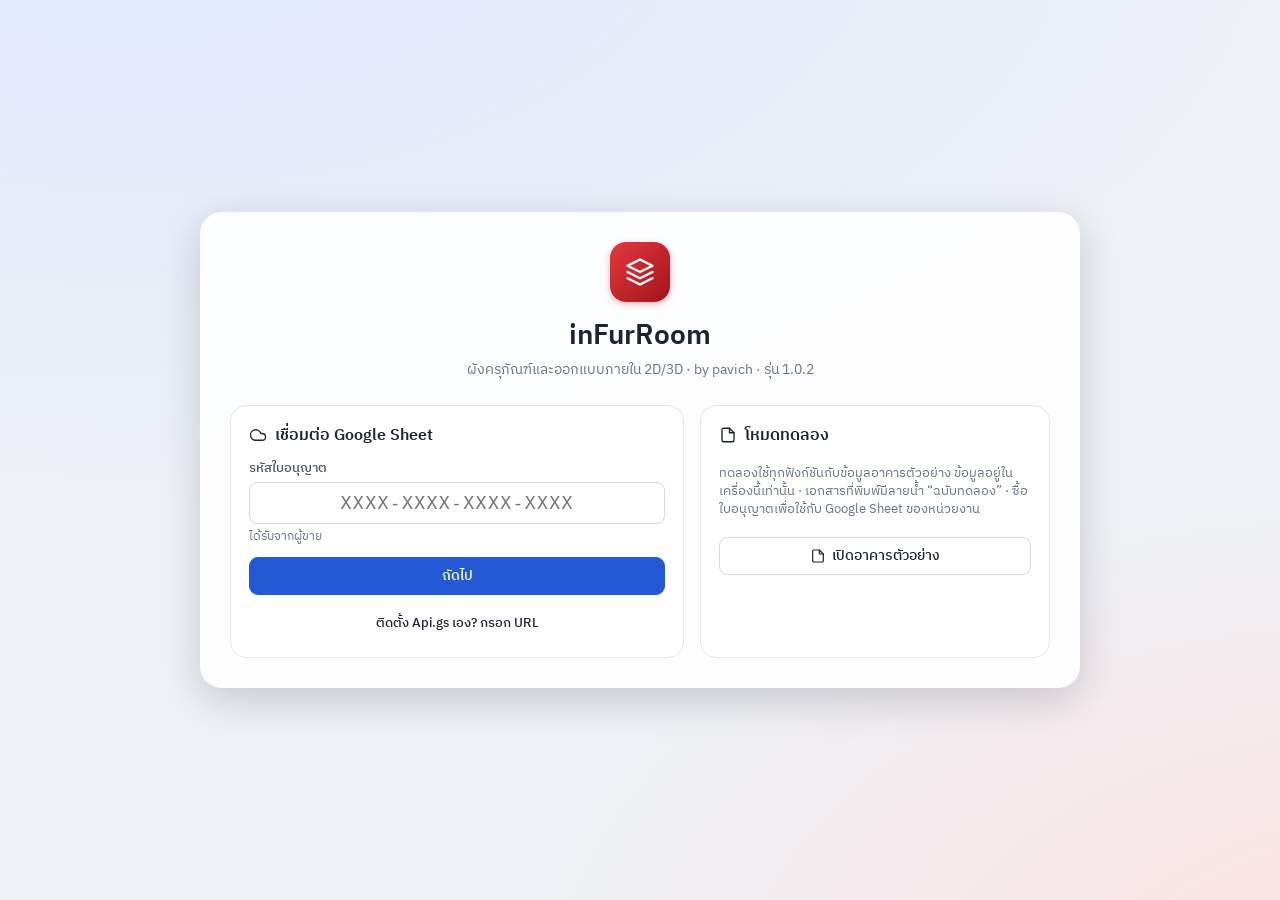
==== app/index.html @ 27d75302 "web app 1.0.2" ====
<!doctype html>
<html lang="th">
  <head>
    <meta charset="UTF-8" />
    <meta name="viewport" content="width=device-width, initial-scale=1, maximum-scale=1, user-scalable=no, viewport-fit=cover" />
    <meta name="theme-color" content="#1e293b" />
    <title>inFurRoom</title>
    <link rel="manifest" href="./manifest.webmanifest" />
    <link rel="icon" type="image/png" href="./icon-192.png" />
    <link rel="apple-touch-icon" href="./icon-192.png" />
    <script type="module" crossorigin src="./assets/index-ulEJzQfX.js"></script>
    <link rel="stylesheet" crossorigin href="./assets/index-CGYrnZ9N.css">
  </head>
  <body>
    <div id="root"></div>
  </body>
</html>
---- app/assets/index-CGYrnZ9N.css ----
@font-face{font-family:IBM Plex Sans Thai;font-style:normal;font-display:swap;font-weight:400;src:url([data-uri]) format("woff2"),url([data-uri]) format("woff");unicode-range:U+0460-052F,U+1C80-1C8A,U+20B4,U+2DE0-2DFF,U+A640-A69F,U+FE2E-FE2F}@font-face{font-family:IBM Plex Sans Thai;font-style:normal;font-display:swap;font-weight:400;src:url(./ibm-plex-sans-thai-thai-400-normal-Bt1rR4gi.woff2) format("woff2"),url(./ibm-plex-sans-thai-thai-400-normal-DKc8V4lk.woff) format("woff");unicode-range:U+02D7,U+0303,U+0331,U+0E01-0E5B,U+200C-200D,U+25CC}@font-face{font-family:IBM Plex Sans Thai;font-style:normal;font-display:swap;font-weight:400;src:url(./ibm-plex-sans-thai-latin-ext-400-normal-DBkYO1u-.woff2) format("woff2"),url(./ibm-plex-sans-thai-latin-ext-400-normal-n-X-g5Z4.woff) format("woff");unicode-range:U+0100-02BA,U+02BD-02C5,U+02C7-02CC,U+02CE-02D7,U+02DD-02FF,U+0304,U+0308,U+0329,U+1D00-1DBF,U+1E00-1E9F,U+1EF2-1EFF,U+2020,U+20A0-20AB,U+20AD-20C0,U+2113,U+2C60-2C7F,U+A720-A7FF}@font-face{font-family:IBM Plex Sans Thai;font-style:normal;font-display:swap;font-weight:400;src:url(./ibm-plex-sans-thai-latin-400-normal-CwmoKdEh.woff2) format("woff2"),url(./ibm-plex-sans-thai-latin-400-normal-YXrLwNa7.woff) format("woff");unicode-range:U+0000-00FF,U+0131,U+0152-0153,U+02BB-02BC,U+02C6,U+02DA,U+02DC,U+0304,U+0308,U+0329,U+2000-206F,U+20AC,U+2122,U+2191,U+2193,U+2212,U+2215,U+FEFF,U+FFFD}@font-face{font-family:IBM Plex Sans Thai;font-style:normal;font-display:swap;font-weight:500;src:url([data-uri]) format("woff2"),url([data-uri]) format("woff");unicode-range:U+0460-052F,U+1C80-1C8A,U+20B4,U+2DE0-2DFF,U+A640-A69F,U+FE2E-FE2F}@font-face{font-family:IBM Plex Sans Thai;font-style:normal;font-display:swap;font-weight:500;src:url(./ibm-plex-sans-thai-thai-500-normal-BrMc1XKn.woff2) format("woff2"),url(./ibm-plex-sans-thai-thai-500-normal-BoHUoq0p.woff) format("woff");unicode-range:U+02D7,U+0303,U+0331,U+0E01-0E5B,U+200C-200D,U+25CC}@font-face{font-family:IBM Plex Sans Thai;font-style:normal;font-display:swap;font-weight:500;src:url(./ibm-plex-sans-thai-latin-ext-500-normal-n470B0cW.woff2) format("woff2"),url(./ibm-plex-sans-thai-latin-ext-500-normal-DcylQI4B.woff) format("woff");unicode-range:U+0100-02BA,U+02BD-02C5,U+02C7-02CC,U+02CE-02D7,U+02DD-02FF,U+0304,U+0308,U+0329,U+1D00-1DBF,U+1E00-1E9F,U+1EF2-1EFF,U+2020,U+20A0-20AB,U+20AD-20C0,U+2113,U+2C60-2C7F,U+A720-A7FF}@font-face{font-family:IBM Plex Sans Thai;font-style:normal;font-display:swap;font-weight:500;src:url(./ibm-plex-sans-thai-latin-500-normal-DQcnnbdd.woff2) format("woff2"),url(./ibm-plex-sans-thai-latin-500-normal-h5t7erDE.woff) format("woff");unicode-range:U+0000-00FF,U+0131,U+0152-0153,U+02BB-02BC,U+02C6,U+02DA,U+02DC,U+0304,U+0308,U+0329,U+2000-206F,U+20AC,U+2122,U+2191,U+2193,U+2212,U+2215,U+FEFF,U+FFFD}@font-face{font-family:IBM Plex Sans Thai;font-style:normal;font-display:swap;font-weight:600;src:url([data-uri]) format("woff2"),url([data-uri]) format("woff");unicode-range:U+0460-052F,U+1C80-1C8A,U+20B4,U+2DE0-2DFF,U+A640-A69F,U+FE2E-FE2F}@font-face{font-family:IBM Plex Sans Thai;font-style:normal;font-display:swap;font-weight:600;src:url(./ibm-plex-sans-thai-thai-600-normal-DvfsyWAn.woff2) format("woff2"),url(./ibm-plex-sans-thai-thai-600-normal-BOwfviun.woff) format("woff");unicode-range:U+02D7,U+0303,U+0331,U+0E01-0E5B,U+200C-200D,U+25CC}@font-face{font-family:IBM Plex Sans Thai;font-style:normal;font-display:swap;font-weight:600;src:url(./ibm-plex-sans-thai-latin-ext-600-normal-BXI6PlF4.woff2) format("woff2"),url(./ibm-plex-sans-thai-latin-ext-600-normal-iH120vlL.woff) format("woff");unicode-range:U+0100-02BA,U+02BD-02C5,U+02C7-02CC,U+02CE-02D7,U+02DD-02FF,U+0304,U+0308,U+0329,U+1D00-1DBF,U+1E00-1E9F,U+1EF2-1EFF,U+2020,U+20A0-20AB,U+20AD-20C0,U+2113,U+2C60-2C7F,U+A720-A7FF}@font-face{font-family:IBM Plex Sans Thai;font-style:normal;font-display:swap;font-weight:600;src:url(./ibm-plex-sans-thai-latin-600-normal-BR-dhaTH.woff2) format("woff2"),url(./ibm-plex-sans-thai-latin-600-normal-P_JjY83V.woff) format("woff");unicode-range:U+0000-00FF,U+0131,U+0152-0153,U+02BB-02BC,U+02C6,U+02DA,U+02DC,U+0304,U+0308,U+0329,U+2000-206F,U+20AC,U+2122,U+2191,U+2193,U+2212,U+2215,U+FEFF,U+FFFD}:root{--bg: #eef1f5;--panel: #ffffff;--panel-2: #f7f8fa;--line: #e3e7ee;--line-2: #d3d9e2;--text: #1c2433;--muted: #677488;--accent: #2459d6;--accent-soft: #e8efff;--brand: #d3202a;--ok: #138a52;--ok-soft: #e3f6ec;--warn: #c26a00;--warn-soft: #fff2df;--err: #c62f2f;--err-soft: #fdeaea;--canvas: #e9ecf1;--grid: rgba(60, 80, 110, .07);--grid-2: rgba(60, 80, 110, .15);--shadow: 0 1px 2px rgba(16, 24, 40, .06), 0 4px 14px rgba(16, 24, 40, .07);--shadow-lg: 0 12px 40px rgba(16, 24, 40, .18);--r: 10px;--top: 56px;font-family:IBM Plex Sans Thai,system-ui,sans-serif;color:var(--text);background:var(--bg);-webkit-tap-highlight-color:transparent}*{box-sizing:border-box}html,body,#root{height:100%;margin:0;overflow:hidden}body{background:var(--bg);font-size:14px;line-height:1.45}button,input,select,textarea{font:inherit;color:inherit}input,select,textarea{border:1px solid var(--line-2);border-radius:8px;background:#fff;padding:7px 10px;min-height:36px;width:100%;outline:none;transition:border-color .15s,box-shadow .15s}textarea{resize:vertical}input:focus,select:focus,textarea:focus{border-color:var(--accent);box-shadow:0 0 0 3px var(--accent-soft)}input:disabled,select:disabled,textarea:disabled{background:var(--panel-2);color:var(--muted)}.mono{font-family:ui-monospace,Cascadia Mono,Consolas,monospace;letter-spacing:.01em}.small{font-size:12px}.hint{color:var(--muted);font-size:12.5px;margin:6px 0}.hint.lock{display:flex;gap:6px;align-items:center;background:var(--panel-2);border-radius:8px;padding:7px 10px}.err-text{color:var(--err);font-size:13px}.center{text-align:center}.ic{flex:none;display:block}.btn{display:inline-flex;align-items:center;justify-content:center;gap:6px;border:1px solid var(--line-2);background:#fff;border-radius:9px;padding:7px 14px;min-height:38px;cursor:pointer;font-weight:500;white-space:nowrap;transition:background .15s,border-color .15s,transform .05s}.btn:hover:not(:disabled){background:var(--panel-2)}.btn:active:not(:disabled){transform:translateY(1px)}.btn:disabled{opacity:.45;cursor:default}.btn.sm{min-height:32px;padding:4px 10px;font-size:13px}.btn.block{width:100%}.btn.primary{background:var(--accent);border-color:var(--accent);color:#fff}.btn.primary:hover:not(:disabled){background:#1b4bbd}.btn.ghost{border-color:transparent;background:transparent}.btn.danger{color:var(--err);border-color:#f1c4c4}.btn.danger:hover:not(:disabled){background:var(--err-soft)}.btn-group{display:flex;gap:6px;flex-wrap:wrap}.icon-btn{display:inline-grid;place-items:center;width:38px;height:38px;border-radius:9px;border:1px solid transparent;background:transparent;cursor:pointer;color:var(--text)}.icon-btn:hover:not(:disabled){background:var(--panel-2)}.icon-btn:disabled{opacity:.35;cursor:default}.icon-btn.on{background:var(--accent-soft);color:var(--accent)}.icon-btn.sm{width:28px;height:28px}.seg{display:inline-flex;background:var(--panel-2);border:1px solid var(--line);border-radius:10px;padding:3px;gap:2px;flex:none}.seg button{border:0;background:transparent;padding:5px 12px;border-radius:7px;cursor:pointer;font-weight:500;color:var(--muted);white-space:nowrap;min-height:30px}.seg button.on{background:#fff;color:var(--text);box-shadow:0 1px 3px #0000001a}.seg button:disabled{opacity:.45;cursor:not-allowed}.chip{display:inline-flex;align-items:center;font-size:12px;padding:1px 8px;border-radius:99px;background:var(--panel-2);border:1px solid var(--line);color:var(--muted)}.chip.ok{background:var(--ok-soft);color:var(--ok);border-color:transparent}.chip.warn{background:var(--warn-soft);color:var(--warn);border-color:transparent}.app{display:flex;flex-direction:column;height:100%}.app{--sa-t: max(var(--safe-area-inset-top, 0px), env(safe-area-inset-top, 0px));--sa-b: max(var(--safe-area-inset-bottom, 0px), env(safe-area-inset-bottom, 0px));padding:var(--sa-t) max(var(--safe-area-inset-right, 0px),env(safe-area-inset-right,0px)) var(--sa-b) max(var(--safe-area-inset-left, 0px),env(safe-area-inset-left,0px))}.topbar{height:var(--top);flex:none;display:flex;align-items:center;gap:10px;padding:0 10px;background:var(--panel);border-bottom:1px solid var(--line);overflow-x:auto;overflow-y:hidden;scrollbar-width:none;position:relative;z-index:20}.topbar::-webkit-scrollbar{display:none}.brand{display:flex;align-items:center;gap:9px;flex:none;margin-right:4px}.brand b{display:block;font-size:15px;line-height:1.1}.brand small{color:var(--muted);font-size:11px}.logo{width:32px;height:32px;border-radius:9px;display:grid;place-items:center;color:#fff;background:linear-gradient(135deg,#e5393f,#a3131b);box-shadow:0 2px 6px #d3202a59}.logo.big{width:60px;height:60px;border-radius:16px}.tools{display:flex;align-items:center;gap:4px;flex:none}.tools .sep{width:1px;height:26px;background:var(--line);margin:0 4px}.tbtn{display:inline-flex;align-items:center;gap:5px;height:38px;padding:0 10px;border:1px solid transparent;border-radius:9px;background:transparent;cursor:pointer;font-weight:500;color:var(--text);white-space:nowrap}.tbtn:hover{background:var(--panel-2)}.tbtn.on{background:var(--accent-soft);color:var(--accent)}.tbtn.warn{background:var(--warn-soft);color:var(--warn)}.spacer{flex:1;min-width:6px}.pill{display:inline-flex;align-items:center;gap:6px;height:32px;padding:0 12px;border-radius:99px;border:1px solid var(--line);background:var(--panel-2);font-size:12.5px;font-weight:500;white-space:nowrap;cursor:pointer;flex:none}.pill.ok{color:var(--ok);background:var(--ok-soft);border-color:transparent}.pill.busy{color:var(--accent);background:var(--accent-soft);border-color:transparent}.pill.off{color:var(--muted)}.pill.err{color:var(--err);background:var(--err-soft);border-color:transparent}.pill.demo{color:var(--warn);background:var(--warn-soft);border-color:transparent;cursor:default}.pill.busy .ic{animation:spin 1.2s linear infinite}.menu-wrap{position:relative;flex:none}.avatar{width:36px;height:36px;border-radius:50%;border:0;background:#334155;color:#fff;font-weight:600;cursor:pointer}.menu{position:fixed;right:10px;top:calc(var(--top) - 4px);width:270px;background:#fff;border:1px solid var(--line);border-radius:12px;box-shadow:var(--shadow-lg);padding:6px;z-index:50}.menu .me{padding:10px;border-bottom:1px solid var(--line);margin-bottom:4px;display:grid;gap:2px}.menu .me small{color:var(--muted);word-break:break-all}.menu .me .chip{justify-self:start;margin-top:4px}.menu>button{display:flex;width:100%;gap:10px;align-items:center;border:0;background:transparent;text-align:left;padding:9px 10px;border-radius:8px;cursor:pointer}.menu>button:hover{background:var(--panel-2)}.menu>button.danger{color:var(--err)}.main{flex:1;display:grid;grid-template-columns:0 1fr 340px;min-height:0;position:relative}.main.with-sb{grid-template-columns:300px 1fr 340px}.main:not(.with-sb)>.plan-wrap{grid-column:2}.sidebar{background:var(--panel);border-right:1px solid var(--line);display:flex;flex-direction:column;min-height:0;overflow:hidden}.sb-head{padding:10px;border-bottom:1px solid var(--line);display:grid;gap:8px}.search{display:flex;align-items:center;gap:6px;border:1px solid var(--line-2);border-radius:9px;padding:0 6px 0 10px;background:#fff}.search:focus-within{border-color:var(--accent);box-shadow:0 0 0 3px var(--accent-soft)}.search input{border:0;box-shadow:none!important;padding:7px 0}.sb-row{display:flex;gap:6px;align-items:center}.chip-btn{display:inline-flex;gap:4px;align-items:center;border:1px solid var(--line);background:#fff;border-radius:99px;padding:3px 10px;font-size:12.5px;cursor:pointer}.chip-btn.on{background:var(--accent-soft);color:var(--accent);border-color:transparent}.sb-count{margin-left:auto;color:var(--muted);font-size:12px}.sb-filters{display:grid;gap:6px}.sb-list{overflow-y:auto;flex:1;padding:6px 0 20px;overscroll-behavior:contain}.sb-room-row{display:flex;align-items:center;padding:2px 10px 2px 4px;gap:2px}.sb-room-row.sel{background:var(--accent-soft)}.tw{width:26px;height:30px;display:grid;place-items:center;border:0;background:transparent;cursor:pointer;color:var(--muted);flex:none}.sb-room-name{flex:1;display:flex;align-items:center;gap:8px;border:0;background:transparent;text-align:left;padding:6px 4px;cursor:pointer;min-width:0}.sb-room-name b{font-weight:600;overflow:hidden;text-overflow:ellipsis;white-space:nowrap}.sb-room-name small{color:var(--muted);font-size:11px;white-space:nowrap}.swatch{width:12px;height:12px;border-radius:3px;border:2px solid #64748b;flex:none}.cnt{font-size:11.5px;color:var(--muted);background:var(--panel-2);border-radius:99px;padding:0 8px}.sb-item{display:flex;align-items:center;padding-right:8px}.sb-item.sel{background:var(--accent-soft)}.sb-item:hover:not(.sel){background:var(--panel-2)}.sb-item-btn{flex:1;min-width:0;display:flex;align-items:center;gap:8px;border:0;background:transparent;padding:4px 2px;cursor:pointer;text-align:left}.ico{width:28px;height:28px;border-radius:7px;display:grid;place-items:center;font-size:15px;flex:none;box-shadow:inset 0 0 0 1px #00000014}.ico img{width:22px;height:22px;object-fit:contain}.txt{min-width:0;display:grid}.txt b{font-weight:500;font-size:13px;overflow:hidden;text-overflow:ellipsis;white-space:nowrap}.txt small{color:var(--muted);font-size:11.5px;overflow:hidden;text-overflow:ellipsis;white-space:nowrap}.box-tag{margin-left:auto;display:inline-flex;gap:2px;align-items:center;font-size:11px;color:var(--muted)}.sb-empty{color:var(--muted);text-align:center;padding:30px 16px}.sb-removed{margin:6px 0 12px;justify-content:center;color:var(--accent)}.sb-warn{color:#b45309;white-space:normal;text-align:center}.assign-bar{display:flex;flex-wrap:wrap;gap:8px;align-items:center;justify-content:flex-end;margin-top:10px;padding-top:10px;border-top:1px solid var(--line)}.assign-bar .hint{margin:0 auto 0 0}.assign-bar select{width:auto;max-width:260px}.tbl.sum tbody tr.on td{background:#eef3ff}.tbl input[type=checkbox]{width:18px;height:18px;min-height:0;padding:0;margin:0;cursor:pointer}.plan-wrap{position:relative;min-width:0;min-height:0;background:var(--canvas);overflow:hidden}.plan{width:100%;height:100%;display:block;touch-action:none;user-select:none;-webkit-user-select:none;cursor:grab}.plan:active{cursor:grabbing}.drawing .plan{cursor:crosshair}.grid-minor{stroke:var(--grid);fill:none}.grid-major{stroke:var(--grid-2);fill:none}.room-floor{cursor:pointer}.room.editable .room-floor{cursor:move}.room-wall{fill:none;stroke-linejoin:miter;pointer-events:none}.room.ph .room-wall{opacity:.55}.room-sel{fill:none;stroke:var(--accent);pointer-events:none}.room .win line{stroke:#3b82f6}.room .win line:first-child{stroke-width:17}.room .door line:nth-child(2){stroke:#334155}.room .door path{fill:none;stroke:#64748b}.room-label{pointer-events:none;fill:#334155;paint-order:stroke;stroke:#ffffffd9;stroke-width:3px;stroke-linejoin:round}.room-label .rn{font-weight:600}.room-label .rc,.room-label .ra{fill:var(--muted)}.dims text{fill:#3b4b63;text-anchor:middle;dominant-baseline:central;pointer-events:none;paint-order:stroke;stroke:var(--canvas);stroke-width:3px;font-weight:500}.item{cursor:pointer}.unlocked .item{cursor:move}.item rect{stroke:#0f172a73}.item.auto rect{stroke-dasharray:none}.item.bare rect{stroke:transparent}.item.bare:hover rect{stroke:#0f172a40;stroke-dasharray:3 2}.item.dim{opacity:.18}.item .front{stroke:#0f172a59}.item .emo{text-anchor:middle;dominant-baseline:central;pointer-events:none}.item image{pointer-events:none}.item .badge circle{fill:var(--accent);stroke:#fff}.item .badge text{fill:#fff;text-anchor:middle;font-weight:600}.labels text{text-anchor:middle;fill:#334155;pointer-events:none;paint-order:stroke;stroke:#ffffffe6;stroke-width:2.5px;stroke-linejoin:round}.labels .lk{font-weight:600;fill:#1e293b}.sel-item rect{fill:none;stroke:var(--accent);pointer-events:none}.sel-item line{stroke:var(--accent)}.rot-h{fill:#fff;stroke:var(--accent);cursor:grab}.orig{fill:none;stroke:#f97316;pointer-events:none}.ghost-tip{text-anchor:middle;fill:var(--accent);font-weight:600;paint-order:stroke;stroke:#fff;stroke-width:3px;pointer-events:none}.vert-h{fill:#fff;stroke:var(--accent);cursor:move}.mid-h circle{fill:var(--accent);stroke:#fff;cursor:copy}.mid-h path{stroke:#fff;pointer-events:none}.draw polyline{fill:#2459d612;stroke:#475569bf;stroke-linejoin:miter}.draw circle{fill:#fff;stroke:var(--accent)}.draw circle.first{fill:var(--accent-soft)}.draw circle.cur{fill:var(--accent);stroke:none}.draw text{text-anchor:middle;fill:var(--accent);font-weight:600;paint-order:stroke;stroke:#fff;stroke-width:3px}.plan-empty{position:absolute;top:0;right:0;bottom:0;left:0;display:grid;place-content:center;justify-items:center;gap:4px;color:var(--muted);pointer-events:none;text-align:center}.plan-empty p{margin:6px 0 0;font-weight:600;font-size:16px}.zoom-ctl{position:absolute;right:14px;bottom:14px;display:grid;background:#fff;border-radius:12px;box-shadow:var(--shadow);overflow:hidden}.zoom-ctl button{width:42px;height:42px;display:grid;place-items:center;border:0;background:transparent;cursor:pointer}.zoom-ctl button+button{border-top:1px solid var(--line)}.zoom-ctl button:hover{background:var(--panel-2)}.scale-bar{position:absolute;left:14px;bottom:14px;display:flex;align-items:center;gap:8px;font-size:12px;color:#334155;background:#ffffffd9;padding:4px 10px;border-radius:8px;pointer-events:none}.scale-bar i{display:block;height:6px;border:2px solid #334155;border-top:0}.draw-bar,.confirm-bar{position:absolute;left:50%;top:12px;transform:translate(-50%);display:flex;align-items:center;gap:8px;background:#fff;border-radius:12px;box-shadow:var(--shadow-lg);padding:8px 10px 8px 14px;max-width:calc(100% - 24px);flex-wrap:wrap;z-index:5}.confirm-bar{border:2px solid #f97316}.kind-grid{display:grid;grid-template-columns:repeat(auto-fill,minmax(200px,1fr));gap:6px}.kind-card{display:flex;align-items:center;gap:8px;border:1px solid var(--line);border-radius:10px;padding:6px 6px 6px 8px}.kind-card .txt{flex:1}.nowrap{white-space:nowrap}.swatches{display:flex;flex-wrap:wrap;gap:6px;align-items:center}.sw{width:26px;height:26px;border-radius:7px;border:2px solid #fff;box-shadow:0 0 0 1px var(--line-2);cursor:pointer;padding:0}.sw.on{box-shadow:0 0 0 2px var(--accent)}.sw-pick{width:34px;height:28px;padding:0 2px;min-height:0;border-radius:7px;cursor:pointer}.view3d{position:relative;min-width:0;min-height:0;background:#e7ebf0;overflow:hidden;touch-action:none}.view3d.loading{display:grid;place-content:center;justify-items:center;gap:10px;color:var(--muted)}.v3-tools{position:absolute;left:12px;top:12px;display:flex;gap:6px;flex-wrap:wrap;align-items:center;background:#ffffffeb;padding:5px;border-radius:12px;box-shadow:var(--shadow);max-width:calc(100% - 24px)}.v3-tools .sep{width:1px;height:24px;background:var(--line)}.v3-tools .tbtn:disabled{opacity:.5}.v3-hint{position:absolute;left:12px;bottom:12px;font-size:12px;color:#475569;background:#fffc;padding:4px 10px;border-radius:8px;pointer-events:none}.v3-label-wrap{pointer-events:none}.v3-label{background:#ffffffe6;border:1px solid var(--line-2);padding:2px 9px;border-radius:99px;font-size:12px;font-weight:600;white-space:nowrap;color:#1e293b;box-shadow:0 1px 4px #0000001a}.v3-live{background:#1e293b;color:#fff;padding:3px 10px;border-radius:8px;font-size:13px;font-weight:600;white-space:nowrap;box-shadow:0 2px 8px #00000040}.v3-live.bad{background:#e5484d}.v3-label.sel{background:var(--accent);color:#fff;border-color:var(--accent)}.main:not(.with-sb)>.view3d{grid-column:2}@media (max-width: 980px){.main>.view3d{grid-column:1;grid-row:1}.v3-tools .tbtn span,.v3-hint{display:none}}.inspector{background:var(--panel);border-left:1px solid var(--line);overflow-y:auto;min-height:0;overscroll-behavior:contain}.insp{padding:0 0 30px}.insp-empty{padding:30px;color:var(--muted);text-align:center}.insp-head{display:flex;gap:12px;padding:14px;border-bottom:1px solid var(--line);align-items:flex-start;position:sticky;top:0;background:var(--panel);z-index:2}.glyph{width:52px;height:52px;border-radius:12px;display:grid;place-items:center;font-size:26px;flex:none;box-shadow:inset 0 0 0 1px #00000014;color:#475569}.glyph img{width:40px;height:40px;object-fit:contain}.glyph.room{border:3px solid #64748b}.ttl{flex:1;min-width:0}.ttl .mono{color:var(--muted);font-size:12px}.ttl h3{margin:1px 0 6px;font-size:16px;line-height:1.3}.chips{display:flex;gap:4px;flex-wrap:wrap}.insp section{padding:12px 14px;border-bottom:1px solid var(--line);display:grid;gap:8px}.insp h4,h4.sub{margin:0;font-size:12px;text-transform:uppercase;letter-spacing:.04em;color:var(--muted);font-weight:600}h4.sub{margin:14px 0 6px}.row-field{display:grid;grid-template-columns:110px 1fr;align-items:center;gap:8px;font-size:13px}.row-field>span{color:#475569}.row-field>span small{color:var(--muted);display:block;font-size:11px}.grid2{display:grid;grid-template-columns:1fr 1fr;gap:8px}.grid2 .row-field{grid-template-columns:1fr;gap:3px}.grid3{display:grid;grid-template-columns:repeat(3,1fr);gap:6px}.len{display:flex;align-items:center;border:1px solid var(--line-2);border-radius:8px;background:#fff;overflow:hidden}.len:focus-within{border-color:var(--accent);box-shadow:0 0 0 3px var(--accent-soft)}.len input{border:0;box-shadow:none!important;min-width:0;text-align:right;padding-right:4px}.len em{font-style:normal;color:var(--muted);padding:0 8px 0 2px;font-size:12px;white-space:nowrap}.len.dis{background:var(--panel-2)}.inbox{display:flex;align-items:center;gap:8px;background:var(--accent-soft);color:#1e3a8a;border-radius:9px;padding:8px 10px;font-size:13px;flex-wrap:wrap}.inbox span{flex:1}.kid-list{display:grid;gap:4px}.kid{display:flex;align-items:center;gap:8px;text-align:left;border:1px solid var(--line);background:#fff;border-radius:8px;padding:6px 8px;cursor:pointer}.kid b{font-weight:500;flex:1;overflow:hidden;text-overflow:ellipsis;white-space:nowrap}.kid small{color:var(--muted)}.save-row{display:flex;gap:6px;position:sticky;bottom:0;background:var(--panel);padding-top:6px}.opening{border:1px solid var(--line);border-radius:10px;padding:8px;display:grid;gap:6px}.op-head{display:flex;align-items:center;gap:6px}.op-head select{flex:1;min-height:30px;padding:3px 8px}.inline{display:flex;gap:6px}.floor-panel{padding:16px}.floor-panel h3{margin:0 0 12px}.stats{display:grid;grid-template-columns:repeat(3,1fr);gap:8px}.stats div{background:var(--panel-2);border-radius:10px;padding:10px;display:grid;text-align:center}.stats b{font-size:22px}.stats span{color:var(--muted);font-size:12px}.tips{color:#475569;padding-left:18px;margin:16px 0 0;display:grid;gap:8px;font-size:13px}.tips .ic{display:inline;vertical-align:-2px}.toggle{display:flex;align-items:center;gap:10px;cursor:pointer;font-size:13px}.toggle input{display:none}.toggle i{width:38px;height:22px;border-radius:99px;background:var(--line-2);position:relative;flex:none;transition:background .15s}.toggle i:after{content:"";position:absolute;width:18px;height:18px;border-radius:50%;background:#fff;top:2px;left:2px;box-shadow:0 1px 2px #0003;transition:left .15s}.toggle input:checked+i{background:var(--accent)}.toggle input:checked+i:after{left:18px}.toggle.dis{opacity:.5;cursor:default}.modal-bg{position:fixed;top:0;right:0;bottom:0;left:0;background:#0f172a66;display:grid;place-items:center;z-index:100;padding:16px;animation:fade .15s}.modal{background:#fff;border-radius:16px;width:min(460px,100%);max-height:calc(100vh - 32px);display:flex;flex-direction:column;box-shadow:var(--shadow-lg);animation:pop .18s}.modal.wide{width:min(720px,100%)}.modal header{display:flex;align-items:center;justify-content:space-between;padding:14px 14px 6px 20px}.modal h2{margin:0;font-size:18px}.modal-body{padding:6px 20px 16px;overflow-y:auto;display:grid;gap:12px}.modal footer{display:flex;justify-content:flex-end;gap:8px;padding:12px 20px;border-top:1px solid var(--line)}.field{display:grid;gap:4px;font-size:13px}.field>span{font-weight:500;color:#475569}.field small{color:var(--muted);font-size:12px}.kv{display:grid;grid-template-columns:100px 1fr;gap:6px 10px;margin:0;font-size:13px}.kv dt{color:var(--muted)}.kv dd{margin:0;word-break:break-all}.tbl{width:100%;border-collapse:collapse;font-size:13px}.tbl th,.tbl td{text-align:left;padding:6px;border-bottom:1px solid var(--line)}.tbl th{color:var(--muted);font-weight:500}.tbl select{min-height:30px;padding:2px 6px}.add-user{display:grid;grid-template-columns:2fr 1.3fr 1fr auto;gap:6px}.seg.tabs{width:100%}.seg.tabs button{flex:1;display:inline-flex;align-items:center;justify-content:center;gap:6px;min-height:36px}.choice-row{display:grid;grid-template-columns:repeat(3,1fr);gap:8px}.opt{display:grid;gap:2px;text-align:left;border:1.5px solid var(--line-2);background:#fff;border-radius:10px;padding:10px 12px;cursor:pointer}.opt small{color:var(--muted);font-size:12px}.opt.on{border-color:var(--accent);background:var(--accent-soft)}.sign-grid{display:grid;grid-template-columns:70px 1.3fr 1fr;gap:6px;align-items:center;font-size:13px}.sign-grid span{color:#475569;font-weight:500}.modal-actions{display:flex;justify-content:flex-end;gap:8px}.conflict{display:flex;gap:10px;align-items:center;justify-content:space-between;border:1px solid var(--line);border-radius:10px;padding:10px 12px;flex-wrap:wrap}.conflict small{display:block;color:var(--muted)}.auth-banner{display:flex;align-items:center;gap:10px;padding:6px 14px;background:var(--warn-soft);color:#7a4300;font-size:13px;flex-wrap:wrap;border-bottom:1px solid #f4d8ad}.toast{position:fixed;left:50%;bottom:22px;transform:translate(-50%);display:flex;align-items:center;gap:10px;background:#1f2937;color:#fff;border-radius:12px;padding:10px 10px 10px 14px;box-shadow:var(--shadow-lg);z-index:120;max-width:calc(100vw - 24px);animation:up .2s}.toast.err{background:#8f1d1d}.toast button{border:0;background:#ffffff24;color:#fff;border-radius:8px;padding:4px 10px;cursor:pointer;font-weight:500}.toast button.x{background:transparent;padding:4px}.welcome{height:100%;overflow-y:auto;display:grid;place-items:center;padding:20px;background:radial-gradient(1200px 600px at 10% -10%,#dfe8ff,transparent),radial-gradient(900px 500px at 110% 110%,#ffe1e1,transparent),var(--bg)}.welcome-card{width:min(880px,100%);background:#ffffffd9;-webkit-backdrop-filter:blur(8px);backdrop-filter:blur(8px);border-radius:22px;box-shadow:var(--shadow-lg);padding:30px}.hero{text-align:center;display:grid;justify-items:center;gap:4px;margin-bottom:24px}.hero h1{margin:10px 0 0;font-size:28px}.hero p{margin:0;color:var(--muted)}.choices{display:grid;grid-template-columns:1.3fr 1fr;gap:16px}.choice{background:#fff;border:1px solid var(--line);border-radius:16px;padding:18px;display:grid;gap:12px;align-content:start}.choice h2{margin:0;font-size:16px;display:flex;gap:8px;align-items:center}.signin{display:grid;gap:10px;justify-items:center;text-align:center;padding:8px 0}.signin p{margin:0}.gbtn{min-height:44px}.splash{height:100%;display:grid;place-items:center}.crash{background:#fff;border-radius:16px;box-shadow:var(--shadow-lg);padding:24px;max-width:480px;display:grid;gap:8px}.crash h2,.crash p{margin:0}.crash pre{background:var(--panel-2);padding:8px;border-radius:8px;white-space:pre-wrap;font-size:12px;color:var(--err)}.spinner{width:34px;height:34px;border:3px solid var(--line-2);border-top-color:var(--accent);border-radius:50%;animation:spin .8s linear infinite}@keyframes spin{to{transform:rotate(360deg)}}@keyframes fade{0%{opacity:0}}@keyframes pop{0%{transform:scale(.97);opacity:0}}@keyframes up{0%{transform:translate(-50%,10px);opacity:0}}.modal.xl{width:min(1040px,100%);height:min(860px,calc(100vh - 32px))}.modal.xl .modal-body{align-content:start}.muted{color:var(--muted)}.num{text-align:right!important;font-variant-numeric:tabular-nums;white-space:nowrap}.sum-ctl{display:flex;gap:8px;flex-wrap:wrap;align-items:center}.sum-ctl select,.sum-ctl input{min-height:36px;width:auto}.sum-ctl .grow{flex:1;min-width:180px}.sum-ctl .toggle{flex:none}.sum-name{display:inline-flex;align-items:center;gap:6px}.sum-wrap{overflow:auto;border:1px solid var(--line);border-radius:10px}.tbl.sum th{position:sticky;top:0;background:var(--panel-2);z-index:1}.tbl.sum th.sortable{cursor:pointer;-webkit-user-select:none;user-select:none}.tbl.sum td,.tbl.sum th{padding:7px 8px}.sum-row{cursor:pointer}.sum-row:hover,.sum-row.open{background:var(--accent-soft)}.sum-row .ic{vertical-align:-2px;color:var(--muted)}.sum-detail td{background:#f8fafc}.sum-other{font-size:12.5px;margin-bottom:6px}.sum-names{display:flex;flex-wrap:wrap;gap:4px}.sum-names .chip{color:var(--text);background:#fff}.tbl.sum tfoot td{font-weight:600;background:var(--panel-2);border-top:2px solid var(--line)}.foot-note{margin-right:auto;color:var(--muted);font-size:13px;align-self:center}.modal footer{flex-wrap:wrap;align-items:center}.add-row{display:flex;gap:6px}.add-row input{flex:1}.name-in{width:100%;border-color:transparent;background:transparent}.name-in:hover,.name-in:focus{border-color:var(--line);background:#fff}.hist{display:grid}.hist-day{position:sticky;top:-6px;background:#fff;font-weight:600;font-size:13px;padding:10px 2px 4px;border-bottom:1px solid var(--line);z-index:1}.hist-row{display:grid;grid-template-columns:58px auto 1fr auto;gap:10px;align-items:start;padding:7px 2px;border-bottom:1px solid #f0f2f6;font-size:13px}.hist-row.undone{opacity:.55}.hist-time{color:var(--muted);font-variant-numeric:tabular-nums}.hist-d{overflow-wrap:anywhere}.hist-d .link{margin-left:6px}.hist-u{color:var(--muted);font-size:12px;max-width:140px;overflow:hidden;text-overflow:ellipsis;white-space:nowrap}.chip.k{white-space:nowrap}.chip.err{background:var(--err-soft);color:var(--err);border-color:transparent}.chip.move{background:var(--accent-soft);color:var(--accent);border-color:transparent}.link{border:0;background:none;color:var(--accent);cursor:pointer;padding:0;font-size:12px;text-decoration:underline}.hist-target{display:flex;align-items:center;justify-content:space-between;gap:8px;background:var(--accent-soft);border-radius:10px;padding:8px 12px;font-size:13px}.room-items{display:grid;gap:3px}.room-item{display:flex;align-items:center;gap:8px;text-align:left;border:1px solid var(--line);background:#fff;border-radius:8px;padding:5px 8px;cursor:pointer;font-size:13px}.room-item b{font-weight:500;flex:1;min-width:0;overflow:hidden;text-overflow:ellipsis;white-space:nowrap}.room-item{min-width:0}.room-item em{font-style:normal;font-weight:600;background:var(--panel-2);border-radius:99px;padding:0 8px}.insp-actions{display:grid;gap:6px}.floor-actions{display:grid;gap:6px;margin-top:18px}.floor-actions .btn{justify-content:flex-start}@media (max-width: 700px){.hist-row{grid-template-columns:46px 1fr}.hist-row .chip.k{grid-column:2;justify-self:start}.hist-d,.hist-u{grid-column:2}}.seg.scope{width:100%}.seg.scope button{flex:1;padding:5px 6px;font-size:12.5px;overflow:hidden;text-overflow:ellipsis}.icon2d{display:flex;gap:12px;align-items:center}.icon2d-btns{display:grid;gap:6px;flex:1;min-width:0}.icon2d-prev{flex:none;width:72px;height:72px;border-radius:12px;display:grid;place-items:center;background:repeating-conic-gradient(#e9edf3 0,#e9edf3 25%,#fff 0,#fff 50%) 0 0 / 14px 14px;border:1px solid var(--line)}.icon2d-prev .tile{width:56px;height:56px;border-radius:6px;border:1px solid rgba(15,23,42,.35);display:grid;place-items:center;overflow:hidden}.icon2d-prev .tile span{font-size:32px;line-height:1}.icon2d-prev .tile img{width:88%;height:88%;object-fit:contain}.icon2d-prev .tile img.fill{width:100%;height:100%;object-fit:fill}.icon-grid{display:grid;grid-template-columns:repeat(auto-fill,minmax(46px,1fr));gap:6px}.icon-cell{height:46px;border:1px solid var(--line);background:#fff;border-radius:10px;font-size:24px;cursor:pointer;position:relative;display:grid;place-items:center;padding:0}.icon-cell:hover{border-color:var(--accent);background:var(--accent-soft)}.icon-cell.used{box-shadow:inset 0 0 0 2px var(--accent-soft)}.icon-grid.img{grid-template-columns:repeat(auto-fill,minmax(76px,1fr))}.icon-cell.img{height:76px;background:repeating-conic-gradient(#eef1f5 0,#eef1f5 25%,#fff 0,#fff 50%) 0 0 / 12px 12px}.icon-cell.img img{max-width:80%;max-height:80%}.icon-cell em{position:absolute;right:4px;bottom:3px;font-style:normal;font-size:11px;background:var(--accent);color:#fff;border-radius:99px;padding:0 6px}.upload-box{border:2px dashed var(--line);border-radius:14px;min-height:200px;display:grid;place-items:center;cursor:pointer;text-align:center;color:var(--muted);padding:12px}.upload-box:hover{border-color:var(--accent)}.upload-box span{display:grid;gap:4px}.upload-box small{font-size:12px}.checker{background:repeating-conic-gradient(#e9edf3 0,#e9edf3 25%,#fff 0,#fff 50%) 0 0 / 16px 16px;border-radius:10px;padding:10px}.checker img{display:block;max-width:220px;max-height:220px}.lic-card{max-width:560px}.lic-form{display:grid;gap:12px}.key-in{font-size:18px;letter-spacing:.08em;text-align:center}.eula{border:1px solid var(--line);border-radius:10px;background:var(--panel-2)}.eula summary{cursor:pointer;padding:8px 12px;font-weight:500;font-size:13px}.eula pre{margin:0;padding:0 12px 12px;max-height:220px;overflow:auto;white-space:pre-wrap;font:inherit;font-size:12.5px;color:#475569;line-height:1.6}.lic-banner{background:var(--err-soft);color:var(--err)}.brand small.trial{color:var(--brand);font-weight:600}.brand small{max-width:180px;overflow:hidden;text-overflow:ellipsis;white-space:nowrap;display:block}.about-head{display:flex;gap:8px;align-items:center;font-size:16px}@media (max-width: 1280px){.tbtn span,.brand div,.add span{display:none}.tbtn{padding:0 9px}.main{grid-template-columns:0 1fr 320px}.main.with-sb{grid-template-columns:280px 1fr 320px}}@media (max-width: 980px){.main,.main.with-sb{grid-template-columns:1fr}.main>.plan-wrap{grid-column:1;grid-row:1}.sidebar{position:absolute;left:0;top:0;bottom:0;width:min(320px,85vw);z-index:10;box-shadow:var(--shadow-lg)}.inspector{position:absolute;right:0;left:0;bottom:0;max-height:55%;z-index:9;border-left:0;border-top:1px solid var(--line);border-radius:16px 16px 0 0;box-shadow:0 -8px 30px #00000026;display:none}.main.has-sel .inspector{display:block}.choices{grid-template-columns:1fr}}.upd-banner{background:var(--accent-soft);color:var(--accent);border-bottom-color:#c9d8ff}.gsign{min-height:42px}.lic-refresh{margin:8px 0 4px;display:grid;gap:4px}.lic-refresh .row{display:flex;gap:8px}.lic-refresh .row input{flex:1}
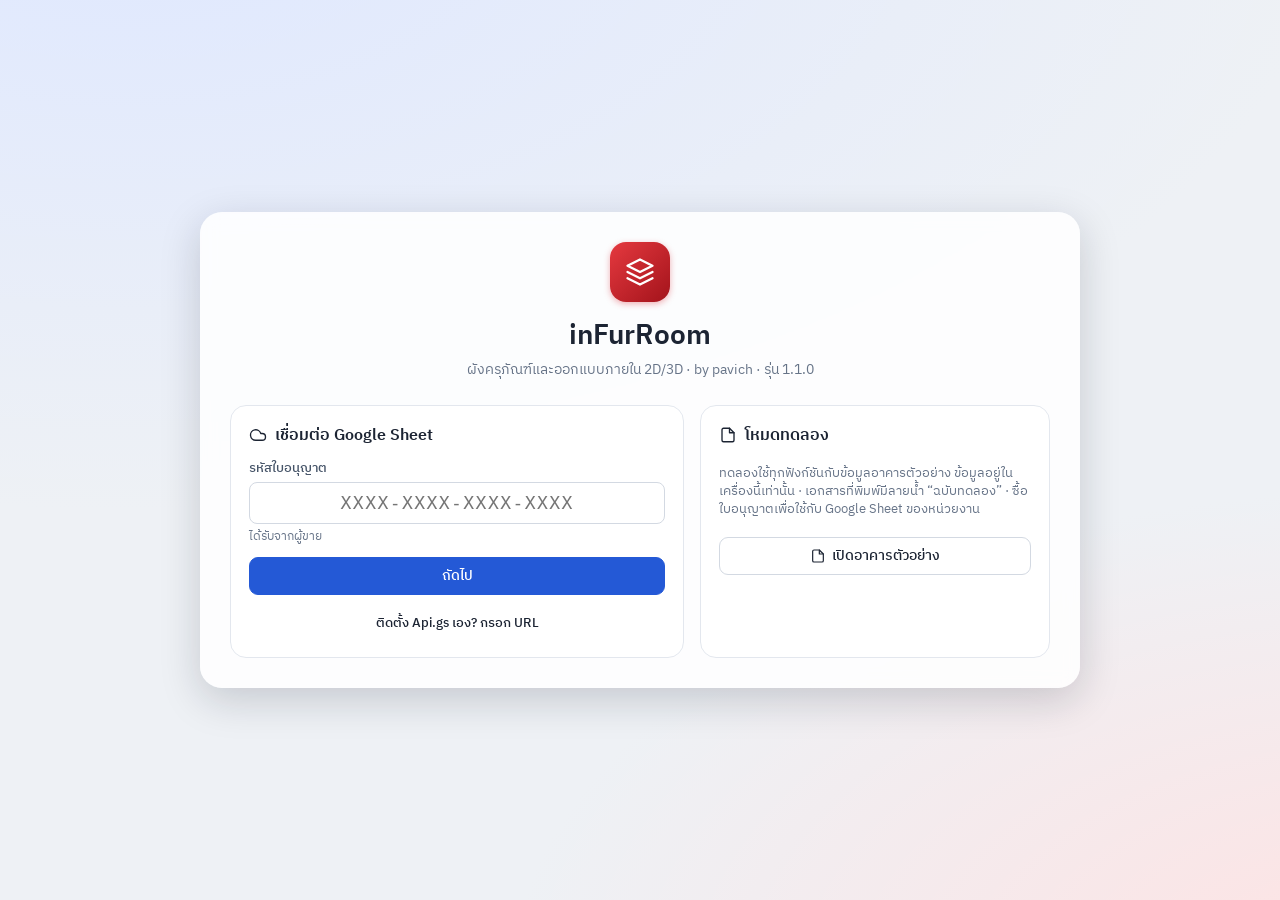
==== commit caf182b9: "web app 1.1.0" ====
--- a/app/index.html
+++ b/app/index.html
@@ -8,8 +8,8 @@
     <link rel="manifest" href="./manifest.webmanifest" />
     <link rel="icon" type="image/png" href="./icon-192.png" />
     <link rel="apple-touch-icon" href="./icon-192.png" />
-    <script type="module" crossorigin src="./assets/index-ulEJzQfX.js"></script>
-    <link rel="stylesheet" crossorigin href="./assets/index-CGYrnZ9N.css">
+    <script type="module" crossorigin src="./assets/index-8RMIO9Xo.js"></script>
+    <link rel="stylesheet" crossorigin href="./assets/index-Cwb_HqGA.css">
   </head>
   <body>
     <div id="root"></div>
--- a/app/assets/index-Cwb_HqGA.css
+++ b/app/assets/index-Cwb_HqGA.css
@@ -0,0 +1 @@
+@font-face{font-family:IBM Plex Sans Thai;font-style:normal;font-display:swap;font-weight:400;src:url([data-uri]) format("woff2"),url([data-uri]) format("woff");unicode-range:U+0460-052F,U+1C80-1C8A,U+20B4,U+2DE0-2DFF,U+A640-A69F,U+FE2E-FE2F}@font-face{font-family:IBM Plex Sans Thai;font-style:normal;font-display:swap;font-weight:400;src:url(./ibm-plex-sans-thai-thai-400-normal-Bt1rR4gi.woff2) format("woff2"),url(./ibm-plex-sans-thai-thai-400-normal-DKc8V4lk.woff) format("woff");unicode-range:U+02D7,U+0303,U+0331,U+0E01-0E5B,U+200C-200D,U+25CC}@font-face{font-family:IBM Plex Sans Thai;font-style:normal;font-display:swap;font-weight:400;src:url(./ibm-plex-sans-thai-latin-ext-400-normal-DBkYO1u-.woff2) format("woff2"),url(./ibm-plex-sans-thai-latin-ext-400-normal-n-X-g5Z4.woff) format("woff");unicode-range:U+0100-02BA,U+02BD-02C5,U+02C7-02CC,U+02CE-02D7,U+02DD-02FF,U+0304,U+0308,U+0329,U+1D00-1DBF,U+1E00-1E9F,U+1EF2-1EFF,U+2020,U+20A0-20AB,U+20AD-20C0,U+2113,U+2C60-2C7F,U+A720-A7FF}@font-face{font-family:IBM Plex Sans Thai;font-style:normal;font-display:swap;font-weight:400;src:url(./ibm-plex-sans-thai-latin-400-normal-CwmoKdEh.woff2) format("woff2"),url(./ibm-plex-sans-thai-latin-400-normal-YXrLwNa7.woff) format("woff");unicode-range:U+0000-00FF,U+0131,U+0152-0153,U+02BB-02BC,U+02C6,U+02DA,U+02DC,U+0304,U+0308,U+0329,U+2000-206F,U+20AC,U+2122,U+2191,U+2193,U+2212,U+2215,U+FEFF,U+FFFD}@font-face{font-family:IBM Plex Sans Thai;font-style:normal;font-display:swap;font-weight:500;src:url([data-uri]) format("woff2"),url([data-uri]) format("woff");unicode-range:U+0460-052F,U+1C80-1C8A,U+20B4,U+2DE0-2DFF,U+A640-A69F,U+FE2E-FE2F}@font-face{font-family:IBM Plex Sans Thai;font-style:normal;font-display:swap;font-weight:500;src:url(./ibm-plex-sans-thai-thai-500-normal-BrMc1XKn.woff2) format("woff2"),url(./ibm-plex-sans-thai-thai-500-normal-BoHUoq0p.woff) format("woff");unicode-range:U+02D7,U+0303,U+0331,U+0E01-0E5B,U+200C-200D,U+25CC}@font-face{font-family:IBM Plex Sans Thai;font-style:normal;font-display:swap;font-weight:500;src:url(./ibm-plex-sans-thai-latin-ext-500-normal-n470B0cW.woff2) format("woff2"),url(./ibm-plex-sans-thai-latin-ext-500-normal-DcylQI4B.woff) format("woff");unicode-range:U+0100-02BA,U+02BD-02C5,U+02C7-02CC,U+02CE-02D7,U+02DD-02FF,U+0304,U+0308,U+0329,U+1D00-1DBF,U+1E00-1E9F,U+1EF2-1EFF,U+2020,U+20A0-20AB,U+20AD-20C0,U+2113,U+2C60-2C7F,U+A720-A7FF}@font-face{font-family:IBM Plex Sans Thai;font-style:normal;font-display:swap;font-weight:500;src:url(./ibm-plex-sans-thai-latin-500-normal-DQcnnbdd.woff2) format("woff2"),url(./ibm-plex-sans-thai-latin-500-normal-h5t7erDE.woff) format("woff");unicode-range:U+0000-00FF,U+0131,U+0152-0153,U+02BB-02BC,U+02C6,U+02DA,U+02DC,U+0304,U+0308,U+0329,U+2000-206F,U+20AC,U+2122,U+2191,U+2193,U+2212,U+2215,U+FEFF,U+FFFD}@font-face{font-family:IBM Plex Sans Thai;font-style:normal;font-display:swap;font-weight:600;src:url([data-uri]) format("woff2"),url([data-uri]) format("woff");unicode-range:U+0460-052F,U+1C80-1C8A,U+20B4,U+2DE0-2DFF,U+A640-A69F,U+FE2E-FE2F}@font-face{font-family:IBM Plex Sans Thai;font-style:normal;font-display:swap;font-weight:600;src:url(./ibm-plex-sans-thai-thai-600-normal-DvfsyWAn.woff2) format("woff2"),url(./ibm-plex-sans-thai-thai-600-normal-BOwfviun.woff) format("woff");unicode-range:U+02D7,U+0303,U+0331,U+0E01-0E5B,U+200C-200D,U+25CC}@font-face{font-family:IBM Plex Sans Thai;font-style:normal;font-display:swap;font-weight:600;src:url(./ibm-plex-sans-thai-latin-ext-600-normal-BXI6PlF4.woff2) format("woff2"),url(./ibm-plex-sans-thai-latin-ext-600-normal-iH120vlL.woff) format("woff");unicode-range:U+0100-02BA,U+02BD-02C5,U+02C7-02CC,U+02CE-02D7,U+02DD-02FF,U+0304,U+0308,U+0329,U+1D00-1DBF,U+1E00-1E9F,U+1EF2-1EFF,U+2020,U+20A0-20AB,U+20AD-20C0,U+2113,U+2C60-2C7F,U+A720-A7FF}@font-face{font-family:IBM Plex Sans Thai;font-style:normal;font-display:swap;font-weight:600;src:url(./ibm-plex-sans-thai-latin-600-normal-BR-dhaTH.woff2) format("woff2"),url(./ibm-plex-sans-thai-latin-600-normal-P_JjY83V.woff) format("woff");unicode-range:U+0000-00FF,U+0131,U+0152-0153,U+02BB-02BC,U+02C6,U+02DA,U+02DC,U+0304,U+0308,U+0329,U+2000-206F,U+20AC,U+2122,U+2191,U+2193,U+2212,U+2215,U+FEFF,U+FFFD}:root{--bg: #eef1f5;--panel: #ffffff;--panel-2: #f7f8fa;--line: #e3e7ee;--line-2: #d3d9e2;--text: #1c2433;--muted: #677488;--accent: #2459d6;--accent-soft: #e8efff;--brand: #d3202a;--ok: #138a52;--ok-soft: #e3f6ec;--warn: #c26a00;--warn-soft: #fff2df;--err: #c62f2f;--err-soft: #fdeaea;--canvas: #e9ecf1;--grid: rgba(60, 80, 110, .07);--grid-2: rgba(60, 80, 110, .15);--shadow: 0 1px 2px rgba(16, 24, 40, .06), 0 4px 14px rgba(16, 24, 40, .07);--shadow-lg: 0 12px 40px rgba(16, 24, 40, .18);--r: 10px;--top: 56px;font-family:IBM Plex Sans Thai,system-ui,sans-serif;color:var(--text);background:var(--bg);-webkit-tap-highlight-color:transparent}*{box-sizing:border-box}html,body,#root{height:100%;margin:0;overflow:hidden}body{background:var(--bg);font-size:14px;line-height:1.45}button,input,select,textarea{font:inherit;color:inherit}input,select,textarea{border:1px solid var(--line-2);border-radius:8px;background:#fff;padding:7px 10px;min-height:36px;width:100%;outline:none;transition:border-color .15s,box-shadow .15s}textarea{resize:vertical}input:focus,select:focus,textarea:focus{border-color:var(--accent);box-shadow:0 0 0 3px var(--accent-soft)}input:disabled,select:disabled,textarea:disabled{background:var(--panel-2);color:var(--muted)}.mono{font-family:ui-monospace,Cascadia Mono,Consolas,monospace;letter-spacing:.01em}.small{font-size:12px}.hint{color:var(--muted);font-size:12.5px;margin:6px 0}.hint.lock{display:flex;gap:6px;align-items:center;background:var(--panel-2);border-radius:8px;padding:7px 10px}.err-text{color:var(--err);font-size:13px}.center{text-align:center}.ic{flex:none;display:block}.btn{display:inline-flex;align-items:center;justify-content:center;gap:6px;border:1px solid var(--line-2);background:#fff;border-radius:9px;padding:7px 14px;min-height:38px;cursor:pointer;font-weight:500;white-space:nowrap;transition:background .15s,border-color .15s,transform .05s}.btn:hover:not(:disabled){background:var(--panel-2)}.btn:active:not(:disabled){transform:translateY(1px)}.btn:disabled{opacity:.45;cursor:default}.btn.sm{min-height:32px;padding:4px 10px;font-size:13px}.btn.block{width:100%}.btn.primary{background:var(--accent);border-color:var(--accent);color:#fff}.btn.primary:hover:not(:disabled){background:#1b4bbd}.btn.ghost{border-color:transparent;background:transparent}.btn.danger{color:var(--err);border-color:#f1c4c4}.btn.danger:hover:not(:disabled){background:var(--err-soft)}.btn-group{display:flex;gap:6px;flex-wrap:wrap}.icon-btn{display:inline-grid;place-items:center;width:38px;height:38px;border-radius:9px;border:1px solid transparent;background:transparent;cursor:pointer;color:var(--text)}.icon-btn:hover:not(:disabled){background:var(--panel-2)}.icon-btn:disabled{opacity:.35;cursor:default}.icon-btn.on{background:var(--accent-soft);color:var(--accent)}.icon-btn.sm{width:28px;height:28px}.seg{display:inline-flex;background:var(--panel-2);border:1px solid var(--line);border-radius:10px;padding:3px;gap:2px;flex:none}.seg button{border:0;background:transparent;padding:5px 12px;border-radius:7px;cursor:pointer;font-weight:500;color:var(--muted);white-space:nowrap;min-height:30px}.seg button.on{background:#fff;color:var(--text);box-shadow:0 1px 3px #0000001a}.seg button:disabled{opacity:.45;cursor:not-allowed}.chip{display:inline-flex;align-items:center;font-size:12px;padding:1px 8px;border-radius:99px;background:var(--panel-2);border:1px solid var(--line);color:var(--muted)}.chip.ok{background:var(--ok-soft);color:var(--ok);border-color:transparent}.chip.warn{background:var(--warn-soft);color:var(--warn);border-color:transparent}.app{display:flex;flex-direction:column;height:100%}.app{--sa-t: max(var(--safe-area-inset-top, 0px), env(safe-area-inset-top, 0px));--sa-b: max(var(--safe-area-inset-bottom, 0px), env(safe-area-inset-bottom, 0px));padding:var(--sa-t) max(var(--safe-area-inset-right, 0px),env(safe-area-inset-right,0px)) var(--sa-b) max(var(--safe-area-inset-left, 0px),env(safe-area-inset-left,0px))}.topbar{height:var(--top);flex:none;display:flex;align-items:center;gap:10px;padding:0 10px;background:var(--panel);border-bottom:1px solid var(--line);overflow-x:auto;overflow-y:hidden;scrollbar-width:none;position:relative;z-index:20}.topbar::-webkit-scrollbar{display:none}.brand{display:flex;align-items:center;gap:9px;flex:none;margin-right:4px}.brand b{display:block;font-size:15px;line-height:1.1}.brand small{color:var(--muted);font-size:11px}.logo{width:32px;height:32px;border-radius:9px;display:grid;place-items:center;color:#fff;background:linear-gradient(135deg,#e5393f,#a3131b);box-shadow:0 2px 6px #d3202a59}.logo.big{width:60px;height:60px;border-radius:16px}.tools{display:flex;align-items:center;gap:4px;flex:none}.tools .sep{width:1px;height:26px;background:var(--line);margin:0 4px}.tbtn{display:inline-flex;align-items:center;gap:5px;height:38px;padding:0 10px;border:1px solid transparent;border-radius:9px;background:transparent;cursor:pointer;font-weight:500;color:var(--text);white-space:nowrap}.tbtn:hover{background:var(--panel-2)}.tbtn.on{background:var(--accent-soft);color:var(--accent)}.tbtn.warn{background:var(--warn-soft);color:var(--warn)}.spacer{flex:1;min-width:6px}.pill{display:inline-flex;align-items:center;gap:6px;height:32px;padding:0 12px;border-radius:99px;border:1px solid var(--line);background:var(--panel-2);font-size:12.5px;font-weight:500;white-space:nowrap;cursor:pointer;flex:none}.pill.ok{color:var(--ok);background:var(--ok-soft);border-color:transparent}.pill.busy{color:var(--accent);background:var(--accent-soft);border-color:transparent}.pill.off{color:var(--muted)}.pill.err{color:var(--err);background:var(--err-soft);border-color:transparent}.pill.demo{color:var(--warn);background:var(--warn-soft);border-color:transparent;cursor:default}.pill.busy .ic{animation:spin 1.2s linear infinite}.menu-wrap{position:relative;flex:none}.avatar{width:36px;height:36px;border-radius:50%;border:0;background:#334155;color:#fff;font-weight:600;cursor:pointer}.menu{position:fixed;right:10px;top:calc(var(--top) - 4px);width:270px;background:#fff;border:1px solid var(--line);border-radius:12px;box-shadow:var(--shadow-lg);padding:6px;z-index:50}.menu .me{padding:10px;border-bottom:1px solid var(--line);margin-bottom:4px;display:grid;gap:2px}.menu .me small{color:var(--muted);word-break:break-all}.menu .me .chip{justify-self:start;margin-top:4px}.menu>button{display:flex;width:100%;gap:10px;align-items:center;border:0;background:transparent;text-align:left;padding:9px 10px;border-radius:8px;cursor:pointer}.menu>button:hover{background:var(--panel-2)}.menu>button.danger{color:var(--err)}.main{flex:1;display:grid;grid-template-columns:0 1fr 340px;min-height:0;position:relative}.main.with-sb{grid-template-columns:300px 1fr 340px}.main:not(.with-sb)>.plan-wrap{grid-column:2}.sidebar{background:var(--panel);border-right:1px solid var(--line);display:flex;flex-direction:column;min-height:0;overflow:hidden}.sb-head{padding:10px;border-bottom:1px solid var(--line);display:grid;gap:8px}.search{display:flex;align-items:center;gap:6px;border:1px solid var(--line-2);border-radius:9px;padding:0 6px 0 10px;background:#fff}.search:focus-within{border-color:var(--accent);box-shadow:0 0 0 3px var(--accent-soft)}.search input{border:0;box-shadow:none!important;padding:7px 0}.sb-row{display:flex;gap:6px;align-items:center}.chip-btn{display:inline-flex;gap:4px;align-items:center;border:1px solid var(--line);background:#fff;border-radius:99px;padding:3px 10px;font-size:12.5px;cursor:pointer}.chip-btn.on{background:var(--accent-soft);color:var(--accent);border-color:transparent}.sb-count{margin-left:auto;color:var(--muted);font-size:12px}.sb-filters{display:grid;gap:6px}.sb-list{overflow-y:auto;flex:1;padding:6px 0 20px;overscroll-behavior:contain}.sb-room-row{display:flex;align-items:center;padding:2px 10px 2px 4px;gap:2px}.sb-room-row.sel{background:var(--accent-soft)}.tw{width:26px;height:30px;display:grid;place-items:center;border:0;background:transparent;cursor:pointer;color:var(--muted);flex:none}.sb-room-name{flex:1;display:flex;align-items:center;gap:8px;border:0;background:transparent;text-align:left;padding:6px 4px;cursor:pointer;min-width:0}.sb-room-name b{font-weight:600;overflow:hidden;text-overflow:ellipsis;white-space:nowrap}.sb-room-name small{color:var(--muted);font-size:11px;white-space:nowrap}.swatch{width:12px;height:12px;border-radius:3px;border:2px solid #64748b;flex:none}.cnt{font-size:11.5px;color:var(--muted);background:var(--panel-2);border-radius:99px;padding:0 8px}.sb-item{display:flex;align-items:center;padding-right:8px}.sb-item.sel{background:var(--accent-soft)}.sb-item:hover:not(.sel){background:var(--panel-2)}.sb-item-btn{flex:1;min-width:0;display:flex;align-items:center;gap:8px;border:0;background:transparent;padding:4px 2px;cursor:pointer;text-align:left}.ico{width:28px;height:28px;border-radius:7px;display:grid;place-items:center;font-size:15px;flex:none;box-shadow:inset 0 0 0 1px #00000014}.ico img{width:22px;height:22px;object-fit:contain}.txt{min-width:0;display:grid}.txt b{font-weight:500;font-size:13px;overflow:hidden;text-overflow:ellipsis;white-space:nowrap}.txt small{color:var(--muted);font-size:11.5px;overflow:hidden;text-overflow:ellipsis;white-space:nowrap}.box-tag{margin-left:auto;display:inline-flex;gap:2px;align-items:center;font-size:11px;color:var(--muted)}.sb-empty{color:var(--muted);text-align:center;padding:30px 16px}.sb-removed{margin:6px 0 12px;justify-content:center;color:var(--accent)}.sb-warn{color:#b45309;white-space:normal;text-align:center}.assign-bar{display:flex;flex-wrap:wrap;gap:8px;align-items:center;justify-content:flex-end;margin-top:10px;padding-top:10px;border-top:1px solid var(--line)}.assign-bar .hint{margin:0 auto 0 0}.assign-bar select{width:auto;max-width:260px}.tbl.sum tbody tr.on td{background:#eef3ff}.tbl input[type=checkbox]{width:18px;height:18px;min-height:0;padding:0;margin:0;cursor:pointer}.plan-wrap{position:relative;min-width:0;min-height:0;background:var(--canvas);overflow:hidden}.plan{width:100%;height:100%;display:block;touch-action:none;user-select:none;-webkit-user-select:none;cursor:grab}.plan:active{cursor:grabbing}.drawing .plan{cursor:crosshair}.grid-minor{stroke:var(--grid);fill:none}.grid-major{stroke:var(--grid-2);fill:none}.room-floor{cursor:pointer}.room.editable .room-floor{cursor:move}.room-wall{fill:none;stroke-linejoin:miter;pointer-events:none}.room.ph .room-wall{opacity:.55}.room-sel{fill:none;stroke:var(--accent);pointer-events:none}.room .win line{stroke:#3b82f6}.room .win line:first-child{stroke-width:17}.room .door line:nth-child(2){stroke:#334155}.room .door path{fill:none;stroke:#64748b}.room-label{pointer-events:none;fill:#334155;paint-order:stroke;stroke:#ffffffd9;stroke-width:3px;stroke-linejoin:round}.room-label .rn{font-weight:600}.room-label .rc,.room-label .ra{fill:var(--muted)}.dims text{fill:#3b4b63;text-anchor:middle;dominant-baseline:central;pointer-events:none;paint-order:stroke;stroke:var(--canvas);stroke-width:3px;font-weight:500}.item{cursor:pointer}.unlocked .item{cursor:move}.item rect{stroke:#0f172a73}.item.auto rect{stroke-dasharray:none}.item.bare rect{stroke:transparent}.item.bare:hover rect{stroke:#0f172a40;stroke-dasharray:3 2}.item.dim{opacity:.18}.item .front{stroke:#0f172a59}.item .emo{text-anchor:middle;dominant-baseline:central;pointer-events:none}.item image{pointer-events:none}.item .badge circle{fill:var(--accent);stroke:#fff}.item .badge text{fill:#fff;text-anchor:middle;font-weight:600}.labels text{text-anchor:middle;fill:#334155;pointer-events:none;paint-order:stroke;stroke:#ffffffe6;stroke-width:2.5px;stroke-linejoin:round}.labels .lk{font-weight:600;fill:#1e293b}.sel-item rect{fill:none;stroke:var(--accent);pointer-events:none}.sel-item line{stroke:var(--accent)}.rot-h{fill:#fff;stroke:var(--accent);cursor:grab}.orig{fill:none;stroke:#f97316;pointer-events:none}.ghost-tip{text-anchor:middle;fill:var(--accent);font-weight:600;paint-order:stroke;stroke:#fff;stroke-width:3px;pointer-events:none}.vert-h{fill:#fff;stroke:var(--accent);cursor:move}.mid-h circle{fill:var(--accent);stroke:#fff;cursor:copy}.mid-h path{stroke:#fff;pointer-events:none}.draw polyline{fill:#2459d612;stroke:#475569bf;stroke-linejoin:miter}.draw circle{fill:#fff;stroke:var(--accent)}.draw circle.first{fill:var(--accent-soft)}.draw circle.cur{fill:var(--accent);stroke:none}.draw text{text-anchor:middle;fill:var(--accent);font-weight:600;paint-order:stroke;stroke:#fff;stroke-width:3px}.plan-empty{position:absolute;top:0;right:0;bottom:0;left:0;display:grid;place-content:center;justify-items:center;gap:4px;color:var(--muted);pointer-events:none;text-align:center}.plan-empty p{margin:6px 0 0;font-weight:600;font-size:16px}.zoom-ctl{position:absolute;right:14px;bottom:14px;display:grid;background:#fff;border-radius:12px;box-shadow:var(--shadow);overflow:hidden}.zoom-ctl button{width:42px;height:42px;display:grid;place-items:center;border:0;background:transparent;cursor:pointer}.zoom-ctl button+button{border-top:1px solid var(--line)}.zoom-ctl button:hover{background:var(--panel-2)}.scale-bar{position:absolute;left:14px;bottom:14px;display:flex;align-items:center;gap:8px;font-size:12px;color:#334155;background:#ffffffd9;padding:4px 10px;border-radius:8px;pointer-events:none}.scale-bar i{display:block;height:6px;border:2px solid #334155;border-top:0}.draw-bar,.confirm-bar{position:absolute;left:50%;top:12px;transform:translate(-50%);display:flex;align-items:center;gap:8px;background:#fff;border-radius:12px;box-shadow:var(--shadow-lg);padding:8px 10px 8px 14px;max-width:calc(100% - 24px);flex-wrap:wrap;z-index:5}.confirm-bar{border:2px solid #f97316}.kind-grid{display:grid;grid-template-columns:repeat(auto-fill,minmax(200px,1fr));gap:6px}.kind-card{display:flex;align-items:center;gap:8px;border:1px solid var(--line);border-radius:10px;padding:6px 6px 6px 8px}.kind-card .txt{flex:1}.nowrap{white-space:nowrap}.swatches{display:flex;flex-wrap:wrap;gap:6px;align-items:center}.sw{width:26px;height:26px;border-radius:7px;border:2px solid #fff;box-shadow:0 0 0 1px var(--line-2);cursor:pointer;padding:0}.sw.on{box-shadow:0 0 0 2px var(--accent)}.sw-pick{width:34px;height:28px;padding:0 2px;min-height:0;border-radius:7px;cursor:pointer}.view3d{position:relative;min-width:0;min-height:0;background:#e7ebf0;overflow:hidden;touch-action:none}.view3d.loading{display:grid;place-content:center;justify-items:center;gap:10px;color:var(--muted)}.v3-tools{position:absolute;left:12px;top:12px;display:flex;gap:6px;flex-wrap:wrap;align-items:center;background:#ffffffeb;padding:5px;border-radius:12px;box-shadow:var(--shadow);max-width:calc(100% - 24px)}.v3-tools .sep{width:1px;height:24px;background:var(--line)}.v3-tools .tbtn:disabled{opacity:.5}.v3-hint{position:absolute;left:12px;bottom:12px;font-size:12px;color:#475569;background:#fffc;padding:4px 10px;border-radius:8px;pointer-events:none}.v3-label-wrap{pointer-events:none}.v3-label{background:#ffffffe6;border:1px solid var(--line-2);padding:2px 9px;border-radius:99px;font-size:12px;font-weight:600;white-space:nowrap;color:#1e293b;box-shadow:0 1px 4px #0000001a}.v3-live{background:#1e293b;color:#fff;padding:3px 10px;border-radius:8px;font-size:13px;font-weight:600;white-space:nowrap;box-shadow:0 2px 8px #00000040}.v3-live.bad{background:#e5484d}.v3-label.sel{background:var(--accent);color:#fff;border-color:var(--accent)}.main:not(.with-sb)>.view3d{grid-column:2}@media (max-width: 980px){.main>.view3d{grid-column:1;grid-row:1}.v3-tools .tbtn span,.v3-hint{display:none}}.inspector{background:var(--panel);border-left:1px solid var(--line);overflow-y:auto;min-height:0;overscroll-behavior:contain}.insp{padding:0 0 30px}.insp-empty{padding:30px;color:var(--muted);text-align:center}.insp-head{display:flex;gap:12px;padding:14px;border-bottom:1px solid var(--line);align-items:flex-start;position:sticky;top:0;background:var(--panel);z-index:2}.glyph{width:52px;height:52px;border-radius:12px;display:grid;place-items:center;font-size:26px;flex:none;box-shadow:inset 0 0 0 1px #00000014;color:#475569}.glyph img{width:40px;height:40px;object-fit:contain}.glyph.room{border:3px solid #64748b}.ttl{flex:1;min-width:0}.ttl .mono{color:var(--muted);font-size:12px}.ttl h3{margin:1px 0 6px;font-size:16px;line-height:1.3}.chips{display:flex;gap:4px;flex-wrap:wrap}.insp section{padding:12px 14px;border-bottom:1px solid var(--line);display:grid;gap:8px}.insp h4,h4.sub{margin:0;font-size:12px;text-transform:uppercase;letter-spacing:.04em;color:var(--muted);font-weight:600}h4.sub{margin:14px 0 6px}.row-field{display:grid;grid-template-columns:110px 1fr;align-items:center;gap:8px;font-size:13px}.row-field>span{color:#475569}.row-field>span small{color:var(--muted);display:block;font-size:11px}.grid2{display:grid;grid-template-columns:1fr 1fr;gap:8px}.grid2 .row-field{grid-template-columns:1fr;gap:3px}.grid3{display:grid;grid-template-columns:repeat(3,1fr);gap:6px}.len{display:flex;align-items:center;border:1px solid var(--line-2);border-radius:8px;background:#fff;overflow:hidden}.len:focus-within{border-color:var(--accent);box-shadow:0 0 0 3px var(--accent-soft)}.len input{border:0;box-shadow:none!important;min-width:0;text-align:right;padding-right:4px}.len em{font-style:normal;color:var(--muted);padding:0 8px 0 2px;font-size:12px;white-space:nowrap}.len.dis{background:var(--panel-2)}.inbox{display:flex;align-items:center;gap:8px;background:var(--accent-soft);color:#1e3a8a;border-radius:9px;padding:8px 10px;font-size:13px;flex-wrap:wrap}.inbox span{flex:1}.kid-list{display:grid;gap:4px}.kid{display:flex;align-items:center;gap:8px;text-align:left;border:1px solid var(--line);background:#fff;border-radius:8px;padding:6px 8px;cursor:pointer}.kid b{font-weight:500;flex:1;overflow:hidden;text-overflow:ellipsis;white-space:nowrap}.kid small{color:var(--muted)}.save-row{display:flex;gap:6px;position:sticky;bottom:0;background:var(--panel);padding-top:6px}.opening{border:1px solid var(--line);border-radius:10px;padding:8px;display:grid;gap:6px}.op-head{display:flex;align-items:center;gap:6px}.op-head select{flex:1;min-height:30px;padding:3px 8px}.inline{display:flex;gap:6px}.floor-panel{padding:16px}.floor-panel h3{margin:0 0 12px}.stats{display:grid;grid-template-columns:repeat(3,1fr);gap:8px}.stats div{background:var(--panel-2);border-radius:10px;padding:10px;display:grid;text-align:center}.stats b{font-size:22px}.stats span{color:var(--muted);font-size:12px}.tips{color:#475569;padding-left:18px;margin:16px 0 0;display:grid;gap:8px;font-size:13px}.tips .ic{display:inline;vertical-align:-2px}.toggle{display:flex;align-items:center;gap:10px;cursor:pointer;font-size:13px}.toggle input{display:none}.toggle i{width:38px;height:22px;border-radius:99px;background:var(--line-2);position:relative;flex:none;transition:background .15s}.toggle i:after{content:"";position:absolute;width:18px;height:18px;border-radius:50%;background:#fff;top:2px;left:2px;box-shadow:0 1px 2px #0003;transition:left .15s}.toggle input:checked+i{background:var(--accent)}.toggle input:checked+i:after{left:18px}.toggle.dis{opacity:.5;cursor:default}.modal-bg{position:fixed;top:0;right:0;bottom:0;left:0;background:#0f172a66;display:grid;place-items:center;z-index:100;padding:16px;animation:fade .15s}.modal{background:#fff;border-radius:16px;width:min(460px,100%);max-height:calc(100vh - 32px);display:flex;flex-direction:column;box-shadow:var(--shadow-lg);animation:pop .18s}.modal.wide{width:min(720px,100%)}.modal header{display:flex;align-items:center;justify-content:space-between;padding:14px 14px 6px 20px}.modal h2{margin:0;font-size:18px}.modal-body{padding:6px 20px 16px;overflow-y:auto;display:grid;gap:12px}.modal footer{display:flex;justify-content:flex-end;gap:8px;padding:12px 20px;border-top:1px solid var(--line)}.field{display:grid;gap:4px;font-size:13px}.field>span{font-weight:500;color:#475569}.field small{color:var(--muted);font-size:12px}.kv{display:grid;grid-template-columns:100px 1fr;gap:6px 10px;margin:0;font-size:13px}.kv dt{color:var(--muted)}.kv dd{margin:0;word-break:break-all}.tbl{width:100%;border-collapse:collapse;font-size:13px}.tbl th,.tbl td{text-align:left;padding:6px;border-bottom:1px solid var(--line)}.tbl th{color:var(--muted);font-weight:500}.tbl select{min-height:30px;padding:2px 6px}.add-user{display:grid;grid-template-columns:2fr 1.3fr 1fr auto;gap:6px}.seg.tabs{width:100%}.seg.tabs button{flex:1;display:inline-flex;align-items:center;justify-content:center;gap:6px;min-height:36px}.choice-row{display:grid;grid-template-columns:repeat(3,1fr);gap:8px}.opt{display:grid;gap:2px;text-align:left;border:1.5px solid var(--line-2);background:#fff;border-radius:10px;padding:10px 12px;cursor:pointer}.opt small{color:var(--muted);font-size:12px}.opt.on{border-color:var(--accent);background:var(--accent-soft)}.sign-grid{display:grid;grid-template-columns:70px 1.3fr 1fr;gap:6px;align-items:center;font-size:13px}.sign-grid span{color:#475569;font-weight:500}.modal-actions{display:flex;justify-content:flex-end;gap:8px}.conflict{display:flex;gap:10px;align-items:center;justify-content:space-between;border:1px solid var(--line);border-radius:10px;padding:10px 12px;flex-wrap:wrap}.conflict small{display:block;color:var(--muted)}.auth-banner{display:flex;align-items:center;gap:10px;padding:6px 14px;background:var(--warn-soft);color:#7a4300;font-size:13px;flex-wrap:wrap;border-bottom:1px solid #f4d8ad}.toast{position:fixed;left:50%;bottom:22px;transform:translate(-50%);display:flex;align-items:center;gap:10px;background:#1f2937;color:#fff;border-radius:12px;padding:10px 10px 10px 14px;box-shadow:var(--shadow-lg);z-index:120;max-width:calc(100vw - 24px);animation:up .2s}.toast.err{background:#8f1d1d}.toast button{border:0;background:#ffffff24;color:#fff;border-radius:8px;padding:4px 10px;cursor:pointer;font-weight:500}.toast button.x{background:transparent;padding:4px}.welcome{height:100%;overflow-y:auto;display:grid;place-items:center;padding:20px;background:radial-gradient(1200px 600px at 10% -10%,#dfe8ff,transparent),radial-gradient(900px 500px at 110% 110%,#ffe1e1,transparent),var(--bg)}.welcome-card{width:min(880px,100%);background:#ffffffd9;-webkit-backdrop-filter:blur(8px);backdrop-filter:blur(8px);border-radius:22px;box-shadow:var(--shadow-lg);padding:30px}.hero{text-align:center;display:grid;justify-items:center;gap:4px;margin-bottom:24px}.hero h1{margin:10px 0 0;font-size:28px}.hero p{margin:0;color:var(--muted)}.choices{display:grid;grid-template-columns:1.3fr 1fr;gap:16px}.choice{background:#fff;border:1px solid var(--line);border-radius:16px;padding:18px;display:grid;gap:12px;align-content:start}.choice h2{margin:0;font-size:16px;display:flex;gap:8px;align-items:center}.signin{display:grid;gap:10px;justify-items:center;text-align:center;padding:8px 0}.signin p{margin:0}.gbtn{min-height:44px}.splash{height:100%;display:grid;place-items:center}.crash{background:#fff;border-radius:16px;box-shadow:var(--shadow-lg);padding:24px;max-width:480px;display:grid;gap:8px}.crash h2,.crash p{margin:0}.crash pre{background:var(--panel-2);padding:8px;border-radius:8px;white-space:pre-wrap;font-size:12px;color:var(--err)}.spinner{width:34px;height:34px;border:3px solid var(--line-2);border-top-color:var(--accent);border-radius:50%;animation:spin .8s linear infinite}@keyframes spin{to{transform:rotate(360deg)}}@keyframes fade{0%{opacity:0}}@keyframes pop{0%{transform:scale(.97);opacity:0}}@keyframes up{0%{transform:translate(-50%,10px);opacity:0}}.modal.xl{width:min(1040px,100%);height:min(860px,calc(100vh - 32px))}.modal.xl .modal-body{align-content:start}.muted{color:var(--muted)}.num{text-align:right!important;font-variant-numeric:tabular-nums;white-space:nowrap}.sum-ctl{display:flex;gap:8px;flex-wrap:wrap;align-items:center}.sum-ctl select,.sum-ctl input{min-height:36px;width:auto}.sum-ctl .grow{flex:1;min-width:180px}.sum-ctl .toggle{flex:none}.sum-name{display:inline-flex;align-items:center;gap:6px}.sum-wrap{overflow:auto;border:1px solid var(--line);border-radius:10px}.tbl.sum th{position:sticky;top:0;background:var(--panel-2);z-index:1}.tbl.sum th.sortable{cursor:pointer;-webkit-user-select:none;user-select:none}.tbl.sum td,.tbl.sum th{padding:7px 8px}.sum-row{cursor:pointer}.sum-row:hover,.sum-row.open{background:var(--accent-soft)}.sum-row .ic{vertical-align:-2px;color:var(--muted)}.sum-detail td{background:#f8fafc}.sum-other{font-size:12.5px;margin-bottom:6px}.sum-names{display:flex;flex-wrap:wrap;gap:4px}.sum-names .chip{color:var(--text);background:#fff}.tbl.sum tfoot td{font-weight:600;background:var(--panel-2);border-top:2px solid var(--line)}.foot-note{margin-right:auto;color:var(--muted);font-size:13px;align-self:center}.modal footer{flex-wrap:wrap;align-items:center}.add-row{display:flex;gap:6px}.add-row input{flex:1}.name-in{width:100%;border-color:transparent;background:transparent}.name-in:hover,.name-in:focus{border-color:var(--line);background:#fff}.hist{display:grid}.hist-day{position:sticky;top:-6px;background:#fff;font-weight:600;font-size:13px;padding:10px 2px 4px;border-bottom:1px solid var(--line);z-index:1}.hist-row{display:grid;grid-template-columns:58px auto 1fr auto;gap:10px;align-items:start;padding:7px 2px;border-bottom:1px solid #f0f2f6;font-size:13px}.hist-row.undone{opacity:.55}.hist-time{color:var(--muted);font-variant-numeric:tabular-nums}.hist-d{overflow-wrap:anywhere}.hist-d .link{margin-left:6px}.hist-u{color:var(--muted);font-size:12px;max-width:140px;overflow:hidden;text-overflow:ellipsis;white-space:nowrap}.chip.k{white-space:nowrap}.chip.err{background:var(--err-soft);color:var(--err);border-color:transparent}.chip.move{background:var(--accent-soft);color:var(--accent);border-color:transparent}.link{border:0;background:none;color:var(--accent);cursor:pointer;padding:0;font-size:12px;text-decoration:underline}.hist-target{display:flex;align-items:center;justify-content:space-between;gap:8px;background:var(--accent-soft);border-radius:10px;padding:8px 12px;font-size:13px}.room-items{display:grid;gap:3px}.room-item{display:flex;align-items:center;gap:8px;text-align:left;border:1px solid var(--line);background:#fff;border-radius:8px;padding:5px 8px;cursor:pointer;font-size:13px}.room-item b{font-weight:500;flex:1;min-width:0;overflow:hidden;text-overflow:ellipsis;white-space:nowrap}.room-item{min-width:0}.room-item em{font-style:normal;font-weight:600;background:var(--panel-2);border-radius:99px;padding:0 8px}.insp-actions{display:grid;gap:6px}.floor-actions{display:grid;gap:6px;margin-top:18px}.floor-actions .btn{justify-content:flex-start}@media (max-width: 700px){.hist-row{grid-template-columns:46px 1fr}.hist-row .chip.k{grid-column:2;justify-self:start}.hist-d,.hist-u{grid-column:2}}.seg.scope{width:100%}.seg.scope button{flex:1;padding:5px 6px;font-size:12.5px;overflow:hidden;text-overflow:ellipsis}.icon2d{display:flex;gap:12px;align-items:center}.icon2d-btns{display:grid;gap:6px;flex:1;min-width:0}.icon2d-prev{flex:none;width:72px;height:72px;border-radius:12px;display:grid;place-items:center;background:repeating-conic-gradient(#e9edf3 0,#e9edf3 25%,#fff 0,#fff 50%) 0 0 / 14px 14px;border:1px solid var(--line)}.icon2d-prev .tile{width:56px;height:56px;border-radius:6px;border:1px solid rgba(15,23,42,.35);display:grid;place-items:center;overflow:hidden}.icon2d-prev .tile span{font-size:32px;line-height:1}.icon2d-prev .tile img{width:88%;height:88%;object-fit:contain}.icon2d-prev .tile img.fill{width:100%;height:100%;object-fit:fill}.icon-grid{display:grid;grid-template-columns:repeat(auto-fill,minmax(46px,1fr));gap:6px}.icon-cell{height:46px;border:1px solid var(--line);background:#fff;border-radius:10px;font-size:24px;cursor:pointer;position:relative;display:grid;place-items:center;padding:0}.icon-cell:hover{border-color:var(--accent);background:var(--accent-soft)}.icon-cell.used{box-shadow:inset 0 0 0 2px var(--accent-soft)}.icon-grid.img{grid-template-columns:repeat(auto-fill,minmax(76px,1fr))}.icon-cell.img{height:76px;background:repeating-conic-gradient(#eef1f5 0,#eef1f5 25%,#fff 0,#fff 50%) 0 0 / 12px 12px}.icon-cell.img img{max-width:80%;max-height:80%}.icon-cell em{position:absolute;right:4px;bottom:3px;font-style:normal;font-size:11px;background:var(--accent);color:#fff;border-radius:99px;padding:0 6px}.upload-box{border:2px dashed var(--line);border-radius:14px;min-height:200px;display:grid;place-items:center;cursor:pointer;text-align:center;color:var(--muted);padding:12px}.upload-box:hover{border-color:var(--accent)}.upload-box span{display:grid;gap:4px}.upload-box small{font-size:12px}.checker{background:repeating-conic-gradient(#e9edf3 0,#e9edf3 25%,#fff 0,#fff 50%) 0 0 / 16px 16px;border-radius:10px;padding:10px}.checker img{display:block;max-width:220px;max-height:220px}.lic-card{max-width:560px}.lic-form{display:grid;gap:12px}.key-in{font-size:18px;letter-spacing:.08em;text-align:center}.eula{border:1px solid var(--line);border-radius:10px;background:var(--panel-2)}.eula summary{cursor:pointer;padding:8px 12px;font-weight:500;font-size:13px}.eula pre{margin:0;padding:0 12px 12px;max-height:220px;overflow:auto;white-space:pre-wrap;font:inherit;font-size:12.5px;color:#475569;line-height:1.6}.lic-banner{background:var(--err-soft);color:var(--err)}.brand small.trial{color:var(--brand);font-weight:600}.brand small{max-width:180px;overflow:hidden;text-overflow:ellipsis;white-space:nowrap;display:block}.about-head{display:flex;gap:8px;align-items:center;font-size:16px}@media (max-width: 1280px){.tbtn span,.brand div,.add span{display:none}.tbtn{padding:0 9px}.main{grid-template-columns:0 1fr 320px}.main.with-sb{grid-template-columns:280px 1fr 320px}}@media (max-width: 980px){.main,.main.with-sb{grid-template-columns:1fr}.main>.plan-wrap{grid-column:1;grid-row:1}.sidebar{position:absolute;left:0;top:0;bottom:0;width:min(320px,85vw);z-index:10;box-shadow:var(--shadow-lg)}.inspector{position:absolute;right:0;left:0;bottom:0;max-height:55%;z-index:9;border-left:0;border-top:1px solid var(--line);border-radius:16px 16px 0 0;box-shadow:0 -8px 30px #00000026;display:none}.main.has-sel .inspector{display:block}.choices{grid-template-columns:1fr}}.upd-banner{background:var(--accent-soft);color:var(--accent);border-bottom-color:#c9d8ff}.gsign{min-height:42px}.lic-refresh{margin:8px 0 4px;display:grid;gap:4px}.lic-refresh .row{display:flex;gap:8px}.lic-refresh .row input{flex:1}.dept-ask{position:fixed;left:50%;bottom:calc(24px + var(--sa-b, 0px));transform:translate(-50%);z-index:60;display:flex;align-items:center;gap:10px;flex-wrap:wrap;justify-content:center;background:#fff;border:2px solid var(--accent);border-radius:14px;box-shadow:var(--shadow-lg);padding:10px 14px;max-width:calc(100vw - 32px)}.multi-btn{position:absolute;left:12px;bottom:44px;display:flex;align-items:center;gap:6px;border:1px solid var(--line-2);background:#fff;border-radius:10px;padding:8px 12px;box-shadow:var(--shadow);cursor:pointer;font-weight:500;min-height:40px}.multi-btn.on{background:var(--accent);color:#fff;border-color:var(--accent)}.plan .sel-box{fill:#2459d614;stroke:var(--accent)}.joy{position:absolute;left:24px;bottom:calc(52px + var(--sa-b, 0px));width:120px;height:120px;border-radius:50%;background:#ffffff8c;border:2px solid rgba(30,41,59,.25);display:grid;place-items:center;touch-action:none;z-index:4}.joy-knob{width:52px;height:52px;border-radius:50%;background:var(--accent);box-shadow:0 2px 8px #00000040;pointer-events:none}.walk-exit{position:absolute;right:12px;top:12px;z-index:4;box-shadow:var(--shadow)}.v3-tools .seg button.on{background:var(--accent);color:#fff}
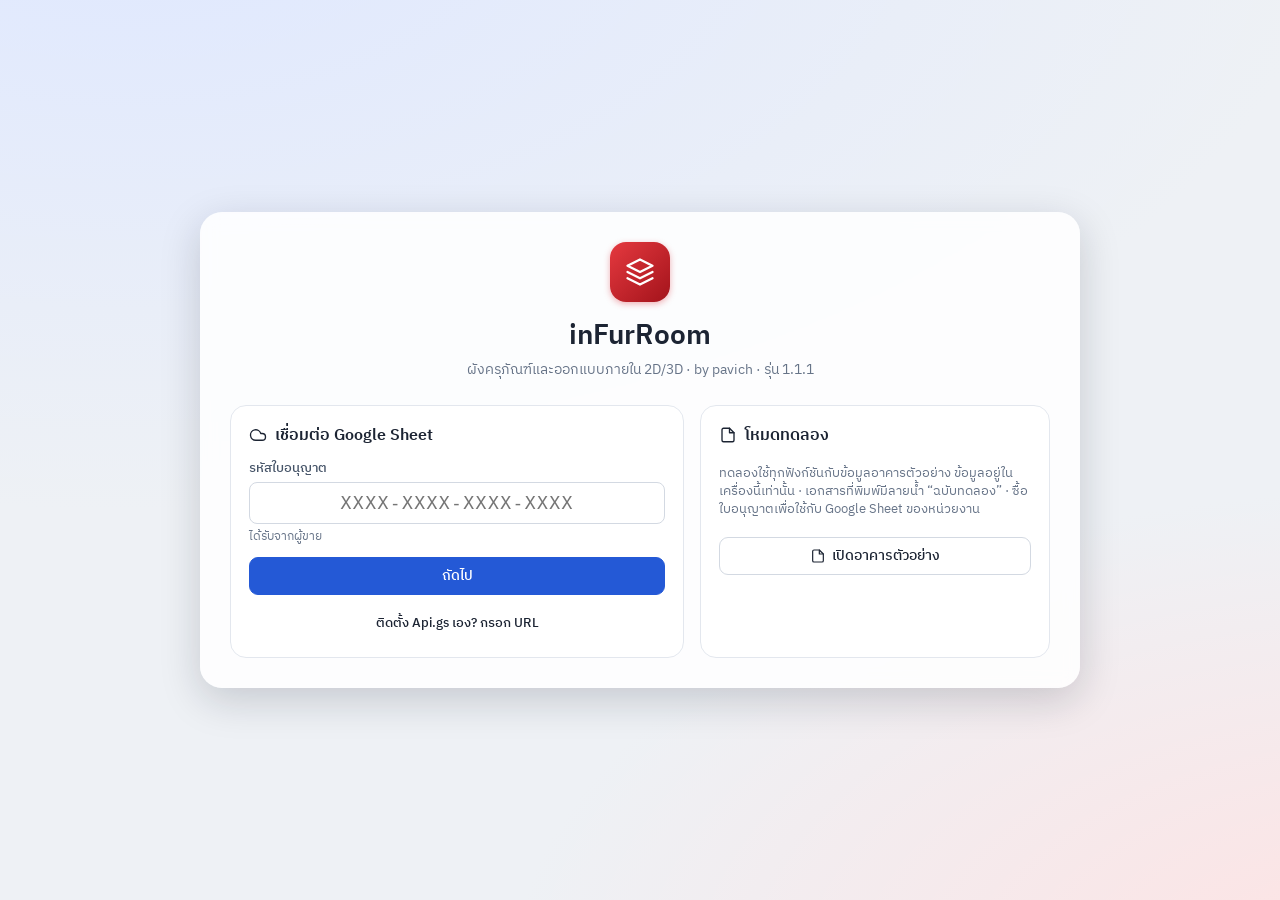
==== commit de647c0a: "web app 1.1.1" ====
--- a/app/index.html
+++ b/app/index.html
@@ -8,7 +8,7 @@
     <link rel="manifest" href="./manifest.webmanifest" />
     <link rel="icon" type="image/png" href="./icon-192.png" />
     <link rel="apple-touch-icon" href="./icon-192.png" />
-    <script type="module" crossorigin src="./assets/index-8RMIO9Xo.js"></script>
+    <script type="module" crossorigin src="./assets/index-DNEWcLcl.js"></script>
     <link rel="stylesheet" crossorigin href="./assets/index-Cwb_HqGA.css">
   </head>
   <body>
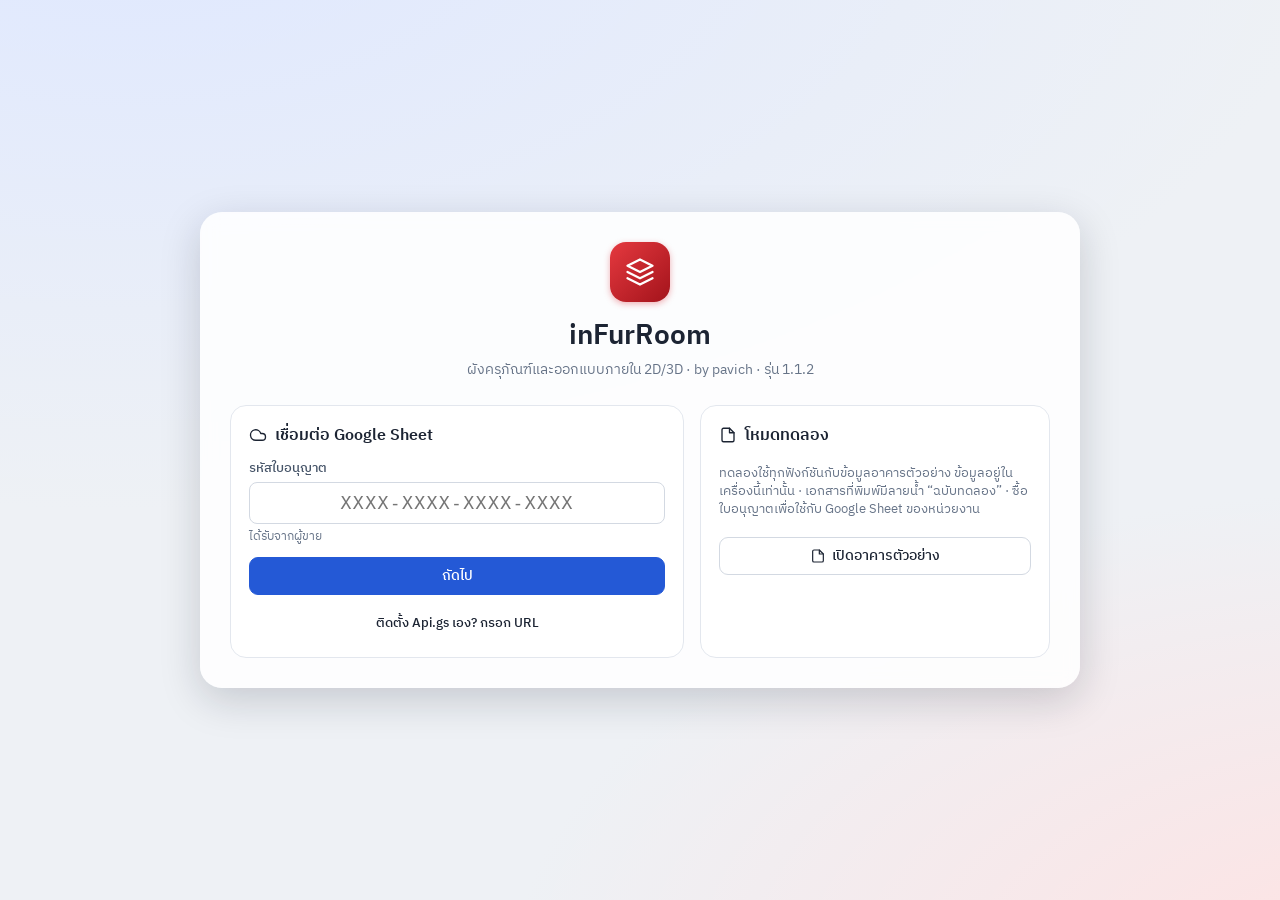
==== commit 8df4531c: "web app 1.1.2" ====
--- a/app/index.html
+++ b/app/index.html
@@ -8,7 +8,7 @@
     <link rel="manifest" href="./manifest.webmanifest" />
     <link rel="icon" type="image/png" href="./icon-192.png" />
     <link rel="apple-touch-icon" href="./icon-192.png" />
-    <script type="module" crossorigin src="./assets/index-DNEWcLcl.js"></script>
+    <script type="module" crossorigin src="./assets/index-BzLTF6Fw.js"></script>
     <link rel="stylesheet" crossorigin href="./assets/index-Cwb_HqGA.css">
   </head>
   <body>
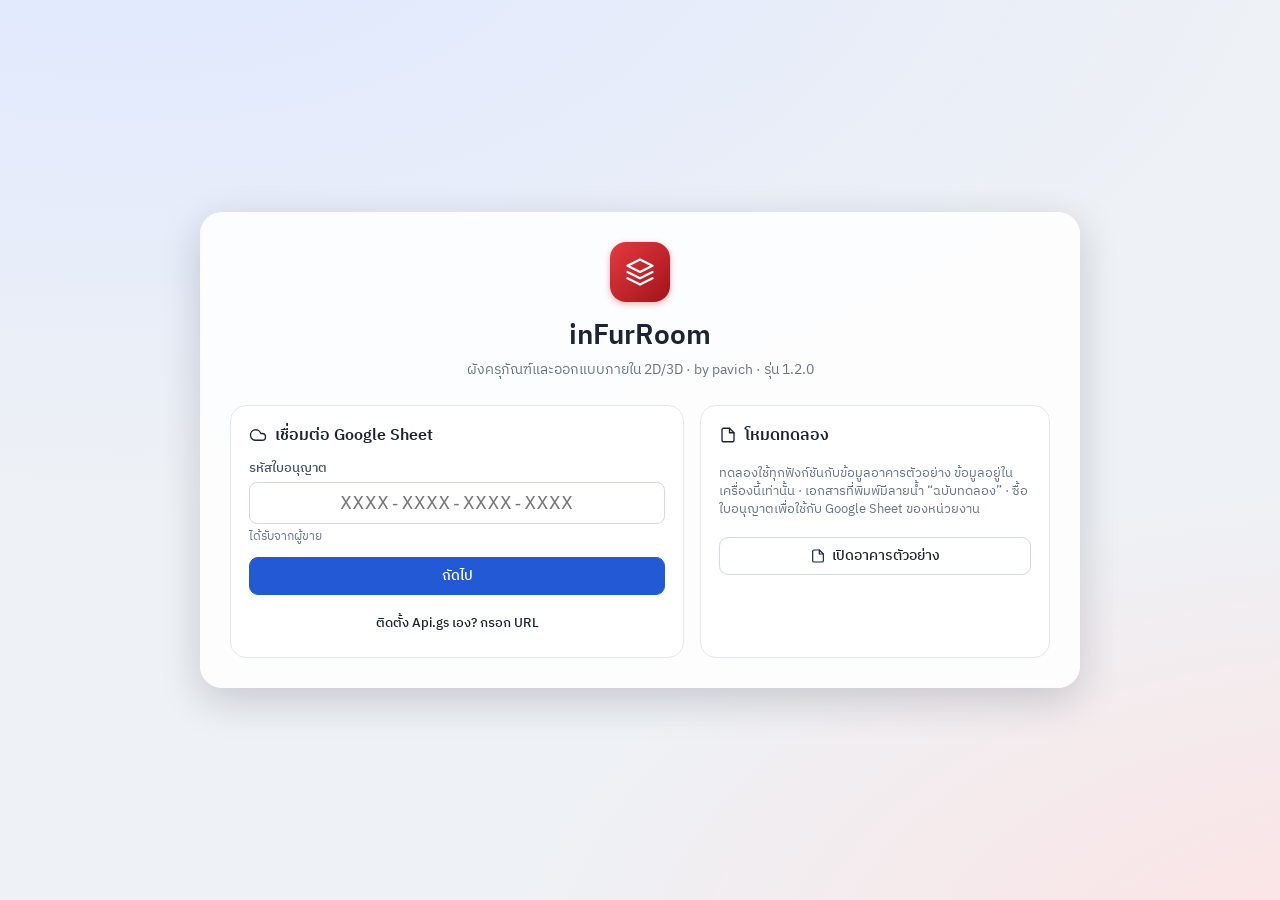
==== commit efc41721: "web app 1.2.0" ====
--- a/app/index.html
+++ b/app/index.html
@@ -8,8 +8,8 @@
     <link rel="manifest" href="./manifest.webmanifest" />
     <link rel="icon" type="image/png" href="./icon-192.png" />
     <link rel="apple-touch-icon" href="./icon-192.png" />
-    <script type="module" crossorigin src="./assets/index-BzLTF6Fw.js"></script>
-    <link rel="stylesheet" crossorigin href="./assets/index-Cwb_HqGA.css">
+    <script type="module" crossorigin src="./assets/index-On2wp8IB.js"></script>
+    <link rel="stylesheet" crossorigin href="./assets/index-BOkq2ER-.css">
   </head>
   <body>
     <div id="root"></div>
--- a/app/assets/index-BOkq2ER-.css
+++ b/app/assets/index-BOkq2ER-.css
@@ -0,0 +1 @@
+@font-face{font-family:IBM Plex Sans Thai;font-style:normal;font-display:swap;font-weight:400;src:url([data-uri]) format("woff2"),url([data-uri]) format("woff");unicode-range:U+0460-052F,U+1C80-1C8A,U+20B4,U+2DE0-2DFF,U+A640-A69F,U+FE2E-FE2F}@font-face{font-family:IBM Plex Sans Thai;font-style:normal;font-display:swap;font-weight:400;src:url(./ibm-plex-sans-thai-thai-400-normal-Bt1rR4gi.woff2) format("woff2"),url(./ibm-plex-sans-thai-thai-400-normal-DKc8V4lk.woff) format("woff");unicode-range:U+02D7,U+0303,U+0331,U+0E01-0E5B,U+200C-200D,U+25CC}@font-face{font-family:IBM Plex Sans Thai;font-style:normal;font-display:swap;font-weight:400;src:url(./ibm-plex-sans-thai-latin-ext-400-normal-DBkYO1u-.woff2) format("woff2"),url(./ibm-plex-sans-thai-latin-ext-400-normal-n-X-g5Z4.woff) format("woff");unicode-range:U+0100-02BA,U+02BD-02C5,U+02C7-02CC,U+02CE-02D7,U+02DD-02FF,U+0304,U+0308,U+0329,U+1D00-1DBF,U+1E00-1E9F,U+1EF2-1EFF,U+2020,U+20A0-20AB,U+20AD-20C0,U+2113,U+2C60-2C7F,U+A720-A7FF}@font-face{font-family:IBM Plex Sans Thai;font-style:normal;font-display:swap;font-weight:400;src:url(./ibm-plex-sans-thai-latin-400-normal-CwmoKdEh.woff2) format("woff2"),url(./ibm-plex-sans-thai-latin-400-normal-YXrLwNa7.woff) format("woff");unicode-range:U+0000-00FF,U+0131,U+0152-0153,U+02BB-02BC,U+02C6,U+02DA,U+02DC,U+0304,U+0308,U+0329,U+2000-206F,U+20AC,U+2122,U+2191,U+2193,U+2212,U+2215,U+FEFF,U+FFFD}@font-face{font-family:IBM Plex Sans Thai;font-style:normal;font-display:swap;font-weight:500;src:url([data-uri]) format("woff2"),url([data-uri]) format("woff");unicode-range:U+0460-052F,U+1C80-1C8A,U+20B4,U+2DE0-2DFF,U+A640-A69F,U+FE2E-FE2F}@font-face{font-family:IBM Plex Sans Thai;font-style:normal;font-display:swap;font-weight:500;src:url(./ibm-plex-sans-thai-thai-500-normal-BrMc1XKn.woff2) format("woff2"),url(./ibm-plex-sans-thai-thai-500-normal-BoHUoq0p.woff) format("woff");unicode-range:U+02D7,U+0303,U+0331,U+0E01-0E5B,U+200C-200D,U+25CC}@font-face{font-family:IBM Plex Sans Thai;font-style:normal;font-display:swap;font-weight:500;src:url(./ibm-plex-sans-thai-latin-ext-500-normal-n470B0cW.woff2) format("woff2"),url(./ibm-plex-sans-thai-latin-ext-500-normal-DcylQI4B.woff) format("woff");unicode-range:U+0100-02BA,U+02BD-02C5,U+02C7-02CC,U+02CE-02D7,U+02DD-02FF,U+0304,U+0308,U+0329,U+1D00-1DBF,U+1E00-1E9F,U+1EF2-1EFF,U+2020,U+20A0-20AB,U+20AD-20C0,U+2113,U+2C60-2C7F,U+A720-A7FF}@font-face{font-family:IBM Plex Sans Thai;font-style:normal;font-display:swap;font-weight:500;src:url(./ibm-plex-sans-thai-latin-500-normal-DQcnnbdd.woff2) format("woff2"),url(./ibm-plex-sans-thai-latin-500-normal-h5t7erDE.woff) format("woff");unicode-range:U+0000-00FF,U+0131,U+0152-0153,U+02BB-02BC,U+02C6,U+02DA,U+02DC,U+0304,U+0308,U+0329,U+2000-206F,U+20AC,U+2122,U+2191,U+2193,U+2212,U+2215,U+FEFF,U+FFFD}@font-face{font-family:IBM Plex Sans Thai;font-style:normal;font-display:swap;font-weight:600;src:url([data-uri]) format("woff2"),url([data-uri]) format("woff");unicode-range:U+0460-052F,U+1C80-1C8A,U+20B4,U+2DE0-2DFF,U+A640-A69F,U+FE2E-FE2F}@font-face{font-family:IBM Plex Sans Thai;font-style:normal;font-display:swap;font-weight:600;src:url(./ibm-plex-sans-thai-thai-600-normal-DvfsyWAn.woff2) format("woff2"),url(./ibm-plex-sans-thai-thai-600-normal-BOwfviun.woff) format("woff");unicode-range:U+02D7,U+0303,U+0331,U+0E01-0E5B,U+200C-200D,U+25CC}@font-face{font-family:IBM Plex Sans Thai;font-style:normal;font-display:swap;font-weight:600;src:url(./ibm-plex-sans-thai-latin-ext-600-normal-BXI6PlF4.woff2) format("woff2"),url(./ibm-plex-sans-thai-latin-ext-600-normal-iH120vlL.woff) format("woff");unicode-range:U+0100-02BA,U+02BD-02C5,U+02C7-02CC,U+02CE-02D7,U+02DD-02FF,U+0304,U+0308,U+0329,U+1D00-1DBF,U+1E00-1E9F,U+1EF2-1EFF,U+2020,U+20A0-20AB,U+20AD-20C0,U+2113,U+2C60-2C7F,U+A720-A7FF}@font-face{font-family:IBM Plex Sans Thai;font-style:normal;font-display:swap;font-weight:600;src:url(./ibm-plex-sans-thai-latin-600-normal-BR-dhaTH.woff2) format("woff2"),url(./ibm-plex-sans-thai-latin-600-normal-P_JjY83V.woff) format("woff");unicode-range:U+0000-00FF,U+0131,U+0152-0153,U+02BB-02BC,U+02C6,U+02DA,U+02DC,U+0304,U+0308,U+0329,U+2000-206F,U+20AC,U+2122,U+2191,U+2193,U+2212,U+2215,U+FEFF,U+FFFD}:root{--bg: #eef1f5;--panel: #ffffff;--panel-2: #f7f8fa;--line: #e3e7ee;--line-2: #d3d9e2;--text: #1c2433;--muted: #677488;--accent: #2459d6;--accent-soft: #e8efff;--brand: #d3202a;--ok: #138a52;--ok-soft: #e3f6ec;--warn: #c26a00;--warn-soft: #fff2df;--err: #c62f2f;--err-soft: #fdeaea;--canvas: #e9ecf1;--grid: rgba(60, 80, 110, .07);--grid-2: rgba(60, 80, 110, .15);--shadow: 0 1px 2px rgba(16, 24, 40, .06), 0 4px 14px rgba(16, 24, 40, .07);--shadow-lg: 0 12px 40px rgba(16, 24, 40, .18);--r: 10px;--top: 56px;font-family:IBM Plex Sans Thai,system-ui,sans-serif;color:var(--text);background:var(--bg);-webkit-tap-highlight-color:transparent}*{box-sizing:border-box}html,body,#root{height:100%;margin:0;overflow:hidden}body{background:var(--bg);font-size:14px;line-height:1.45}button,input,select,textarea{font:inherit;color:inherit}input,select,textarea{border:1px solid var(--line-2);border-radius:8px;background:#fff;padding:7px 10px;min-height:36px;width:100%;outline:none;transition:border-color .15s,box-shadow .15s}textarea{resize:vertical}input:focus,select:focus,textarea:focus{border-color:var(--accent);box-shadow:0 0 0 3px var(--accent-soft)}input:disabled,select:disabled,textarea:disabled{background:var(--panel-2);color:var(--muted)}.mono{font-family:ui-monospace,Cascadia Mono,Consolas,monospace;letter-spacing:.01em}.small{font-size:12px}.hint{color:var(--muted);font-size:12.5px;margin:6px 0}.hint.lock{display:flex;gap:6px;align-items:center;background:var(--panel-2);border-radius:8px;padding:7px 10px}.err-text{color:var(--err);font-size:13px}.center{text-align:center}.ic{flex:none;display:block}.btn{display:inline-flex;align-items:center;justify-content:center;gap:6px;border:1px solid var(--line-2);background:#fff;border-radius:9px;padding:7px 14px;min-height:38px;cursor:pointer;font-weight:500;white-space:nowrap;transition:background .15s,border-color .15s,transform .05s}.btn:hover:not(:disabled){background:var(--panel-2)}.btn:active:not(:disabled){transform:translateY(1px)}.btn:disabled{opacity:.45;cursor:default}.btn.sm{min-height:32px;padding:4px 10px;font-size:13px}.btn.block{width:100%}.btn.primary{background:var(--accent);border-color:var(--accent);color:#fff}.btn.primary:hover:not(:disabled){background:#1b4bbd}.btn.ghost{border-color:transparent;background:transparent}.btn.danger{color:var(--err);border-color:#f1c4c4}.btn.danger:hover:not(:disabled){background:var(--err-soft)}.btn-group{display:flex;gap:6px;flex-wrap:wrap}.icon-btn{display:inline-grid;place-items:center;width:38px;height:38px;border-radius:9px;border:1px solid transparent;background:transparent;cursor:pointer;color:var(--text)}.icon-btn:hover:not(:disabled){background:var(--panel-2)}.icon-btn:disabled{opacity:.35;cursor:default}.icon-btn.on{background:var(--accent-soft);color:var(--accent)}.icon-btn.sm{width:28px;height:28px}.seg{display:inline-flex;background:var(--panel-2);border:1px solid var(--line);border-radius:10px;padding:3px;gap:2px;flex:none}.seg button{border:0;background:transparent;padding:5px 12px;border-radius:7px;cursor:pointer;font-weight:500;color:var(--muted);white-space:nowrap;min-height:30px}.seg button.on{background:#fff;color:var(--text);box-shadow:0 1px 3px #0000001a}.seg button:disabled{opacity:.45;cursor:not-allowed}.chip{display:inline-flex;align-items:center;font-size:12px;padding:1px 8px;border-radius:99px;background:var(--panel-2);border:1px solid var(--line);color:var(--muted)}.chip.ok{background:var(--ok-soft);color:var(--ok);border-color:transparent}.chip.warn{background:var(--warn-soft);color:var(--warn);border-color:transparent}.app{display:flex;flex-direction:column;height:100%}.app{--sa-t: max(var(--safe-area-inset-top, 0px), env(safe-area-inset-top, 0px));--sa-b: max(var(--safe-area-inset-bottom, 0px), env(safe-area-inset-bottom, 0px));padding:var(--sa-t) max(var(--safe-area-inset-right, 0px),env(safe-area-inset-right,0px)) var(--sa-b) max(var(--safe-area-inset-left, 0px),env(safe-area-inset-left,0px))}.topbar{height:var(--top);flex:none;display:flex;align-items:center;gap:10px;padding:0 10px;background:var(--panel);border-bottom:1px solid var(--line);overflow-x:auto;overflow-y:hidden;scrollbar-width:none;position:relative;z-index:20}.topbar::-webkit-scrollbar{display:none}.brand{display:flex;align-items:center;gap:9px;flex:none;margin-right:4px}.brand b{display:block;font-size:15px;line-height:1.1}.brand small{color:var(--muted);font-size:11px}.logo{width:32px;height:32px;border-radius:9px;display:grid;place-items:center;color:#fff;background:linear-gradient(135deg,#e5393f,#a3131b);box-shadow:0 2px 6px #d3202a59}.logo.big{width:60px;height:60px;border-radius:16px}.tools{display:flex;align-items:center;gap:4px;flex:none}.tools .sep{width:1px;height:26px;background:var(--line);margin:0 4px}.tbtn{display:inline-flex;align-items:center;gap:5px;height:38px;padding:0 10px;border:1px solid transparent;border-radius:9px;background:transparent;cursor:pointer;font-weight:500;color:var(--text);white-space:nowrap}.tbtn:hover{background:var(--panel-2)}.tbtn.on{background:var(--accent-soft);color:var(--accent)}.tbtn.warn{background:var(--warn-soft);color:var(--warn)}.spacer{flex:1;min-width:6px}.pill{display:inline-flex;align-items:center;gap:6px;height:32px;padding:0 12px;border-radius:99px;border:1px solid var(--line);background:var(--panel-2);font-size:12.5px;font-weight:500;white-space:nowrap;cursor:pointer;flex:none}.pill.ok{color:var(--ok);background:var(--ok-soft);border-color:transparent}.pill.busy{color:var(--accent);background:var(--accent-soft);border-color:transparent}.pill.off{color:var(--muted)}.pill.err{color:var(--err);background:var(--err-soft);border-color:transparent}.pill.demo{color:var(--warn);background:var(--warn-soft);border-color:transparent;cursor:default}.pill.busy .ic{animation:spin 1.2s linear infinite}.menu-wrap{position:relative;flex:none}.avatar{width:36px;height:36px;border-radius:50%;border:0;background:#334155;color:#fff;font-weight:600;cursor:pointer}.menu{position:fixed;right:10px;top:calc(var(--top) - 4px);width:270px;background:#fff;border:1px solid var(--line);border-radius:12px;box-shadow:var(--shadow-lg);padding:6px;z-index:50}.menu .me{padding:10px;border-bottom:1px solid var(--line);margin-bottom:4px;display:grid;gap:2px}.menu .me small{color:var(--muted);word-break:break-all}.menu .me .chip{justify-self:start;margin-top:4px}.menu>button{display:flex;width:100%;gap:10px;align-items:center;border:0;background:transparent;text-align:left;padding:9px 10px;border-radius:8px;cursor:pointer}.menu>button:hover{background:var(--panel-2)}.menu>button.danger{color:var(--err)}.main{flex:1;display:grid;grid-template-columns:0 1fr 340px;min-height:0;position:relative}.main.with-sb{grid-template-columns:300px 1fr 340px}.main:not(.with-sb)>.plan-wrap{grid-column:2}.sidebar{background:var(--panel);border-right:1px solid var(--line);display:flex;flex-direction:column;min-height:0;overflow:hidden}.sb-head{padding:10px;border-bottom:1px solid var(--line);display:grid;gap:8px}.search{display:flex;align-items:center;gap:6px;border:1px solid var(--line-2);border-radius:9px;padding:0 6px 0 10px;background:#fff}.search:focus-within{border-color:var(--accent);box-shadow:0 0 0 3px var(--accent-soft)}.search input{border:0;box-shadow:none!important;padding:7px 0}.sb-row{display:flex;gap:6px;align-items:center}.chip-btn{display:inline-flex;gap:4px;align-items:center;border:1px solid var(--line);background:#fff;border-radius:99px;padding:3px 10px;font-size:12.5px;cursor:pointer}.chip-btn.on{background:var(--accent-soft);color:var(--accent);border-color:transparent}.sb-count{margin-left:auto;color:var(--muted);font-size:12px}.sb-filters{display:grid;gap:6px}.sb-list{overflow-y:auto;flex:1;padding:6px 0 20px;overscroll-behavior:contain}.sb-room-row{display:flex;align-items:center;padding:2px 10px 2px 4px;gap:2px}.sb-room-row.sel{background:var(--accent-soft)}.tw{width:26px;height:30px;display:grid;place-items:center;border:0;background:transparent;cursor:pointer;color:var(--muted);flex:none}.sb-room-name{flex:1;display:flex;align-items:center;gap:8px;border:0;background:transparent;text-align:left;padding:6px 4px;cursor:pointer;min-width:0}.sb-room-name b{font-weight:600;overflow:hidden;text-overflow:ellipsis;white-space:nowrap}.sb-room-name small{color:var(--muted);font-size:11px;white-space:nowrap}.swatch{width:12px;height:12px;border-radius:3px;border:2px solid #64748b;flex:none}.cnt{font-size:11.5px;color:var(--muted);background:var(--panel-2);border-radius:99px;padding:0 8px}.sb-item{display:flex;align-items:center;padding-right:8px}.sb-item.sel{background:var(--accent-soft)}.sb-item:hover:not(.sel){background:var(--panel-2)}.sb-item-btn{flex:1;min-width:0;display:flex;align-items:center;gap:8px;border:0;background:transparent;padding:4px 2px;cursor:pointer;text-align:left}.ico{width:28px;height:28px;border-radius:7px;display:grid;place-items:center;font-size:15px;flex:none;box-shadow:inset 0 0 0 1px #00000014}.ico img{width:22px;height:22px;object-fit:contain}.txt{min-width:0;display:grid}.txt b{font-weight:500;font-size:13px;overflow:hidden;text-overflow:ellipsis;white-space:nowrap}.txt small{color:var(--muted);font-size:11.5px;overflow:hidden;text-overflow:ellipsis;white-space:nowrap}.box-tag{margin-left:auto;display:inline-flex;gap:2px;align-items:center;font-size:11px;color:var(--muted)}.sb-empty{color:var(--muted);text-align:center;padding:30px 16px}.sb-removed{margin:6px 0 12px;justify-content:center;color:var(--accent)}.sb-warn{color:#b45309;white-space:normal;text-align:center}.assign-bar{display:flex;flex-wrap:wrap;gap:8px;align-items:center;justify-content:flex-end;margin-top:10px;padding-top:10px;border-top:1px solid var(--line)}.assign-bar .hint{margin:0 auto 0 0}.assign-bar select{width:auto;max-width:260px}.tbl.sum tbody tr.on td{background:#eef3ff}.tbl input[type=checkbox]{width:18px;height:18px;min-height:0;padding:0;margin:0;cursor:pointer}.plan-wrap{position:relative;min-width:0;min-height:0;background:var(--canvas);overflow:hidden}.plan{width:100%;height:100%;display:block;touch-action:none;user-select:none;-webkit-user-select:none;cursor:grab}.plan:active{cursor:grabbing}.drawing .plan{cursor:crosshair}.grid-minor{stroke:var(--grid);fill:none}.grid-major{stroke:var(--grid-2);fill:none}.room-floor{cursor:pointer}.room.editable .room-floor{cursor:move}.room-wall{fill:none;stroke-linejoin:miter;pointer-events:none}.room.ph .room-wall{opacity:.55}.room-sel{fill:none;stroke:var(--accent);pointer-events:none}.room .win line{stroke:#3b82f6}.room .win line:first-child{stroke-width:17}.room .door line:nth-child(2){stroke:#334155}.room .door path{fill:none;stroke:#64748b}.room-label{pointer-events:none;fill:#334155;paint-order:stroke;stroke:#ffffffd9;stroke-width:3px;stroke-linejoin:round}.room-label .rn{font-weight:600}.room-label .rc,.room-label .ra{fill:var(--muted)}.dims text{fill:#3b4b63;text-anchor:middle;dominant-baseline:central;pointer-events:none;paint-order:stroke;stroke:var(--canvas);stroke-width:3px;font-weight:500}.item{cursor:pointer}.unlocked .item{cursor:move}.item rect{stroke:#0f172a73}.item.auto rect{stroke-dasharray:none}.item.bare rect{stroke:transparent}.item.bare:hover rect{stroke:#0f172a40;stroke-dasharray:3 2}.item.dim{opacity:.18}.item .front{stroke:#0f172a59}.item .emo{text-anchor:middle;dominant-baseline:central;pointer-events:none}.item image{pointer-events:none}.item .badge circle{fill:var(--accent);stroke:#fff}.item .badge text{fill:#fff;text-anchor:middle;font-weight:600}.labels text{text-anchor:middle;fill:#334155;pointer-events:none;paint-order:stroke;stroke:#ffffffe6;stroke-width:2.5px;stroke-linejoin:round}.labels .lk{font-weight:600;fill:#1e293b}.sel-item rect{fill:none;stroke:var(--accent);pointer-events:none}.sel-item line{stroke:var(--accent)}.rot-h{fill:#fff;stroke:var(--accent);cursor:grab}.orig{fill:none;stroke:#f97316;pointer-events:none}.ghost-tip{text-anchor:middle;fill:var(--accent);font-weight:600;paint-order:stroke;stroke:#fff;stroke-width:3px;pointer-events:none}.vert-h{fill:#fff;stroke:var(--accent);cursor:move}.mid-h circle{fill:var(--accent);stroke:#fff;cursor:copy}.mid-h path{stroke:#fff;pointer-events:none}.draw polyline{fill:#2459d612;stroke:#475569bf;stroke-linejoin:miter}.draw circle{fill:#fff;stroke:var(--accent)}.draw circle.first{fill:var(--accent-soft)}.draw circle.cur{fill:var(--accent);stroke:none}.draw text{text-anchor:middle;fill:var(--accent);font-weight:600;paint-order:stroke;stroke:#fff;stroke-width:3px}.plan-empty{position:absolute;top:0;right:0;bottom:0;left:0;display:grid;place-content:center;justify-items:center;gap:4px;color:var(--muted);pointer-events:none;text-align:center}.plan-empty p{margin:6px 0 0;font-weight:600;font-size:16px}.zoom-ctl{position:absolute;right:14px;bottom:14px;display:grid;background:#fff;border-radius:12px;box-shadow:var(--shadow);overflow:hidden}.zoom-ctl button{width:42px;height:42px;display:grid;place-items:center;border:0;background:transparent;cursor:pointer}.zoom-ctl button+button{border-top:1px solid var(--line)}.zoom-ctl button:hover{background:var(--panel-2)}.scale-bar{position:absolute;left:14px;bottom:14px;display:flex;align-items:center;gap:8px;font-size:12px;color:#334155;background:#ffffffd9;padding:4px 10px;border-radius:8px;pointer-events:none}.scale-bar i{display:block;height:6px;border:2px solid #334155;border-top:0}.draw-bar,.confirm-bar{position:absolute;left:50%;top:12px;transform:translate(-50%);display:flex;align-items:center;gap:8px;background:#fff;border-radius:12px;box-shadow:var(--shadow-lg);padding:8px 10px 8px 14px;max-width:calc(100% - 24px);flex-wrap:wrap;z-index:5}.confirm-bar{border:2px solid #f97316}.kind-grid{display:grid;grid-template-columns:repeat(auto-fill,minmax(200px,1fr));gap:6px}.kind-card{display:flex;align-items:center;gap:8px;border:1px solid var(--line);border-radius:10px;padding:6px 6px 6px 8px}.kind-card .txt{flex:1}.nowrap{white-space:nowrap}.swatches{display:flex;flex-wrap:wrap;gap:6px;align-items:center}.sw{width:26px;height:26px;border-radius:7px;border:2px solid #fff;box-shadow:0 0 0 1px var(--line-2);cursor:pointer;padding:0}.sw.on{box-shadow:0 0 0 2px var(--accent)}.sw-pick{width:34px;height:28px;padding:0 2px;min-height:0;border-radius:7px;cursor:pointer}.view3d{position:relative;min-width:0;min-height:0;background:#e7ebf0;overflow:hidden;touch-action:none}.view3d.loading{display:grid;place-content:center;justify-items:center;gap:10px;color:var(--muted)}.v3-tools{position:absolute;left:12px;top:12px;display:flex;gap:6px;flex-wrap:wrap;align-items:center;background:#ffffffeb;padding:5px;border-radius:12px;box-shadow:var(--shadow);max-width:calc(100% - 24px)}.v3-tools .sep{width:1px;height:24px;background:var(--line)}.v3-tools .tbtn:disabled{opacity:.5}.v3-hint{position:absolute;left:12px;bottom:12px;font-size:12px;color:#475569;background:#fffc;padding:4px 10px;border-radius:8px;pointer-events:none}.v3-label-wrap{pointer-events:none}.v3-label{background:#ffffffe6;border:1px solid var(--line-2);padding:2px 9px;border-radius:99px;font-size:12px;font-weight:600;white-space:nowrap;color:#1e293b;box-shadow:0 1px 4px #0000001a}.v3-live{background:#1e293b;color:#fff;padding:3px 10px;border-radius:8px;font-size:13px;font-weight:600;white-space:nowrap;box-shadow:0 2px 8px #00000040}.v3-live.bad{background:#e5484d}.v3-label.sel{background:var(--accent);color:#fff;border-color:var(--accent)}.main:not(.with-sb)>.view3d{grid-column:2}@media (max-width: 980px){.main>.view3d{grid-column:1;grid-row:1}.v3-tools .tbtn span,.v3-hint{display:none}}.inspector{background:var(--panel);border-left:1px solid var(--line);overflow-y:auto;min-height:0;overscroll-behavior:contain}.insp{padding:0 0 30px}.insp-empty{padding:30px;color:var(--muted);text-align:center}.insp-head{display:flex;gap:12px;padding:14px;border-bottom:1px solid var(--line);align-items:flex-start;position:sticky;top:0;background:var(--panel);z-index:2}.glyph{width:52px;height:52px;border-radius:12px;display:grid;place-items:center;font-size:26px;flex:none;box-shadow:inset 0 0 0 1px #00000014;color:#475569}.glyph img{width:40px;height:40px;object-fit:contain}.glyph.room{border:3px solid #64748b}.ttl{flex:1;min-width:0}.ttl .mono{color:var(--muted);font-size:12px}.ttl h3{margin:1px 0 6px;font-size:16px;line-height:1.3}.chips{display:flex;gap:4px;flex-wrap:wrap}.insp section{padding:12px 14px;border-bottom:1px solid var(--line);display:grid;gap:8px}.insp h4,h4.sub{margin:0;font-size:12px;text-transform:uppercase;letter-spacing:.04em;color:var(--muted);font-weight:600}h4.sub{margin:14px 0 6px}.row-field{display:grid;grid-template-columns:110px 1fr;align-items:center;gap:8px;font-size:13px}.row-field>span{color:#475569}.row-field>span small{color:var(--muted);display:block;font-size:11px}.grid2{display:grid;grid-template-columns:1fr 1fr;gap:8px}.grid2 .row-field{grid-template-columns:1fr;gap:3px}.grid3{display:grid;grid-template-columns:repeat(3,1fr);gap:6px}.len{display:flex;align-items:center;border:1px solid var(--line-2);border-radius:8px;background:#fff;overflow:hidden}.len:focus-within{border-color:var(--accent);box-shadow:0 0 0 3px var(--accent-soft)}.len input{border:0;box-shadow:none!important;min-width:0;text-align:right;padding-right:4px}.len em{font-style:normal;color:var(--muted);padding:0 8px 0 2px;font-size:12px;white-space:nowrap}.len.dis{background:var(--panel-2)}.inbox{display:flex;align-items:center;gap:8px;background:var(--accent-soft);color:#1e3a8a;border-radius:9px;padding:8px 10px;font-size:13px;flex-wrap:wrap}.inbox span{flex:1}.kid-list{display:grid;gap:4px}.kid{display:flex;align-items:center;gap:8px;text-align:left;border:1px solid var(--line);background:#fff;border-radius:8px;padding:6px 8px;cursor:pointer}.kid b{font-weight:500;flex:1;overflow:hidden;text-overflow:ellipsis;white-space:nowrap}.kid small{color:var(--muted)}.save-row{display:flex;gap:6px;position:sticky;bottom:0;background:var(--panel);padding-top:6px}.opening{border:1px solid var(--line);border-radius:10px;padding:8px;display:grid;gap:6px}.op-head{display:flex;align-items:center;gap:6px}.op-head select{flex:1;min-height:30px;padding:3px 8px}.inline{display:flex;gap:6px}.floor-panel{padding:16px}.floor-panel h3{margin:0 0 12px}.stats{display:grid;grid-template-columns:repeat(3,1fr);gap:8px}.stats div{background:var(--panel-2);border-radius:10px;padding:10px;display:grid;text-align:center}.stats b{font-size:22px}.stats span{color:var(--muted);font-size:12px}.tips{color:#475569;padding-left:18px;margin:16px 0 0;display:grid;gap:8px;font-size:13px}.tips .ic{display:inline;vertical-align:-2px}.toggle{display:flex;align-items:center;gap:10px;cursor:pointer;font-size:13px}.toggle input{display:none}.toggle i{width:38px;height:22px;border-radius:99px;background:var(--line-2);position:relative;flex:none;transition:background .15s}.toggle i:after{content:"";position:absolute;width:18px;height:18px;border-radius:50%;background:#fff;top:2px;left:2px;box-shadow:0 1px 2px #0003;transition:left .15s}.toggle input:checked+i{background:var(--accent)}.toggle input:checked+i:after{left:18px}.toggle.dis{opacity:.5;cursor:default}.modal-bg{position:fixed;top:0;right:0;bottom:0;left:0;background:#0f172a66;display:grid;place-items:center;z-index:100;padding:16px;animation:fade .15s}.modal{background:#fff;border-radius:16px;width:min(460px,100%);max-height:calc(100vh - 32px);display:flex;flex-direction:column;box-shadow:var(--shadow-lg);animation:pop .18s}.modal.wide{width:min(720px,100%)}.modal header{display:flex;align-items:center;justify-content:space-between;padding:14px 14px 6px 20px}.modal h2{margin:0;font-size:18px}.modal-body{padding:6px 20px 16px;overflow-y:auto;display:grid;gap:12px}.modal footer{display:flex;justify-content:flex-end;gap:8px;padding:12px 20px;border-top:1px solid var(--line)}.field{display:grid;gap:4px;font-size:13px}.field>span{font-weight:500;color:#475569}.field small{color:var(--muted);font-size:12px}.kv{display:grid;grid-template-columns:100px 1fr;gap:6px 10px;margin:0;font-size:13px}.kv dt{color:var(--muted)}.kv dd{margin:0;word-break:break-all}.tbl{width:100%;border-collapse:collapse;font-size:13px}.tbl th,.tbl td{text-align:left;padding:6px;border-bottom:1px solid var(--line)}.tbl th{color:var(--muted);font-weight:500}.tbl select{min-height:30px;padding:2px 6px}.add-user{display:grid;grid-template-columns:2fr 1.3fr 1fr auto;gap:6px}.seg.tabs{width:100%}.seg.tabs button{flex:1;display:inline-flex;align-items:center;justify-content:center;gap:6px;min-height:36px}.choice-row{display:grid;grid-template-columns:repeat(3,1fr);gap:8px}.opt{display:grid;gap:2px;text-align:left;border:1.5px solid var(--line-2);background:#fff;border-radius:10px;padding:10px 12px;cursor:pointer}.opt small{color:var(--muted);font-size:12px}.opt.on{border-color:var(--accent);background:var(--accent-soft)}.sign-grid{display:grid;grid-template-columns:70px 1.3fr 1fr;gap:6px;align-items:center;font-size:13px}.sign-grid span{color:#475569;font-weight:500}.modal-actions{display:flex;justify-content:flex-end;gap:8px}.conflict{display:flex;gap:10px;align-items:center;justify-content:space-between;border:1px solid var(--line);border-radius:10px;padding:10px 12px;flex-wrap:wrap}.conflict small{display:block;color:var(--muted)}.auth-banner{display:flex;align-items:center;gap:10px;padding:6px 14px;background:var(--warn-soft);color:#7a4300;font-size:13px;flex-wrap:wrap;border-bottom:1px solid #f4d8ad}.toast{position:fixed;left:50%;bottom:22px;transform:translate(-50%);display:flex;align-items:center;gap:10px;background:#1f2937;color:#fff;border-radius:12px;padding:10px 10px 10px 14px;box-shadow:var(--shadow-lg);z-index:120;max-width:calc(100vw - 24px);animation:up .2s}.toast.err{background:#8f1d1d}.toast button{border:0;background:#ffffff24;color:#fff;border-radius:8px;padding:4px 10px;cursor:pointer;font-weight:500}.toast button.x{background:transparent;padding:4px}.welcome{height:100%;overflow-y:auto;display:grid;place-items:center;padding:20px;background:radial-gradient(1200px 600px at 10% -10%,#dfe8ff,transparent),radial-gradient(900px 500px at 110% 110%,#ffe1e1,transparent),var(--bg)}.welcome-card{width:min(880px,100%);background:#ffffffd9;-webkit-backdrop-filter:blur(8px);backdrop-filter:blur(8px);border-radius:22px;box-shadow:var(--shadow-lg);padding:30px}.hero{text-align:center;display:grid;justify-items:center;gap:4px;margin-bottom:24px}.hero h1{margin:10px 0 0;font-size:28px}.hero p{margin:0;color:var(--muted)}.choices{display:grid;grid-template-columns:1.3fr 1fr;gap:16px}.choice{background:#fff;border:1px solid var(--line);border-radius:16px;padding:18px;display:grid;gap:12px;align-content:start}.choice h2{margin:0;font-size:16px;display:flex;gap:8px;align-items:center}.signin{display:grid;gap:10px;justify-items:center;text-align:center;padding:8px 0}.signin p{margin:0}.gbtn{min-height:44px}.splash{height:100%;display:grid;place-items:center}.crash{background:#fff;border-radius:16px;box-shadow:var(--shadow-lg);padding:24px;max-width:480px;display:grid;gap:8px}.crash h2,.crash p{margin:0}.crash pre{background:var(--panel-2);padding:8px;border-radius:8px;white-space:pre-wrap;font-size:12px;color:var(--err)}.spinner{width:34px;height:34px;border:3px solid var(--line-2);border-top-color:var(--accent);border-radius:50%;animation:spin .8s linear infinite}@keyframes spin{to{transform:rotate(360deg)}}@keyframes fade{0%{opacity:0}}@keyframes pop{0%{transform:scale(.97);opacity:0}}@keyframes up{0%{transform:translate(-50%,10px);opacity:0}}.modal.xl{width:min(1040px,100%);height:min(860px,calc(100vh - 32px))}.modal.xl .modal-body{align-content:start}.muted{color:var(--muted)}.num{text-align:right!important;font-variant-numeric:tabular-nums;white-space:nowrap}.sum-ctl{display:flex;gap:8px;flex-wrap:wrap;align-items:center}.sum-ctl select,.sum-ctl input{min-height:36px;width:auto}.sum-ctl .grow{flex:1;min-width:180px}.sum-ctl .toggle{flex:none}.sum-name{display:inline-flex;align-items:center;gap:6px}.sum-wrap{overflow:auto;border:1px solid var(--line);border-radius:10px}.tbl.sum th{position:sticky;top:0;background:var(--panel-2);z-index:1}.tbl.sum th.sortable{cursor:pointer;-webkit-user-select:none;user-select:none}.tbl.sum td,.tbl.sum th{padding:7px 8px}.sum-row{cursor:pointer}.sum-row:hover,.sum-row.open{background:var(--accent-soft)}.sum-row .ic{vertical-align:-2px;color:var(--muted)}.sum-detail td{background:#f8fafc}.sum-other{font-size:12.5px;margin-bottom:6px}.sum-names{display:flex;flex-wrap:wrap;gap:4px}.sum-names .chip{color:var(--text);background:#fff}.tbl.sum tfoot td{font-weight:600;background:var(--panel-2);border-top:2px solid var(--line)}.foot-note{margin-right:auto;color:var(--muted);font-size:13px;align-self:center}.modal footer{flex-wrap:wrap;align-items:center}.add-row{display:flex;gap:6px}.add-row input{flex:1}.name-in{width:100%;border-color:transparent;background:transparent}.name-in:hover,.name-in:focus{border-color:var(--line);background:#fff}.hist{display:grid}.hist-day{position:sticky;top:-6px;background:#fff;font-weight:600;font-size:13px;padding:10px 2px 4px;border-bottom:1px solid var(--line);z-index:1}.hist-row{display:grid;grid-template-columns:58px auto 1fr auto;gap:10px;align-items:start;padding:7px 2px;border-bottom:1px solid #f0f2f6;font-size:13px}.hist-row.undone{opacity:.55}.hist-time{color:var(--muted);font-variant-numeric:tabular-nums}.hist-d{overflow-wrap:anywhere}.hist-d .link{margin-left:6px}.hist-u{color:var(--muted);font-size:12px;max-width:140px;overflow:hidden;text-overflow:ellipsis;white-space:nowrap}.chip.k{white-space:nowrap}.chip.err{background:var(--err-soft);color:var(--err);border-color:transparent}.chip.move{background:var(--accent-soft);color:var(--accent);border-color:transparent}.link{border:0;background:none;color:var(--accent);cursor:pointer;padding:0;font-size:12px;text-decoration:underline}.hist-target{display:flex;align-items:center;justify-content:space-between;gap:8px;background:var(--accent-soft);border-radius:10px;padding:8px 12px;font-size:13px}.room-items{display:grid;gap:3px}.room-item{display:flex;align-items:center;gap:8px;text-align:left;border:1px solid var(--line);background:#fff;border-radius:8px;padding:5px 8px;cursor:pointer;font-size:13px}.room-item b{font-weight:500;flex:1;min-width:0;overflow:hidden;text-overflow:ellipsis;white-space:nowrap}.room-item{min-width:0}.room-item em{font-style:normal;font-weight:600;background:var(--panel-2);border-radius:99px;padding:0 8px}.insp-actions{display:grid;gap:6px}.floor-actions{display:grid;gap:6px;margin-top:18px}.floor-actions .btn{justify-content:flex-start}@media (max-width: 700px){.hist-row{grid-template-columns:46px 1fr}.hist-row .chip.k{grid-column:2;justify-self:start}.hist-d,.hist-u{grid-column:2}}.seg.scope{width:100%}.seg.scope button{flex:1;padding:5px 6px;font-size:12.5px;overflow:hidden;text-overflow:ellipsis}.icon2d{display:flex;gap:12px;align-items:center}.icon2d-btns{display:grid;gap:6px;flex:1;min-width:0}.icon2d-prev{flex:none;width:72px;height:72px;border-radius:12px;display:grid;place-items:center;background:repeating-conic-gradient(#e9edf3 0,#e9edf3 25%,#fff 0,#fff 50%) 0 0 / 14px 14px;border:1px solid var(--line)}.icon2d-prev .tile{width:56px;height:56px;border-radius:6px;border:1px solid rgba(15,23,42,.35);display:grid;place-items:center;overflow:hidden}.icon2d-prev .tile span{font-size:32px;line-height:1}.icon2d-prev .tile img{width:88%;height:88%;object-fit:contain}.icon2d-prev .tile img.fill{width:100%;height:100%;object-fit:fill}.icon-grid{display:grid;grid-template-columns:repeat(auto-fill,minmax(46px,1fr));gap:6px}.icon-cell{height:46px;border:1px solid var(--line);background:#fff;border-radius:10px;font-size:24px;cursor:pointer;position:relative;display:grid;place-items:center;padding:0}.icon-cell:hover{border-color:var(--accent);background:var(--accent-soft)}.icon-cell.used{box-shadow:inset 0 0 0 2px var(--accent-soft)}.icon-grid.img{grid-template-columns:repeat(auto-fill,minmax(76px,1fr))}.icon-cell.img{height:76px;background:repeating-conic-gradient(#eef1f5 0,#eef1f5 25%,#fff 0,#fff 50%) 0 0 / 12px 12px}.icon-cell.img img{max-width:80%;max-height:80%}.icon-cell em{position:absolute;right:4px;bottom:3px;font-style:normal;font-size:11px;background:var(--accent);color:#fff;border-radius:99px;padding:0 6px}.upload-box{border:2px dashed var(--line);border-radius:14px;min-height:200px;display:grid;place-items:center;cursor:pointer;text-align:center;color:var(--muted);padding:12px}.upload-box:hover{border-color:var(--accent)}.upload-box span{display:grid;gap:4px}.upload-box small{font-size:12px}.checker{background:repeating-conic-gradient(#e9edf3 0,#e9edf3 25%,#fff 0,#fff 50%) 0 0 / 16px 16px;border-radius:10px;padding:10px}.checker img{display:block;max-width:220px;max-height:220px}.lic-card{max-width:560px}.lic-form{display:grid;gap:12px}.key-in{font-size:18px;letter-spacing:.08em;text-align:center}.eula{border:1px solid var(--line);border-radius:10px;background:var(--panel-2)}.eula summary{cursor:pointer;padding:8px 12px;font-weight:500;font-size:13px}.eula pre{margin:0;padding:0 12px 12px;max-height:220px;overflow:auto;white-space:pre-wrap;font:inherit;font-size:12.5px;color:#475569;line-height:1.6}.lic-banner{background:var(--err-soft);color:var(--err)}.brand small.trial{color:var(--brand);font-weight:600}.brand small{max-width:180px;overflow:hidden;text-overflow:ellipsis;white-space:nowrap;display:block}.about-head{display:flex;gap:8px;align-items:center;font-size:16px}@media (max-width: 1280px){.tbtn span,.brand div,.add span{display:none}.tbtn{padding:0 9px}.main{grid-template-columns:0 1fr 320px}.main.with-sb{grid-template-columns:280px 1fr 320px}}@media (max-width: 980px){.main,.main.with-sb{grid-template-columns:1fr}.main>.plan-wrap{grid-column:1;grid-row:1}.sidebar{position:absolute;left:0;top:0;bottom:0;width:min(320px,85vw);z-index:10;box-shadow:var(--shadow-lg)}.inspector{position:absolute;right:0;left:0;bottom:0;max-height:55%;z-index:9;border-left:0;border-top:1px solid var(--line);border-radius:16px 16px 0 0;box-shadow:0 -8px 30px #00000026;display:none}.main.has-sel .inspector{display:block}.choices{grid-template-columns:1fr}}.upd-banner{background:var(--accent-soft);color:var(--accent);border-bottom-color:#c9d8ff}.gsign{min-height:42px}.lic-refresh{margin:8px 0 4px;display:grid;gap:4px}.lic-refresh .row{display:flex;gap:8px}.lic-refresh .row input{flex:1}.dept-ask{position:fixed;left:50%;bottom:calc(24px + var(--sa-b, 0px));transform:translate(-50%);z-index:60;display:flex;align-items:center;gap:10px;flex-wrap:wrap;justify-content:center;background:#fff;border:2px solid var(--accent);border-radius:14px;box-shadow:var(--shadow-lg);padding:10px 14px;max-width:calc(100vw - 32px)}.wall-ask.up{bottom:calc(92px + var(--sa-b, 0px))}.multi-btn{position:absolute;left:12px;bottom:44px;display:flex;align-items:center;gap:6px;border:1px solid var(--line-2);background:#fff;border-radius:10px;padding:8px 12px;box-shadow:var(--shadow);cursor:pointer;font-weight:500;min-height:40px}.multi-btn.on{background:var(--accent);color:#fff;border-color:var(--accent)}.plan .sel-box{fill:#2459d614;stroke:var(--accent)}.joy{position:absolute;left:24px;bottom:calc(52px + var(--sa-b, 0px));width:120px;height:120px;border-radius:50%;background:#ffffff8c;border:2px solid rgba(30,41,59,.25);display:grid;place-items:center;touch-action:none;z-index:4}.joy-knob{width:52px;height:52px;border-radius:50%;background:var(--accent);box-shadow:0 2px 8px #00000040;pointer-events:none}.walk-exit{position:absolute;right:12px;top:12px;z-index:4;box-shadow:var(--shadow)}.v3-tools .seg button.on{background:var(--accent);color:#fff}.mb{display:grid;grid-template-columns:320px 1fr;gap:16px;min-height:0}.mb-side{display:grid;gap:10px;align-content:start;overflow-y:auto;max-height:calc(min(860px,100vh - 32px) - 150px);padding-right:4px}.mb-side section{display:grid;gap:8px}.mb-side h4{margin:0}.mb-chips{display:flex;flex-wrap:wrap;gap:6px}.mb-list{display:grid;gap:4px;max-height:200px;overflow-y:auto}.mb-row{display:flex;align-items:center;gap:8px;text-align:left;border:1px solid var(--line);background:#fff;border-radius:8px;padding:6px 10px;cursor:pointer;font:inherit}.mb-row.on{border-color:var(--accent);background:var(--accent-soft, #eaf0ff)}.mb-row i{width:14px;height:14px;border-radius:4px;border:1px solid rgba(0,0,0,.15);flex:none}.mb-row small{margin-left:auto;color:var(--muted, #64748b)}.mb-colors{display:flex;flex-wrap:wrap;gap:6px;align-items:center}.mb-colors button{width:26px;height:26px;border-radius:7px;border:1px solid rgba(0,0,0,.15);cursor:pointer}.mb-colors button.on{outline:2px solid var(--accent);outline-offset:2px}.mb-colors input[type=color]{width:34px;height:28px;padding:0;border:none;background:none}.mb-main{display:grid;grid-template-rows:minmax(260px,1fr) auto;gap:12px;min-height:0}.mb-3d{position:relative;border-radius:12px;overflow:hidden;border:1px solid var(--line);min-height:260px}.mb-tag{position:absolute;left:8px;top:8px;font-size:12px;background:#ffffffd9;border-radius:6px;padding:2px 8px}.mb-bottom{display:grid;grid-template-columns:200px 1fr;gap:12px}.mb-top{position:relative;border:1px solid var(--line);border-radius:12px;display:grid;place-items:center;min-height:180px;padding:30px 10px 10px;background-image:linear-gradient(#e5e9ef 1px,transparent 1px),linear-gradient(90deg,#e5e9ef 1px,transparent 1px);background-size:16px 16px}.mb-top img{max-width:100%;max-height:150px}.mb-save{display:grid;gap:8px;align-content:start}@media (max-width: 760px){.mb{grid-template-columns:1fr}.mb-side{max-height:none}.mb-bottom{grid-template-columns:1fr}}
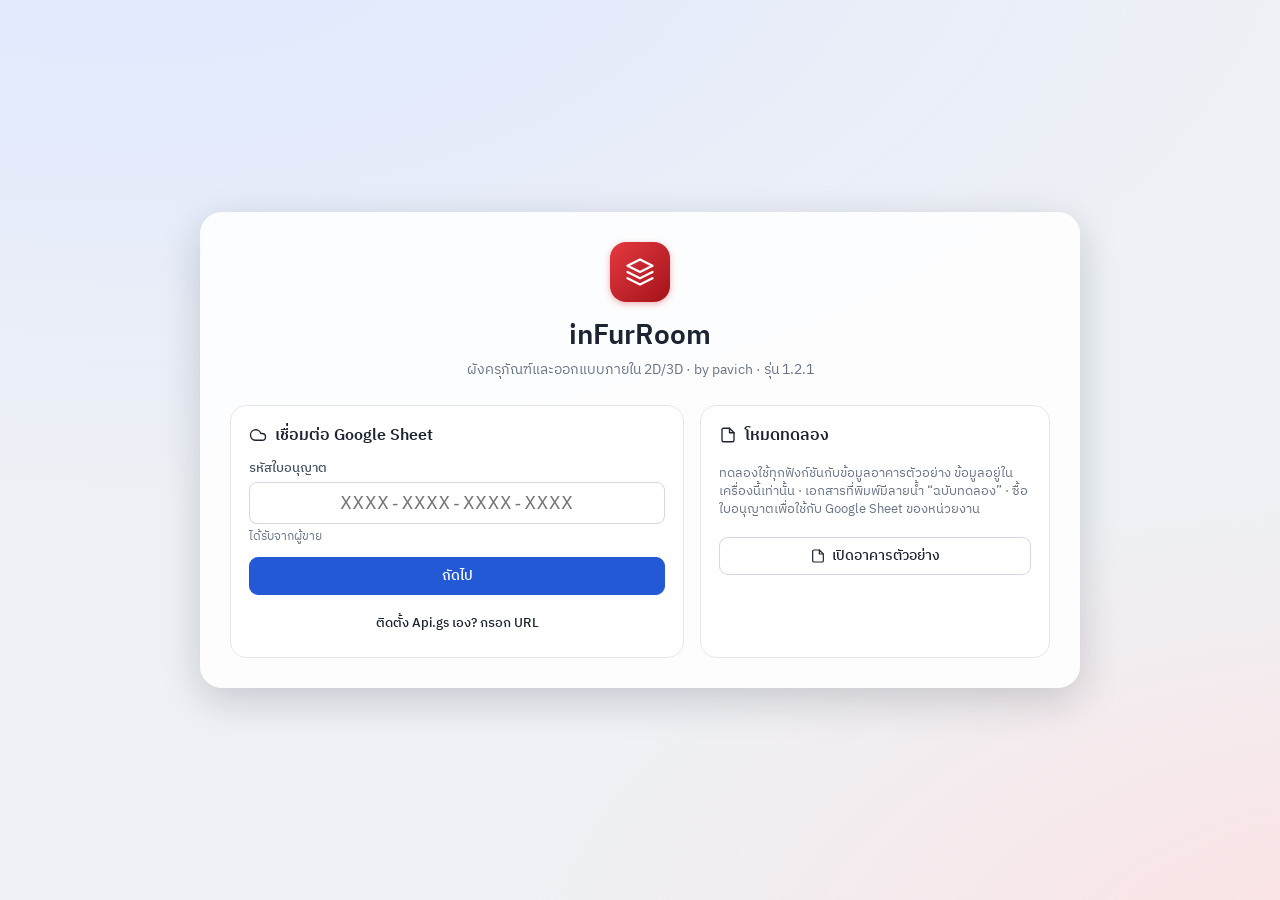
==== commit a239f197: "web app 1.2.1" ====
--- a/app/index.html
+++ b/app/index.html
@@ -8,8 +8,8 @@
     <link rel="manifest" href="./manifest.webmanifest" />
     <link rel="icon" type="image/png" href="./icon-192.png" />
     <link rel="apple-touch-icon" href="./icon-192.png" />
-    <script type="module" crossorigin src="./assets/index-On2wp8IB.js"></script>
-    <link rel="stylesheet" crossorigin href="./assets/index-BOkq2ER-.css">
+    <script type="module" crossorigin src="./assets/index-BpwggiuS.js"></script>
+    <link rel="stylesheet" crossorigin href="./assets/index-D6B2QlIE.css">
   </head>
   <body>
     <div id="root"></div>
--- a/app/assets/index-D6B2QlIE.css
+++ b/app/assets/index-D6B2QlIE.css
@@ -0,0 +1 @@
+@font-face{font-family:IBM Plex Sans Thai;font-style:normal;font-display:swap;font-weight:400;src:url([data-uri]) format("woff2"),url([data-uri]) format("woff");unicode-range:U+0460-052F,U+1C80-1C8A,U+20B4,U+2DE0-2DFF,U+A640-A69F,U+FE2E-FE2F}@font-face{font-family:IBM Plex Sans Thai;font-style:normal;font-display:swap;font-weight:400;src:url(./ibm-plex-sans-thai-thai-400-normal-Bt1rR4gi.woff2) format("woff2"),url(./ibm-plex-sans-thai-thai-400-normal-DKc8V4lk.woff) format("woff");unicode-range:U+02D7,U+0303,U+0331,U+0E01-0E5B,U+200C-200D,U+25CC}@font-face{font-family:IBM Plex Sans Thai;font-style:normal;font-display:swap;font-weight:400;src:url(./ibm-plex-sans-thai-latin-ext-400-normal-DBkYO1u-.woff2) format("woff2"),url(./ibm-plex-sans-thai-latin-ext-400-normal-n-X-g5Z4.woff) format("woff");unicode-range:U+0100-02BA,U+02BD-02C5,U+02C7-02CC,U+02CE-02D7,U+02DD-02FF,U+0304,U+0308,U+0329,U+1D00-1DBF,U+1E00-1E9F,U+1EF2-1EFF,U+2020,U+20A0-20AB,U+20AD-20C0,U+2113,U+2C60-2C7F,U+A720-A7FF}@font-face{font-family:IBM Plex Sans Thai;font-style:normal;font-display:swap;font-weight:400;src:url(./ibm-plex-sans-thai-latin-400-normal-CwmoKdEh.woff2) format("woff2"),url(./ibm-plex-sans-thai-latin-400-normal-YXrLwNa7.woff) format("woff");unicode-range:U+0000-00FF,U+0131,U+0152-0153,U+02BB-02BC,U+02C6,U+02DA,U+02DC,U+0304,U+0308,U+0329,U+2000-206F,U+20AC,U+2122,U+2191,U+2193,U+2212,U+2215,U+FEFF,U+FFFD}@font-face{font-family:IBM Plex Sans Thai;font-style:normal;font-display:swap;font-weight:500;src:url([data-uri]) format("woff2"),url([data-uri]) format("woff");unicode-range:U+0460-052F,U+1C80-1C8A,U+20B4,U+2DE0-2DFF,U+A640-A69F,U+FE2E-FE2F}@font-face{font-family:IBM Plex Sans Thai;font-style:normal;font-display:swap;font-weight:500;src:url(./ibm-plex-sans-thai-thai-500-normal-BrMc1XKn.woff2) format("woff2"),url(./ibm-plex-sans-thai-thai-500-normal-BoHUoq0p.woff) format("woff");unicode-range:U+02D7,U+0303,U+0331,U+0E01-0E5B,U+200C-200D,U+25CC}@font-face{font-family:IBM Plex Sans Thai;font-style:normal;font-display:swap;font-weight:500;src:url(./ibm-plex-sans-thai-latin-ext-500-normal-n470B0cW.woff2) format("woff2"),url(./ibm-plex-sans-thai-latin-ext-500-normal-DcylQI4B.woff) format("woff");unicode-range:U+0100-02BA,U+02BD-02C5,U+02C7-02CC,U+02CE-02D7,U+02DD-02FF,U+0304,U+0308,U+0329,U+1D00-1DBF,U+1E00-1E9F,U+1EF2-1EFF,U+2020,U+20A0-20AB,U+20AD-20C0,U+2113,U+2C60-2C7F,U+A720-A7FF}@font-face{font-family:IBM Plex Sans Thai;font-style:normal;font-display:swap;font-weight:500;src:url(./ibm-plex-sans-thai-latin-500-normal-DQcnnbdd.woff2) format("woff2"),url(./ibm-plex-sans-thai-latin-500-normal-h5t7erDE.woff) format("woff");unicode-range:U+0000-00FF,U+0131,U+0152-0153,U+02BB-02BC,U+02C6,U+02DA,U+02DC,U+0304,U+0308,U+0329,U+2000-206F,U+20AC,U+2122,U+2191,U+2193,U+2212,U+2215,U+FEFF,U+FFFD}@font-face{font-family:IBM Plex Sans Thai;font-style:normal;font-display:swap;font-weight:600;src:url([data-uri]) format("woff2"),url([data-uri]) format("woff");unicode-range:U+0460-052F,U+1C80-1C8A,U+20B4,U+2DE0-2DFF,U+A640-A69F,U+FE2E-FE2F}@font-face{font-family:IBM Plex Sans Thai;font-style:normal;font-display:swap;font-weight:600;src:url(./ibm-plex-sans-thai-thai-600-normal-DvfsyWAn.woff2) format("woff2"),url(./ibm-plex-sans-thai-thai-600-normal-BOwfviun.woff) format("woff");unicode-range:U+02D7,U+0303,U+0331,U+0E01-0E5B,U+200C-200D,U+25CC}@font-face{font-family:IBM Plex Sans Thai;font-style:normal;font-display:swap;font-weight:600;src:url(./ibm-plex-sans-thai-latin-ext-600-normal-BXI6PlF4.woff2) format("woff2"),url(./ibm-plex-sans-thai-latin-ext-600-normal-iH120vlL.woff) format("woff");unicode-range:U+0100-02BA,U+02BD-02C5,U+02C7-02CC,U+02CE-02D7,U+02DD-02FF,U+0304,U+0308,U+0329,U+1D00-1DBF,U+1E00-1E9F,U+1EF2-1EFF,U+2020,U+20A0-20AB,U+20AD-20C0,U+2113,U+2C60-2C7F,U+A720-A7FF}@font-face{font-family:IBM Plex Sans Thai;font-style:normal;font-display:swap;font-weight:600;src:url(./ibm-plex-sans-thai-latin-600-normal-BR-dhaTH.woff2) format("woff2"),url(./ibm-plex-sans-thai-latin-600-normal-P_JjY83V.woff) format("woff");unicode-range:U+0000-00FF,U+0131,U+0152-0153,U+02BB-02BC,U+02C6,U+02DA,U+02DC,U+0304,U+0308,U+0329,U+2000-206F,U+20AC,U+2122,U+2191,U+2193,U+2212,U+2215,U+FEFF,U+FFFD}:root{--bg: #eef1f5;--panel: #ffffff;--panel-2: #f7f8fa;--line: #e3e7ee;--line-2: #d3d9e2;--text: #1c2433;--muted: #677488;--accent: #2459d6;--accent-soft: #e8efff;--brand: #d3202a;--ok: #138a52;--ok-soft: #e3f6ec;--warn: #c26a00;--warn-soft: #fff2df;--err: #c62f2f;--err-soft: #fdeaea;--canvas: #e9ecf1;--grid: rgba(60, 80, 110, .07);--grid-2: rgba(60, 80, 110, .15);--shadow: 0 1px 2px rgba(16, 24, 40, .06), 0 4px 14px rgba(16, 24, 40, .07);--shadow-lg: 0 12px 40px rgba(16, 24, 40, .18);--r: 10px;--top: 56px;font-family:IBM Plex Sans Thai,system-ui,sans-serif;color:var(--text);background:var(--bg);-webkit-tap-highlight-color:transparent}*{box-sizing:border-box}html,body,#root{height:100%;margin:0;overflow:hidden}body{background:var(--bg);font-size:14px;line-height:1.45}button,input,select,textarea{font:inherit;color:inherit}input,select,textarea{border:1px solid var(--line-2);border-radius:8px;background:#fff;padding:7px 10px;min-height:36px;width:100%;outline:none;transition:border-color .15s,box-shadow .15s}textarea{resize:vertical}input:focus,select:focus,textarea:focus{border-color:var(--accent);box-shadow:0 0 0 3px var(--accent-soft)}input:disabled,select:disabled,textarea:disabled{background:var(--panel-2);color:var(--muted)}.mono{font-family:ui-monospace,Cascadia Mono,Consolas,monospace;letter-spacing:.01em}.small{font-size:12px}.hint{color:var(--muted);font-size:12.5px;margin:6px 0}.hint.lock{display:flex;gap:6px;align-items:center;background:var(--panel-2);border-radius:8px;padding:7px 10px}.err-text{color:var(--err);font-size:13px}.center{text-align:center}.ic{flex:none;display:block}.btn{display:inline-flex;align-items:center;justify-content:center;gap:6px;border:1px solid var(--line-2);background:#fff;border-radius:9px;padding:7px 14px;min-height:38px;cursor:pointer;font-weight:500;white-space:nowrap;transition:background .15s,border-color .15s,transform .05s}.btn:hover:not(:disabled){background:var(--panel-2)}.btn:active:not(:disabled){transform:translateY(1px)}.btn:disabled{opacity:.45;cursor:default}.btn.sm{min-height:32px;padding:4px 10px;font-size:13px}.btn.block{width:100%;white-space:normal;text-align:center}.btn.primary{background:var(--accent);border-color:var(--accent);color:#fff}.btn.primary:hover:not(:disabled){background:#1b4bbd}.btn.ghost{border-color:transparent;background:transparent}.btn.danger{color:var(--err);border-color:#f1c4c4}.btn.danger:hover:not(:disabled){background:var(--err-soft)}.btn-group{display:flex;gap:6px;flex-wrap:wrap}.icon-btn{display:inline-grid;place-items:center;width:38px;height:38px;border-radius:9px;border:1px solid transparent;background:transparent;cursor:pointer;color:var(--text)}.icon-btn:hover:not(:disabled){background:var(--panel-2)}.icon-btn:disabled{opacity:.35;cursor:default}.icon-btn.on{background:var(--accent-soft);color:var(--accent)}.icon-btn.sm{width:28px;height:28px}.seg{display:inline-flex;background:var(--panel-2);border:1px solid var(--line);border-radius:10px;padding:3px;gap:2px;flex:none}.seg button{border:0;background:transparent;padding:5px 12px;border-radius:7px;cursor:pointer;font-weight:500;color:var(--muted);white-space:nowrap;min-height:30px}.seg button.on{background:#fff;color:var(--text);box-shadow:0 1px 3px #0000001a}.seg button:disabled{opacity:.45;cursor:not-allowed}.chip{display:inline-flex;align-items:center;font-size:12px;padding:1px 8px;border-radius:99px;background:var(--panel-2);border:1px solid var(--line);color:var(--muted)}.chip.ok{background:var(--ok-soft);color:var(--ok);border-color:transparent}.chip.warn{background:var(--warn-soft);color:var(--warn);border-color:transparent}.app{display:flex;flex-direction:column;height:100%}.app{--sa-t: max(var(--safe-area-inset-top, 0px), env(safe-area-inset-top, 0px));--sa-b: max(var(--safe-area-inset-bottom, 0px), env(safe-area-inset-bottom, 0px));padding:var(--sa-t) max(var(--safe-area-inset-right, 0px),env(safe-area-inset-right,0px)) var(--sa-b) max(var(--safe-area-inset-left, 0px),env(safe-area-inset-left,0px))}.topbar{height:var(--top);flex:none;display:flex;align-items:center;gap:10px;padding:0 10px;background:var(--panel);border-bottom:1px solid var(--line);overflow-x:auto;overflow-y:hidden;scrollbar-width:none;position:relative;z-index:20}.topbar::-webkit-scrollbar{display:none}.brand{display:flex;align-items:center;gap:9px;flex:none;margin-right:4px}.brand b{display:block;font-size:15px;line-height:1.1}.brand small{color:var(--muted);font-size:11px}.logo{width:32px;height:32px;border-radius:9px;display:grid;place-items:center;color:#fff;background:linear-gradient(135deg,#e5393f,#a3131b);box-shadow:0 2px 6px #d3202a59}.logo.big{width:60px;height:60px;border-radius:16px}.tools{display:flex;align-items:center;gap:4px;flex:none}.tools .sep{width:1px;height:26px;background:var(--line);margin:0 4px}.tbtn{display:inline-flex;align-items:center;gap:5px;height:38px;padding:0 10px;border:1px solid transparent;border-radius:9px;background:transparent;cursor:pointer;font-weight:500;color:var(--text);white-space:nowrap}.tbtn:hover{background:var(--panel-2)}.tbtn.on{background:var(--accent-soft);color:var(--accent)}.tbtn.warn{background:var(--warn-soft);color:var(--warn)}.spacer{flex:1;min-width:6px}.pill{display:inline-flex;align-items:center;gap:6px;height:32px;padding:0 12px;border-radius:99px;border:1px solid var(--line);background:var(--panel-2);font-size:12.5px;font-weight:500;white-space:nowrap;cursor:pointer;flex:none}.pill.ok{color:var(--ok);background:var(--ok-soft);border-color:transparent}.pill.busy{color:var(--accent);background:var(--accent-soft);border-color:transparent}.pill.off{color:var(--muted)}.pill.err{color:var(--err);background:var(--err-soft);border-color:transparent}.pill.demo{color:var(--warn);background:var(--warn-soft);border-color:transparent;cursor:default}.pill.busy .ic{animation:spin 1.2s linear infinite}.menu-wrap{position:relative;flex:none}.avatar{width:36px;height:36px;border-radius:50%;border:0;background:#334155;color:#fff;font-weight:600;cursor:pointer}.menu{position:fixed;right:10px;top:calc(var(--top) - 4px);width:270px;background:#fff;border:1px solid var(--line);border-radius:12px;box-shadow:var(--shadow-lg);padding:6px;z-index:50}.menu .me{padding:10px;border-bottom:1px solid var(--line);margin-bottom:4px;display:grid;gap:2px}.menu .me small{color:var(--muted);word-break:break-all}.menu .me .chip{justify-self:start;margin-top:4px}.menu>button{display:flex;width:100%;gap:10px;align-items:center;border:0;background:transparent;text-align:left;padding:9px 10px;border-radius:8px;cursor:pointer}.menu>button:hover{background:var(--panel-2)}.menu>button.danger{color:var(--err)}.main{flex:1;display:grid;grid-template-columns:0 1fr 340px;min-height:0;position:relative}.main.with-sb{grid-template-columns:300px 1fr 340px}.main:not(.with-sb)>.plan-wrap{grid-column:2}.sidebar{background:var(--panel);border-right:1px solid var(--line);display:flex;flex-direction:column;min-height:0;overflow:hidden}.sb-head{padding:10px;border-bottom:1px solid var(--line);display:grid;gap:8px}.search{display:flex;align-items:center;gap:6px;border:1px solid var(--line-2);border-radius:9px;padding:0 6px 0 10px;background:#fff}.search:focus-within{border-color:var(--accent);box-shadow:0 0 0 3px var(--accent-soft)}.search input{border:0;box-shadow:none!important;padding:7px 0}.sb-row{display:flex;gap:6px;align-items:center}.chip-btn{display:inline-flex;gap:4px;align-items:center;border:1px solid var(--line);background:#fff;border-radius:99px;padding:3px 10px;font-size:12.5px;cursor:pointer}.chip-btn.on{background:var(--accent-soft);color:var(--accent);border-color:transparent}.sb-count{margin-left:auto;color:var(--muted);font-size:12px}.sb-filters{display:grid;gap:6px}.sb-list{overflow-y:auto;flex:1;padding:6px 0 20px;overscroll-behavior:contain}.sb-room-row{display:flex;align-items:center;padding:2px 10px 2px 4px;gap:2px}.sb-room-row.sel{background:var(--accent-soft)}.tw{width:26px;height:30px;display:grid;place-items:center;border:0;background:transparent;cursor:pointer;color:var(--muted);flex:none}.sb-room-name{flex:1;display:flex;align-items:center;gap:8px;border:0;background:transparent;text-align:left;padding:6px 4px;cursor:pointer;min-width:0}.sb-room-name b{font-weight:600;overflow:hidden;text-overflow:ellipsis;white-space:nowrap}.sb-room-name small{color:var(--muted);font-size:11px;white-space:nowrap}.swatch{width:12px;height:12px;border-radius:3px;border:2px solid #64748b;flex:none}.cnt{font-size:11.5px;color:var(--muted);background:var(--panel-2);border-radius:99px;padding:0 8px}.sb-item{display:flex;align-items:center;padding-right:8px}.sb-item.sel{background:var(--accent-soft)}.sb-item:hover:not(.sel){background:var(--panel-2)}.sb-item-btn{flex:1;min-width:0;display:flex;align-items:center;gap:8px;border:0;background:transparent;padding:4px 2px;cursor:pointer;text-align:left}.ico{width:28px;height:28px;border-radius:7px;display:grid;place-items:center;font-size:15px;flex:none;box-shadow:inset 0 0 0 1px #00000014}.ico img{width:22px;height:22px;object-fit:contain}.txt{min-width:0;display:grid}.txt b{font-weight:500;font-size:13px;overflow:hidden;text-overflow:ellipsis;white-space:nowrap}.txt small{color:var(--muted);font-size:11.5px;overflow:hidden;text-overflow:ellipsis;white-space:nowrap}.box-tag{margin-left:auto;display:inline-flex;gap:2px;align-items:center;font-size:11px;color:var(--muted)}.sb-empty{color:var(--muted);text-align:center;padding:30px 16px}.sb-removed{margin:6px 0 12px;justify-content:center;color:var(--accent)}.sb-warn{color:#b45309;white-space:normal;text-align:center}.assign-bar{display:flex;flex-wrap:wrap;gap:8px;align-items:center;justify-content:flex-end;margin-top:10px;padding-top:10px;border-top:1px solid var(--line)}.assign-bar .hint{margin:0 auto 0 0}.assign-bar select{width:auto;max-width:260px}.tbl.sum tbody tr.on td{background:#eef3ff}.tbl input[type=checkbox]{width:18px;height:18px;min-height:0;padding:0;margin:0;cursor:pointer}.plan-wrap{position:relative;min-width:0;min-height:0;background:var(--canvas);overflow:hidden}.plan{width:100%;height:100%;display:block;touch-action:none;user-select:none;-webkit-user-select:none;cursor:grab}.plan:active{cursor:grabbing}.drawing .plan{cursor:crosshair}.grid-minor{stroke:var(--grid);fill:none}.grid-major{stroke:var(--grid-2);fill:none}.room-floor{cursor:pointer}.room.editable .room-floor{cursor:move}.room-wall{fill:none;stroke-linejoin:miter;pointer-events:none}.room.ph .room-wall{opacity:.55}.room-sel{fill:none;stroke:var(--accent);pointer-events:none}.room .win line{stroke:#3b82f6}.room .win line:first-child{stroke-width:17}.room .door line:nth-child(2){stroke:#334155}.room .door path{fill:none;stroke:#64748b}.room-label{pointer-events:none;fill:#334155;paint-order:stroke;stroke:#ffffffd9;stroke-width:3px;stroke-linejoin:round}.room-label .rn{font-weight:600}.room-label .rc,.room-label .ra{fill:var(--muted)}.dims text{fill:#3b4b63;text-anchor:middle;dominant-baseline:central;pointer-events:none;paint-order:stroke;stroke:var(--canvas);stroke-width:3px;font-weight:500}.item{cursor:pointer}.unlocked .item{cursor:move}.item rect{stroke:#0f172a73}.item.auto rect{stroke-dasharray:none}.item.bare rect{stroke:transparent}.item.bare:hover rect{stroke:#0f172a40;stroke-dasharray:3 2}.item.dim{opacity:.18}.item .front{stroke:#0f172a59}.item .emo{text-anchor:middle;dominant-baseline:central;pointer-events:none}.item image{pointer-events:none}.item .badge circle{fill:var(--accent);stroke:#fff}.item .badge text{fill:#fff;text-anchor:middle;font-weight:600}.labels text{text-anchor:middle;fill:#334155;pointer-events:none;paint-order:stroke;stroke:#ffffffe6;stroke-width:2.5px;stroke-linejoin:round}.labels .lk{font-weight:600;fill:#1e293b}.sel-item rect{fill:none;stroke:var(--accent);pointer-events:none}.sel-item line{stroke:var(--accent)}.rot-h{fill:#fff;stroke:var(--accent);cursor:grab}.orig{fill:none;stroke:#f97316;pointer-events:none}.ghost-tip{text-anchor:middle;fill:var(--accent);font-weight:600;paint-order:stroke;stroke:#fff;stroke-width:3px;pointer-events:none}.vert-h{fill:#fff;stroke:var(--accent);cursor:move}.mid-h circle{fill:var(--accent);stroke:#fff;cursor:copy}.mid-h path{stroke:#fff;pointer-events:none}.draw polyline{fill:#2459d612;stroke:#475569bf;stroke-linejoin:miter}.draw circle{fill:#fff;stroke:var(--accent)}.draw circle.first{fill:var(--accent-soft)}.draw circle.cur{fill:var(--accent);stroke:none}.draw text{text-anchor:middle;fill:var(--accent);font-weight:600;paint-order:stroke;stroke:#fff;stroke-width:3px}.plan-empty{position:absolute;top:0;right:0;bottom:0;left:0;display:grid;place-content:center;justify-items:center;gap:4px;color:var(--muted);pointer-events:none;text-align:center}.plan-empty p{margin:6px 0 0;font-weight:600;font-size:16px}.zoom-ctl{position:absolute;right:14px;bottom:14px;display:grid;background:#fff;border-radius:12px;box-shadow:var(--shadow);overflow:hidden}.zoom-ctl button{width:42px;height:42px;display:grid;place-items:center;border:0;background:transparent;cursor:pointer}.zoom-ctl button+button{border-top:1px solid var(--line)}.zoom-ctl button:hover{background:var(--panel-2)}.scale-bar{position:absolute;left:14px;bottom:14px;display:flex;align-items:center;gap:8px;font-size:12px;color:#334155;background:#ffffffd9;padding:4px 10px;border-radius:8px;pointer-events:none}.scale-bar i{display:block;height:6px;border:2px solid #334155;border-top:0}.draw-bar,.confirm-bar{position:absolute;left:50%;top:12px;transform:translate(-50%);display:flex;align-items:center;gap:8px;background:#fff;border-radius:12px;box-shadow:var(--shadow-lg);padding:8px 10px 8px 14px;max-width:calc(100% - 24px);flex-wrap:wrap;z-index:5}.confirm-bar{border:2px solid #f97316}.kind-grid{display:grid;grid-template-columns:repeat(auto-fill,minmax(200px,1fr));gap:6px}.kind-card{display:flex;align-items:center;gap:8px;border:1px solid var(--line);border-radius:10px;padding:6px 6px 6px 8px}.kind-card .txt{flex:1}.nowrap{white-space:nowrap}.swatches{display:flex;flex-wrap:wrap;gap:6px;align-items:center}.sw{width:26px;height:26px;border-radius:7px;border:2px solid #fff;box-shadow:0 0 0 1px var(--line-2);cursor:pointer;padding:0}.sw.on{box-shadow:0 0 0 2px var(--accent)}.sw-pick{width:34px;height:28px;padding:0 2px;min-height:0;border-radius:7px;cursor:pointer}.view3d{position:relative;min-width:0;min-height:0;background:#e7ebf0;overflow:hidden;touch-action:none}.view3d.loading{display:grid;place-content:center;justify-items:center;gap:10px;color:var(--muted)}.v3-tools{position:absolute;left:12px;top:12px;display:flex;gap:6px;flex-wrap:wrap;align-items:center;background:#ffffffeb;padding:5px;border-radius:12px;box-shadow:var(--shadow);max-width:calc(100% - 24px)}.v3-tools .sep{width:1px;height:24px;background:var(--line)}.v3-tools .tbtn:disabled{opacity:.5}.v3-hint{position:absolute;left:12px;bottom:12px;font-size:12px;color:#475569;background:#fffc;padding:4px 10px;border-radius:8px;pointer-events:none}.v3-label-wrap{pointer-events:none}.v3-label{background:#ffffffe6;border:1px solid var(--line-2);padding:2px 9px;border-radius:99px;font-size:12px;font-weight:600;white-space:nowrap;color:#1e293b;box-shadow:0 1px 4px #0000001a}.v3-live{background:#1e293b;color:#fff;padding:3px 10px;border-radius:8px;font-size:13px;font-weight:600;white-space:nowrap;box-shadow:0 2px 8px #00000040}.v3-live.bad{background:#e5484d}.v3-label.sel{background:var(--accent);color:#fff;border-color:var(--accent)}.main:not(.with-sb)>.view3d{grid-column:2}@media (max-width: 980px){.main>.view3d{grid-column:1;grid-row:1}.v3-tools .tbtn span,.v3-hint{display:none}}.inspector{background:var(--panel);border-left:1px solid var(--line);overflow-y:auto;min-height:0;overscroll-behavior:contain}.insp{padding:0 0 30px}.insp-empty{padding:30px;color:var(--muted);text-align:center}.insp-head{display:flex;gap:12px;padding:14px;border-bottom:1px solid var(--line);align-items:flex-start;position:sticky;top:0;background:var(--panel);z-index:2}.glyph{width:52px;height:52px;border-radius:12px;display:grid;place-items:center;font-size:26px;flex:none;box-shadow:inset 0 0 0 1px #00000014;color:#475569}.glyph img{width:40px;height:40px;object-fit:contain}.glyph.room{border:3px solid #64748b}.ttl{flex:1;min-width:0}.ttl .mono{color:var(--muted);font-size:12px}.ttl h3{margin:1px 0 6px;font-size:16px;line-height:1.3}.chips{display:flex;gap:4px;flex-wrap:wrap}.insp section{padding:12px 14px;border-bottom:1px solid var(--line);display:grid;grid-template-columns:minmax(0,1fr);gap:8px}.insp h4,h4.sub{margin:0;font-size:12px;text-transform:uppercase;letter-spacing:.04em;color:var(--muted);font-weight:600}h4.sub{margin:14px 0 6px}.row-field{display:grid;grid-template-columns:110px 1fr;align-items:center;gap:8px;font-size:13px}.row-field>span{color:#475569}.row-field>span small{color:var(--muted);display:block;font-size:11px}.grid2{display:grid;grid-template-columns:minmax(0,1fr) minmax(0,1fr);gap:8px}.grid2 .row-field{grid-template-columns:1fr;gap:3px}.grid3{display:grid;grid-template-columns:repeat(3,minmax(0,1fr));gap:6px}.len{display:flex;align-items:center;border:1px solid var(--line-2);border-radius:8px;background:#fff;overflow:hidden}.len:focus-within{border-color:var(--accent);box-shadow:0 0 0 3px var(--accent-soft)}.len input{border:0;box-shadow:none!important;min-width:0;text-align:right;padding-right:4px}.len em{font-style:normal;color:var(--muted);padding:0 8px 0 2px;font-size:12px;white-space:nowrap}.len.dis{background:var(--panel-2)}.len input{touch-action:pan-y;cursor:ew-resize;width:0;flex:1 1 auto}.grid3>*,.grid2>*{min-width:0}.len input:focus{cursor:text}.len{container-type:inline-size}.len-steps{flex:none;display:flex;flex-direction:column;align-self:stretch;border-left:1px solid var(--line-2)}.len-step{flex:1;width:26px;min-height:17px;border:0;background:var(--panel-2, #f3f5f8);color:var(--ink, #1e293b);font-size:15px;line-height:1;cursor:pointer;touch-action:none;user-select:none;-webkit-user-select:none;padding:0}.len-step+.len-step{border-top:1px solid var(--line-2)}@container (max-width: 120px){.len em{display:none}.len input{padding-left:4px}}.len-step:hover:not(:disabled){background:var(--accent-soft);color:var(--accent)}.len-step:active:not(:disabled){background:var(--accent);color:#fff}.len-step:disabled{opacity:.4;cursor:default}.inbox{display:flex;align-items:center;gap:8px;background:var(--accent-soft);color:#1e3a8a;border-radius:9px;padding:8px 10px;font-size:13px;flex-wrap:wrap}.inbox span{flex:1}.kid-list{display:grid;gap:4px}.kid{display:flex;align-items:center;gap:8px;text-align:left;border:1px solid var(--line);background:#fff;border-radius:8px;padding:6px 8px;cursor:pointer}.kid b{font-weight:500;flex:1;overflow:hidden;text-overflow:ellipsis;white-space:nowrap}.kid small{color:var(--muted)}.save-row{display:flex;gap:6px;position:sticky;bottom:0;background:var(--panel);padding-top:6px}.opening{border:1px solid var(--line);border-radius:10px;padding:8px;display:grid;gap:6px}.op-head{display:flex;align-items:center;gap:6px}.op-head select{flex:1;min-height:30px;padding:3px 8px}.inline{display:flex;gap:6px}.floor-panel{padding:16px}.floor-panel h3{margin:0 0 12px}.stats{display:grid;grid-template-columns:repeat(3,1fr);gap:8px}.stats div{background:var(--panel-2);border-radius:10px;padding:10px;display:grid;text-align:center}.stats b{font-size:22px}.stats span{color:var(--muted);font-size:12px}.tips{color:#475569;padding-left:18px;margin:16px 0 0;display:grid;gap:8px;font-size:13px}.tips .ic{display:inline;vertical-align:-2px}.toggle{display:flex;align-items:center;gap:10px;cursor:pointer;font-size:13px}.toggle input{display:none}.toggle i{width:38px;height:22px;border-radius:99px;background:var(--line-2);position:relative;flex:none;transition:background .15s}.toggle i:after{content:"";position:absolute;width:18px;height:18px;border-radius:50%;background:#fff;top:2px;left:2px;box-shadow:0 1px 2px #0003;transition:left .15s}.toggle input:checked+i{background:var(--accent)}.toggle input:checked+i:after{left:18px}.toggle.dis{opacity:.5;cursor:default}.modal-bg{position:fixed;top:0;right:0;bottom:0;left:0;background:#0f172a66;display:grid;place-items:center;z-index:100;padding:16px;animation:fade .15s}.modal{background:#fff;border-radius:16px;width:min(460px,100%);max-height:calc(100vh - 32px);display:flex;flex-direction:column;box-shadow:var(--shadow-lg);animation:pop .18s}.modal.wide{width:min(720px,100%)}.modal header{display:flex;align-items:center;justify-content:space-between;padding:14px 14px 6px 20px}.modal h2{margin:0;font-size:18px}.modal-body{padding:6px 20px 16px;overflow-y:auto;display:grid;gap:12px}.modal footer{display:flex;justify-content:flex-end;gap:8px;padding:12px 20px;border-top:1px solid var(--line)}.field{display:grid;gap:4px;font-size:13px}.field>span{font-weight:500;color:#475569}.field small{color:var(--muted);font-size:12px}.kv{display:grid;grid-template-columns:100px 1fr;gap:6px 10px;margin:0;font-size:13px}.kv dt{color:var(--muted)}.kv dd{margin:0;word-break:break-all}.tbl{width:100%;border-collapse:collapse;font-size:13px}.tbl th,.tbl td{text-align:left;padding:6px;border-bottom:1px solid var(--line)}.tbl th{color:var(--muted);font-weight:500}.tbl select{min-height:30px;padding:2px 6px}.add-user{display:grid;grid-template-columns:2fr 1.3fr 1fr auto;gap:6px}.seg.tabs{width:100%}.seg.tabs button{flex:1;display:inline-flex;align-items:center;justify-content:center;gap:6px;min-height:36px}.choice-row{display:grid;grid-template-columns:repeat(3,1fr);gap:8px}.opt{display:grid;gap:2px;text-align:left;border:1.5px solid var(--line-2);background:#fff;border-radius:10px;padding:10px 12px;cursor:pointer}.opt small{color:var(--muted);font-size:12px}.opt.on{border-color:var(--accent);background:var(--accent-soft)}.sign-grid{display:grid;grid-template-columns:70px 1.3fr 1fr;gap:6px;align-items:center;font-size:13px}.sign-grid span{color:#475569;font-weight:500}.modal-actions{display:flex;justify-content:flex-end;gap:8px}.conflict{display:flex;gap:10px;align-items:center;justify-content:space-between;border:1px solid var(--line);border-radius:10px;padding:10px 12px;flex-wrap:wrap}.conflict small{display:block;color:var(--muted)}.auth-banner{display:flex;align-items:center;gap:10px;padding:6px 14px;background:var(--warn-soft);color:#7a4300;font-size:13px;flex-wrap:wrap;border-bottom:1px solid #f4d8ad}.toast{position:fixed;left:50%;bottom:22px;transform:translate(-50%);display:flex;align-items:center;gap:10px;background:#1f2937;color:#fff;border-radius:12px;padding:10px 10px 10px 14px;box-shadow:var(--shadow-lg);z-index:120;max-width:calc(100vw - 24px);animation:up .2s}.toast.err{background:#8f1d1d}.toast button{border:0;background:#ffffff24;color:#fff;border-radius:8px;padding:4px 10px;cursor:pointer;font-weight:500}.toast button.x{background:transparent;padding:4px}.welcome{height:100%;overflow-y:auto;display:grid;place-items:center;padding:20px;background:radial-gradient(1200px 600px at 10% -10%,#dfe8ff,transparent),radial-gradient(900px 500px at 110% 110%,#ffe1e1,transparent),var(--bg)}.welcome-card{width:min(880px,100%);background:#ffffffd9;-webkit-backdrop-filter:blur(8px);backdrop-filter:blur(8px);border-radius:22px;box-shadow:var(--shadow-lg);padding:30px}.hero{text-align:center;display:grid;justify-items:center;gap:4px;margin-bottom:24px}.hero h1{margin:10px 0 0;font-size:28px}.hero p{margin:0;color:var(--muted)}.choices{display:grid;grid-template-columns:1.3fr 1fr;gap:16px}.choice{background:#fff;border:1px solid var(--line);border-radius:16px;padding:18px;display:grid;gap:12px;align-content:start}.choice h2{margin:0;font-size:16px;display:flex;gap:8px;align-items:center}.signin{display:grid;gap:10px;justify-items:center;text-align:center;padding:8px 0}.signin p{margin:0}.gbtn{min-height:44px}.splash{height:100%;display:grid;place-items:center}.crash{background:#fff;border-radius:16px;box-shadow:var(--shadow-lg);padding:24px;max-width:480px;display:grid;gap:8px}.crash h2,.crash p{margin:0}.crash pre{background:var(--panel-2);padding:8px;border-radius:8px;white-space:pre-wrap;font-size:12px;color:var(--err)}.spinner{width:34px;height:34px;border:3px solid var(--line-2);border-top-color:var(--accent);border-radius:50%;animation:spin .8s linear infinite}@keyframes spin{to{transform:rotate(360deg)}}@keyframes fade{0%{opacity:0}}@keyframes pop{0%{transform:scale(.97);opacity:0}}@keyframes up{0%{transform:translate(-50%,10px);opacity:0}}.modal.xl{width:min(1040px,100%);height:min(860px,calc(100vh - 32px))}.modal.xl .modal-body{align-content:start}.muted{color:var(--muted)}.num{text-align:right!important;font-variant-numeric:tabular-nums;white-space:nowrap}.sum-ctl{display:flex;gap:8px;flex-wrap:wrap;align-items:center}.sum-ctl select,.sum-ctl input{min-height:36px;width:auto}.sum-ctl .grow{flex:1;min-width:180px}.sum-ctl .toggle{flex:none}.sum-name{display:inline-flex;align-items:center;gap:6px}.sum-wrap{overflow:auto;border:1px solid var(--line);border-radius:10px}.tbl.sum th{position:sticky;top:0;background:var(--panel-2);z-index:1}.tbl.sum th.sortable{cursor:pointer;-webkit-user-select:none;user-select:none}.tbl.sum td,.tbl.sum th{padding:7px 8px}.sum-row{cursor:pointer}.sum-row:hover,.sum-row.open{background:var(--accent-soft)}.sum-row .ic{vertical-align:-2px;color:var(--muted)}.sum-detail td{background:#f8fafc}.sum-other{font-size:12.5px;margin-bottom:6px}.sum-names{display:flex;flex-wrap:wrap;gap:4px}.sum-names .chip{color:var(--text);background:#fff}.tbl.sum tfoot td{font-weight:600;background:var(--panel-2);border-top:2px solid var(--line)}.foot-note{margin-right:auto;color:var(--muted);font-size:13px;align-self:center}.modal footer{flex-wrap:wrap;align-items:center}.add-row{display:flex;gap:6px}.add-row input{flex:1}.name-in{width:100%;border-color:transparent;background:transparent}.name-in:hover,.name-in:focus{border-color:var(--line);background:#fff}.hist{display:grid}.hist-day{position:sticky;top:-6px;background:#fff;font-weight:600;font-size:13px;padding:10px 2px 4px;border-bottom:1px solid var(--line);z-index:1}.hist-row{display:grid;grid-template-columns:58px auto 1fr auto;gap:10px;align-items:start;padding:7px 2px;border-bottom:1px solid #f0f2f6;font-size:13px}.hist-row.undone{opacity:.55}.hist-time{color:var(--muted);font-variant-numeric:tabular-nums}.hist-d{overflow-wrap:anywhere}.hist-d .link{margin-left:6px}.hist-u{color:var(--muted);font-size:12px;max-width:140px;overflow:hidden;text-overflow:ellipsis;white-space:nowrap}.chip.k{white-space:nowrap}.chip.err{background:var(--err-soft);color:var(--err);border-color:transparent}.chip.move{background:var(--accent-soft);color:var(--accent);border-color:transparent}.link{border:0;background:none;color:var(--accent);cursor:pointer;padding:0;font-size:12px;text-decoration:underline}.hist-target{display:flex;align-items:center;justify-content:space-between;gap:8px;background:var(--accent-soft);border-radius:10px;padding:8px 12px;font-size:13px}.room-items{display:grid;gap:3px}.room-item{display:flex;align-items:center;gap:8px;text-align:left;border:1px solid var(--line);background:#fff;border-radius:8px;padding:5px 8px;cursor:pointer;font-size:13px}.room-item b{font-weight:500;flex:1;min-width:0;overflow:hidden;text-overflow:ellipsis;white-space:nowrap}.room-item{min-width:0}.room-item em{font-style:normal;font-weight:600;background:var(--panel-2);border-radius:99px;padding:0 8px}.insp-actions{display:grid;gap:6px}.floor-actions{display:grid;gap:6px;margin-top:18px}.floor-actions .btn{justify-content:flex-start}@media (max-width: 700px){.hist-row{grid-template-columns:46px 1fr}.hist-row .chip.k{grid-column:2;justify-self:start}.hist-d,.hist-u{grid-column:2}}.seg.scope{width:100%}.seg.scope button{flex:1;padding:5px 6px;font-size:12.5px;overflow:hidden;text-overflow:ellipsis}.icon2d{display:flex;gap:12px;align-items:center}.icon2d-btns{display:grid;gap:6px;flex:1;min-width:0}.icon2d-prev{flex:none;width:72px;height:72px;border-radius:12px;display:grid;place-items:center;background:repeating-conic-gradient(#e9edf3 0,#e9edf3 25%,#fff 0,#fff 50%) 0 0 / 14px 14px;border:1px solid var(--line)}.icon2d-prev .tile{width:56px;height:56px;border-radius:6px;border:1px solid rgba(15,23,42,.35);display:grid;place-items:center;overflow:hidden}.icon2d-prev .tile span{font-size:32px;line-height:1}.icon2d-prev .tile img{width:88%;height:88%;object-fit:contain}.icon2d-prev .tile img.fill{width:100%;height:100%;object-fit:fill}.icon-grid{display:grid;grid-template-columns:repeat(auto-fill,minmax(46px,1fr));gap:6px}.icon-cell{height:46px;border:1px solid var(--line);background:#fff;border-radius:10px;font-size:24px;cursor:pointer;position:relative;display:grid;place-items:center;padding:0}.icon-cell:hover{border-color:var(--accent);background:var(--accent-soft)}.icon-cell.used{box-shadow:inset 0 0 0 2px var(--accent-soft)}.icon-grid.img{grid-template-columns:repeat(auto-fill,minmax(76px,1fr))}.icon-cell.img{height:76px;background:repeating-conic-gradient(#eef1f5 0,#eef1f5 25%,#fff 0,#fff 50%) 0 0 / 12px 12px}.icon-cell.img img{max-width:80%;max-height:80%}.icon-cell em{position:absolute;right:4px;bottom:3px;font-style:normal;font-size:11px;background:var(--accent);color:#fff;border-radius:99px;padding:0 6px}.upload-box{border:2px dashed var(--line);border-radius:14px;min-height:200px;display:grid;place-items:center;cursor:pointer;text-align:center;color:var(--muted);padding:12px}.upload-box:hover{border-color:var(--accent)}.upload-box span{display:grid;gap:4px}.upload-box small{font-size:12px}.checker{background:repeating-conic-gradient(#e9edf3 0,#e9edf3 25%,#fff 0,#fff 50%) 0 0 / 16px 16px;border-radius:10px;padding:10px}.checker img{display:block;max-width:220px;max-height:220px}.lic-card{max-width:560px}.lic-form{display:grid;gap:12px}.key-in{font-size:18px;letter-spacing:.08em;text-align:center}.eula{border:1px solid var(--line);border-radius:10px;background:var(--panel-2)}.eula summary{cursor:pointer;padding:8px 12px;font-weight:500;font-size:13px}.eula pre{margin:0;padding:0 12px 12px;max-height:220px;overflow:auto;white-space:pre-wrap;font:inherit;font-size:12.5px;color:#475569;line-height:1.6}.lic-banner{background:var(--err-soft);color:var(--err)}.brand small.trial{color:var(--brand);font-weight:600}.brand small{max-width:180px;overflow:hidden;text-overflow:ellipsis;white-space:nowrap;display:block}.about-head{display:flex;gap:8px;align-items:center;font-size:16px}@media (max-width: 1280px){.tbtn span,.brand div,.add span{display:none}.tbtn{padding:0 9px}.main{grid-template-columns:0 1fr 320px}.main.with-sb{grid-template-columns:280px 1fr 320px}}@media (max-width: 980px){.main,.main.with-sb{grid-template-columns:1fr}.main>.plan-wrap{grid-column:1;grid-row:1}.sidebar{position:absolute;left:0;top:0;bottom:0;width:min(320px,85vw);z-index:10;box-shadow:var(--shadow-lg)}.inspector{position:absolute;right:0;left:0;bottom:0;max-height:55%;z-index:9;border-left:0;border-top:1px solid var(--line);border-radius:16px 16px 0 0;box-shadow:0 -8px 30px #00000026;display:none}.main.has-sel .inspector{display:block}.choices{grid-template-columns:1fr}}.upd-banner{background:var(--accent-soft);color:var(--accent);border-bottom-color:#c9d8ff}.gsign{min-height:42px}.lic-refresh{margin:8px 0 4px;display:grid;gap:4px}.lic-refresh .row{display:flex;gap:8px}.lic-refresh .row input{flex:1}.dept-ask{position:fixed;left:50%;bottom:calc(24px + var(--sa-b, 0px));transform:translate(-50%);z-index:60;display:flex;align-items:center;gap:10px;flex-wrap:wrap;justify-content:center;background:#fff;border:2px solid var(--accent);border-radius:14px;box-shadow:var(--shadow-lg);padding:10px 14px;max-width:calc(100vw - 32px)}.wall-ask.up{bottom:calc(92px + var(--sa-b, 0px))}.multi-btn{position:absolute;left:12px;bottom:44px;display:flex;align-items:center;gap:6px;border:1px solid var(--line-2);background:#fff;border-radius:10px;padding:8px 12px;box-shadow:var(--shadow);cursor:pointer;font-weight:500;min-height:40px}.multi-btn.on{background:var(--accent);color:#fff;border-color:var(--accent)}.plan .sel-box{fill:#2459d614;stroke:var(--accent)}.joy{position:absolute;left:24px;bottom:calc(52px + var(--sa-b, 0px));width:120px;height:120px;border-radius:50%;background:#ffffff8c;border:2px solid rgba(30,41,59,.25);display:grid;place-items:center;touch-action:none;z-index:4}.joy-knob{width:52px;height:52px;border-radius:50%;background:var(--accent);box-shadow:0 2px 8px #00000040;pointer-events:none}.walk-exit{position:absolute;right:12px;top:12px;z-index:4;box-shadow:var(--shadow)}.v3-tools .seg button.on{background:var(--accent);color:#fff}.mb{display:grid;grid-template-columns:320px 1fr;gap:16px;min-height:0}.mb-side{display:grid;gap:10px;align-content:start;overflow-y:auto;max-height:calc(min(860px,100vh - 32px) - 150px);padding-right:4px}.mb-side section{display:grid;gap:8px}.mb-side h4{margin:0}.mb-chips{display:flex;flex-wrap:wrap;gap:6px}.mb-list{display:grid;gap:4px;max-height:200px;overflow-y:auto}.mb-row{display:flex;align-items:center;gap:8px;text-align:left;border:1px solid var(--line);background:#fff;border-radius:8px;padding:6px 10px;cursor:pointer;font:inherit}.mb-row.on{border-color:var(--accent);background:var(--accent-soft, #eaf0ff)}.mb-row i{width:14px;height:14px;border-radius:4px;border:1px solid rgba(0,0,0,.15);flex:none}.mb-row small{margin-left:auto;color:var(--muted, #64748b)}.mb-colors{display:flex;flex-wrap:wrap;gap:6px;align-items:center}.mb-colors button{width:26px;height:26px;border-radius:7px;border:1px solid rgba(0,0,0,.15);cursor:pointer}.mb-colors button.on{outline:2px solid var(--accent);outline-offset:2px}.mb-colors button.orig{width:auto;padding:0 8px;font-size:12px;background:linear-gradient(135deg,#f3e7d6,#dbe4f5)}.mb-angle{display:flex;align-items:center;gap:6px}.mb-angle input{flex:1;min-width:0}.mb-angle .btn{padding:2px 8px;min-height:0}.mb-colors input[type=color]{width:34px;height:28px;padding:0;border:none;background:none}.mb-main{display:grid;grid-template-rows:minmax(260px,1fr) auto;gap:12px;min-height:0}.mb-3d{position:relative;border-radius:12px;overflow:hidden;border:1px solid var(--line);min-height:260px}.mb-tag{position:absolute;left:8px;top:8px;font-size:12px;background:#ffffffd9;border-radius:6px;padding:2px 8px}.mb-bottom{display:grid;grid-template-columns:200px 1fr;gap:12px}.mb-top{position:relative;border:1px solid var(--line);border-radius:12px;display:grid;place-items:center;min-height:180px;padding:30px 10px 10px;background-image:linear-gradient(#e5e9ef 1px,transparent 1px),linear-gradient(90deg,#e5e9ef 1px,transparent 1px);background-size:16px 16px}.mb-top img{max-width:100%;max-height:150px}.mb-save{display:grid;gap:8px;align-content:start}@media (max-width: 760px){.mb{grid-template-columns:1fr}.mb-side{max-height:none}.mb-bottom{grid-template-columns:1fr}}
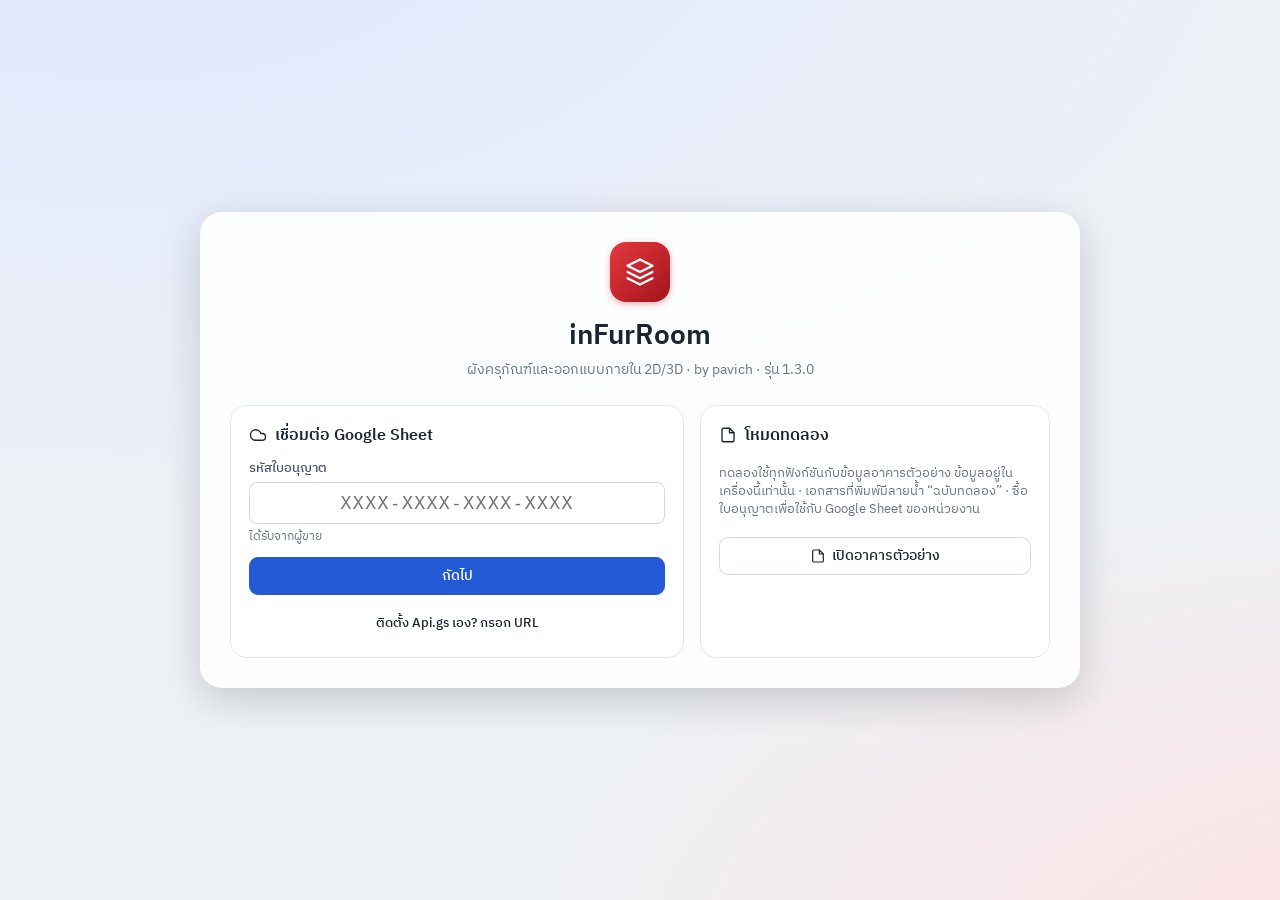
==== commit fedb8a2d: "web app 1.3.0" ====
--- a/app/index.html
+++ b/app/index.html
@@ -8,8 +8,8 @@
     <link rel="manifest" href="./manifest.webmanifest" />
     <link rel="icon" type="image/png" href="./icon-192.png" />
     <link rel="apple-touch-icon" href="./icon-192.png" />
-    <script type="module" crossorigin src="./assets/index-BpwggiuS.js"></script>
-    <link rel="stylesheet" crossorigin href="./assets/index-D6B2QlIE.css">
+    <script type="module" crossorigin src="./assets/index-C8rF_8sk.js"></script>
+    <link rel="stylesheet" crossorigin href="./assets/index-CzJwIERu.css">
   </head>
   <body>
     <div id="root"></div>
--- a/app/assets/index-CzJwIERu.css
+++ b/app/assets/index-CzJwIERu.css
@@ -0,0 +1 @@
+@font-face{font-family:IBM Plex Sans Thai;font-style:normal;font-display:swap;font-weight:400;src:url([data-uri]) format("woff2"),url([data-uri]) format("woff");unicode-range:U+0460-052F,U+1C80-1C8A,U+20B4,U+2DE0-2DFF,U+A640-A69F,U+FE2E-FE2F}@font-face{font-family:IBM Plex Sans Thai;font-style:normal;font-display:swap;font-weight:400;src:url(./ibm-plex-sans-thai-thai-400-normal-Bt1rR4gi.woff2) format("woff2"),url(./ibm-plex-sans-thai-thai-400-normal-DKc8V4lk.woff) format("woff");unicode-range:U+02D7,U+0303,U+0331,U+0E01-0E5B,U+200C-200D,U+25CC}@font-face{font-family:IBM Plex Sans Thai;font-style:normal;font-display:swap;font-weight:400;src:url(./ibm-plex-sans-thai-latin-ext-400-normal-DBkYO1u-.woff2) format("woff2"),url(./ibm-plex-sans-thai-latin-ext-400-normal-n-X-g5Z4.woff) format("woff");unicode-range:U+0100-02BA,U+02BD-02C5,U+02C7-02CC,U+02CE-02D7,U+02DD-02FF,U+0304,U+0308,U+0329,U+1D00-1DBF,U+1E00-1E9F,U+1EF2-1EFF,U+2020,U+20A0-20AB,U+20AD-20C0,U+2113,U+2C60-2C7F,U+A720-A7FF}@font-face{font-family:IBM Plex Sans Thai;font-style:normal;font-display:swap;font-weight:400;src:url(./ibm-plex-sans-thai-latin-400-normal-CwmoKdEh.woff2) format("woff2"),url(./ibm-plex-sans-thai-latin-400-normal-YXrLwNa7.woff) format("woff");unicode-range:U+0000-00FF,U+0131,U+0152-0153,U+02BB-02BC,U+02C6,U+02DA,U+02DC,U+0304,U+0308,U+0329,U+2000-206F,U+20AC,U+2122,U+2191,U+2193,U+2212,U+2215,U+FEFF,U+FFFD}@font-face{font-family:IBM Plex Sans Thai;font-style:normal;font-display:swap;font-weight:500;src:url([data-uri]) format("woff2"),url([data-uri]) format("woff");unicode-range:U+0460-052F,U+1C80-1C8A,U+20B4,U+2DE0-2DFF,U+A640-A69F,U+FE2E-FE2F}@font-face{font-family:IBM Plex Sans Thai;font-style:normal;font-display:swap;font-weight:500;src:url(./ibm-plex-sans-thai-thai-500-normal-BrMc1XKn.woff2) format("woff2"),url(./ibm-plex-sans-thai-thai-500-normal-BoHUoq0p.woff) format("woff");unicode-range:U+02D7,U+0303,U+0331,U+0E01-0E5B,U+200C-200D,U+25CC}@font-face{font-family:IBM Plex Sans Thai;font-style:normal;font-display:swap;font-weight:500;src:url(./ibm-plex-sans-thai-latin-ext-500-normal-n470B0cW.woff2) format("woff2"),url(./ibm-plex-sans-thai-latin-ext-500-normal-DcylQI4B.woff) format("woff");unicode-range:U+0100-02BA,U+02BD-02C5,U+02C7-02CC,U+02CE-02D7,U+02DD-02FF,U+0304,U+0308,U+0329,U+1D00-1DBF,U+1E00-1E9F,U+1EF2-1EFF,U+2020,U+20A0-20AB,U+20AD-20C0,U+2113,U+2C60-2C7F,U+A720-A7FF}@font-face{font-family:IBM Plex Sans Thai;font-style:normal;font-display:swap;font-weight:500;src:url(./ibm-plex-sans-thai-latin-500-normal-DQcnnbdd.woff2) format("woff2"),url(./ibm-plex-sans-thai-latin-500-normal-h5t7erDE.woff) format("woff");unicode-range:U+0000-00FF,U+0131,U+0152-0153,U+02BB-02BC,U+02C6,U+02DA,U+02DC,U+0304,U+0308,U+0329,U+2000-206F,U+20AC,U+2122,U+2191,U+2193,U+2212,U+2215,U+FEFF,U+FFFD}@font-face{font-family:IBM Plex Sans Thai;font-style:normal;font-display:swap;font-weight:600;src:url([data-uri]) format("woff2"),url([data-uri]) format("woff");unicode-range:U+0460-052F,U+1C80-1C8A,U+20B4,U+2DE0-2DFF,U+A640-A69F,U+FE2E-FE2F}@font-face{font-family:IBM Plex Sans Thai;font-style:normal;font-display:swap;font-weight:600;src:url(./ibm-plex-sans-thai-thai-600-normal-DvfsyWAn.woff2) format("woff2"),url(./ibm-plex-sans-thai-thai-600-normal-BOwfviun.woff) format("woff");unicode-range:U+02D7,U+0303,U+0331,U+0E01-0E5B,U+200C-200D,U+25CC}@font-face{font-family:IBM Plex Sans Thai;font-style:normal;font-display:swap;font-weight:600;src:url(./ibm-plex-sans-thai-latin-ext-600-normal-BXI6PlF4.woff2) format("woff2"),url(./ibm-plex-sans-thai-latin-ext-600-normal-iH120vlL.woff) format("woff");unicode-range:U+0100-02BA,U+02BD-02C5,U+02C7-02CC,U+02CE-02D7,U+02DD-02FF,U+0304,U+0308,U+0329,U+1D00-1DBF,U+1E00-1E9F,U+1EF2-1EFF,U+2020,U+20A0-20AB,U+20AD-20C0,U+2113,U+2C60-2C7F,U+A720-A7FF}@font-face{font-family:IBM Plex Sans Thai;font-style:normal;font-display:swap;font-weight:600;src:url(./ibm-plex-sans-thai-latin-600-normal-BR-dhaTH.woff2) format("woff2"),url(./ibm-plex-sans-thai-latin-600-normal-P_JjY83V.woff) format("woff");unicode-range:U+0000-00FF,U+0131,U+0152-0153,U+02BB-02BC,U+02C6,U+02DA,U+02DC,U+0304,U+0308,U+0329,U+2000-206F,U+20AC,U+2122,U+2191,U+2193,U+2212,U+2215,U+FEFF,U+FFFD}:root{--bg: #eef1f5;--panel: #ffffff;--panel-2: #f7f8fa;--line: #e3e7ee;--line-2: #d3d9e2;--text: #1c2433;--muted: #677488;--accent: #2459d6;--accent-soft: #e8efff;--brand: #d3202a;--ok: #138a52;--ok-soft: #e3f6ec;--warn: #c26a00;--warn-soft: #fff2df;--err: #c62f2f;--err-soft: #fdeaea;--canvas: #e9ecf1;--grid: rgba(60, 80, 110, .07);--grid-2: rgba(60, 80, 110, .15);--shadow: 0 1px 2px rgba(16, 24, 40, .06), 0 4px 14px rgba(16, 24, 40, .07);--shadow-lg: 0 12px 40px rgba(16, 24, 40, .18);--r: 10px;--top: 56px;font-family:IBM Plex Sans Thai,system-ui,sans-serif;color:var(--text);background:var(--bg);-webkit-tap-highlight-color:transparent}*{box-sizing:border-box}html,body,#root{height:100%;margin:0;overflow:hidden}body{background:var(--bg);font-size:14px;line-height:1.45}button,input,select,textarea{font:inherit;color:inherit}input,select,textarea{border:1px solid var(--line-2);border-radius:8px;background:#fff;padding:7px 10px;min-height:36px;width:100%;outline:none;transition:border-color .15s,box-shadow .15s}textarea{resize:vertical}input:focus,select:focus,textarea:focus{border-color:var(--accent);box-shadow:0 0 0 3px var(--accent-soft)}input:disabled,select:disabled,textarea:disabled{background:var(--panel-2);color:var(--muted)}.mono{font-family:ui-monospace,Cascadia Mono,Consolas,monospace;letter-spacing:.01em}.small{font-size:12px}.hint{color:var(--muted);font-size:12.5px;margin:6px 0}.hint.lock{display:flex;gap:6px;align-items:center;background:var(--panel-2);border-radius:8px;padding:7px 10px}.err-text{color:var(--err);font-size:13px}.center{text-align:center}.ic{flex:none;display:block}.btn{display:inline-flex;align-items:center;justify-content:center;gap:6px;border:1px solid var(--line-2);background:#fff;border-radius:9px;padding:7px 14px;min-height:38px;cursor:pointer;font-weight:500;white-space:nowrap;transition:background .15s,border-color .15s,transform .05s}.btn:hover:not(:disabled){background:var(--panel-2)}.btn:active:not(:disabled){transform:translateY(1px)}.btn:disabled{opacity:.45;cursor:default}.btn.sm{min-height:32px;padding:4px 10px;font-size:13px}.btn.block{width:100%;white-space:normal;text-align:center}.btn.primary{background:var(--accent);border-color:var(--accent);color:#fff}.btn.primary:hover:not(:disabled){background:#1b4bbd}.btn.ghost{border-color:transparent;background:transparent}.btn.danger{color:var(--err);border-color:#f1c4c4}.btn.danger:hover:not(:disabled){background:var(--err-soft)}.btn-group{display:flex;gap:6px;flex-wrap:wrap}.icon-btn{display:inline-grid;place-items:center;width:38px;height:38px;border-radius:9px;border:1px solid transparent;background:transparent;cursor:pointer;color:var(--text)}.icon-btn:hover:not(:disabled){background:var(--panel-2)}.icon-btn:disabled{opacity:.35;cursor:default}.icon-btn.on{background:var(--accent-soft);color:var(--accent)}.icon-btn.sm{width:28px;height:28px}.seg{display:inline-flex;background:var(--panel-2);border:1px solid var(--line);border-radius:10px;padding:3px;gap:2px;flex:none}.seg button{border:0;background:transparent;padding:5px 12px;border-radius:7px;cursor:pointer;font-weight:500;color:var(--muted);white-space:nowrap;min-height:30px}.seg button.on{background:#fff;color:var(--text);box-shadow:0 1px 3px #0000001a}.seg button:disabled{opacity:.45;cursor:not-allowed}.chip{display:inline-flex;align-items:center;font-size:12px;padding:1px 8px;border-radius:99px;background:var(--panel-2);border:1px solid var(--line);color:var(--muted)}.chip.ok{background:var(--ok-soft);color:var(--ok);border-color:transparent}.chip.warn{background:var(--warn-soft);color:var(--warn);border-color:transparent}.app{display:flex;flex-direction:column;height:100%}.app{--sa-t: max(var(--safe-area-inset-top, 0px), env(safe-area-inset-top, 0px));--sa-b: max(var(--safe-area-inset-bottom, 0px), env(safe-area-inset-bottom, 0px));padding:var(--sa-t) max(var(--safe-area-inset-right, 0px),env(safe-area-inset-right,0px)) var(--sa-b) max(var(--safe-area-inset-left, 0px),env(safe-area-inset-left,0px))}.topbar{height:var(--top);flex:none;display:flex;align-items:center;gap:10px;padding:0 10px;background:var(--panel);border-bottom:1px solid var(--line);overflow-x:auto;overflow-y:hidden;scrollbar-width:none;position:relative;z-index:20}.topbar::-webkit-scrollbar{display:none}.brand{display:flex;align-items:center;gap:9px;flex:none;margin-right:4px}.brand b{display:block;font-size:15px;line-height:1.1}.brand small{color:var(--muted);font-size:11px}.logo{width:32px;height:32px;border-radius:9px;display:grid;place-items:center;color:#fff;background:linear-gradient(135deg,#e5393f,#a3131b);box-shadow:0 2px 6px #d3202a59}.logo.big{width:60px;height:60px;border-radius:16px}.tools{display:flex;align-items:center;gap:4px;flex:none}.tools .sep{width:1px;height:26px;background:var(--line);margin:0 4px}.tbtn{display:inline-flex;align-items:center;gap:5px;height:38px;padding:0 10px;border:1px solid transparent;border-radius:9px;background:transparent;cursor:pointer;font-weight:500;color:var(--text);white-space:nowrap}.tbtn:hover{background:var(--panel-2)}.tbtn.on{background:var(--accent-soft);color:var(--accent)}.tbtn.warn{background:var(--warn-soft);color:var(--warn)}.spacer{flex:1;min-width:6px}.pill{display:inline-flex;align-items:center;gap:6px;height:32px;padding:0 12px;border-radius:99px;border:1px solid var(--line);background:var(--panel-2);font-size:12.5px;font-weight:500;white-space:nowrap;cursor:pointer;flex:none}.pill.ok{color:var(--ok);background:var(--ok-soft);border-color:transparent}.pill.busy{color:var(--accent);background:var(--accent-soft);border-color:transparent}.pill.off{color:var(--muted)}.pill.err{color:var(--err);background:var(--err-soft);border-color:transparent}.pill.demo{color:var(--warn);background:var(--warn-soft);border-color:transparent;cursor:default}.pill.busy .ic{animation:spin 1.2s linear infinite}.menu-wrap{position:relative;flex:none}.avatar{width:36px;height:36px;border-radius:50%;border:0;background:#334155;color:#fff;font-weight:600;cursor:pointer}.menu{position:fixed;right:10px;top:calc(var(--top) - 4px);width:270px;background:#fff;border:1px solid var(--line);border-radius:12px;box-shadow:var(--shadow-lg);padding:6px;z-index:50}.menu .me{padding:10px;border-bottom:1px solid var(--line);margin-bottom:4px;display:grid;gap:2px}.menu .me small{color:var(--muted);word-break:break-all}.menu .me .chip{justify-self:start;margin-top:4px}.menu>button{display:flex;width:100%;gap:10px;align-items:center;border:0;background:transparent;text-align:left;padding:9px 10px;border-radius:8px;cursor:pointer}.menu>button:hover{background:var(--panel-2)}.menu>button.danger{color:var(--err)}.main{flex:1;display:grid;grid-template-columns:0 1fr 340px;min-height:0;position:relative}.main.with-sb{grid-template-columns:300px 1fr 340px}.main:not(.with-sb)>.plan-wrap{grid-column:2}.sidebar{background:var(--panel);border-right:1px solid var(--line);display:flex;flex-direction:column;min-height:0;overflow:hidden}.sb-head{padding:10px;border-bottom:1px solid var(--line);display:grid;gap:8px}.search{display:flex;align-items:center;gap:6px;border:1px solid var(--line-2);border-radius:9px;padding:0 6px 0 10px;background:#fff}.search:focus-within{border-color:var(--accent);box-shadow:0 0 0 3px var(--accent-soft)}.search input{border:0;box-shadow:none!important;padding:7px 0}.sb-row{display:flex;gap:6px;align-items:center}.chip-btn{display:inline-flex;gap:4px;align-items:center;border:1px solid var(--line);background:#fff;border-radius:99px;padding:3px 10px;font-size:12.5px;cursor:pointer}.chip-btn.on{background:var(--accent-soft);color:var(--accent);border-color:transparent}.sb-count{margin-left:auto;color:var(--muted);font-size:12px}.sb-filters{display:grid;gap:6px}.sb-list{overflow-y:auto;flex:1;padding:6px 0 20px;overscroll-behavior:contain}.sb-room-row{display:flex;align-items:center;padding:2px 10px 2px 4px;gap:2px}.sb-room-row.sel{background:var(--accent-soft)}.tw{width:26px;height:30px;display:grid;place-items:center;border:0;background:transparent;cursor:pointer;color:var(--muted);flex:none}.sb-room-name{flex:1;display:flex;align-items:center;gap:8px;border:0;background:transparent;text-align:left;padding:6px 4px;cursor:pointer;min-width:0}.sb-room-name b{font-weight:600;overflow:hidden;text-overflow:ellipsis;white-space:nowrap}.sb-room-name small{color:var(--muted);font-size:11px;white-space:nowrap}.swatch{width:12px;height:12px;border-radius:3px;border:2px solid #64748b;flex:none}.cnt{font-size:11.5px;color:var(--muted);background:var(--panel-2);border-radius:99px;padding:0 8px}.sb-item{display:flex;align-items:center;padding-right:8px}.sb-item.sel{background:var(--accent-soft)}.sb-item:hover:not(.sel){background:var(--panel-2)}.sb-item-btn{flex:1;min-width:0;display:flex;align-items:center;gap:8px;border:0;background:transparent;padding:4px 2px;cursor:pointer;text-align:left}.ico{width:28px;height:28px;border-radius:7px;display:grid;place-items:center;font-size:15px;flex:none;box-shadow:inset 0 0 0 1px #00000014}.ico img{width:22px;height:22px;object-fit:contain}.txt{min-width:0;display:grid}.txt b{font-weight:500;font-size:13px;overflow:hidden;text-overflow:ellipsis;white-space:nowrap}.txt small{color:var(--muted);font-size:11.5px;overflow:hidden;text-overflow:ellipsis;white-space:nowrap}.box-tag{margin-left:auto;display:inline-flex;gap:2px;align-items:center;font-size:11px;color:var(--muted)}.sb-empty{color:var(--muted);text-align:center;padding:30px 16px}.sb-removed{margin:6px 0 12px;justify-content:center;color:var(--accent)}.sb-warn{color:#b45309;white-space:normal;text-align:center}.assign-bar{display:flex;flex-wrap:wrap;gap:8px;align-items:center;justify-content:flex-end;margin-top:10px;padding-top:10px;border-top:1px solid var(--line)}.assign-bar .hint{margin:0 auto 0 0}.assign-bar select{width:auto;max-width:260px}.tbl.sum tbody tr.on td{background:#eef3ff}.tbl input[type=checkbox]{width:18px;height:18px;min-height:0;padding:0;margin:0;cursor:pointer}.plan-wrap{position:relative;min-width:0;min-height:0;background:var(--canvas);overflow:hidden}.plan{width:100%;height:100%;display:block;touch-action:none;user-select:none;-webkit-user-select:none;cursor:grab}.plan:active{cursor:grabbing}.drawing .plan{cursor:crosshair}.grid-minor{stroke:var(--grid);fill:none}.grid-major{stroke:var(--grid-2);fill:none}.room-floor{cursor:pointer}.room.editable .room-floor{cursor:move}.room-wall{fill:none;stroke-linejoin:miter;pointer-events:none}.room.ph .room-wall{opacity:.55}.room-sel{fill:none;stroke:var(--accent);pointer-events:none}.room .win line{stroke:#3b82f6}.room .win line:first-child{stroke-width:17}.room .door line:nth-child(2){stroke:#334155}.room .door path{fill:none;stroke:#64748b}.room-label{pointer-events:none;fill:#334155;paint-order:stroke;stroke:#ffffffd9;stroke-width:3px;stroke-linejoin:round}.room-label .rn{font-weight:600}.room-label .rc,.room-label .ra{fill:var(--muted)}.dims text{fill:#3b4b63;text-anchor:middle;dominant-baseline:central;pointer-events:none;paint-order:stroke;stroke:var(--canvas);stroke-width:3px;font-weight:500}.item{cursor:pointer}.unlocked .item{cursor:move}.item rect{stroke:#0f172a73}.item.auto rect{stroke-dasharray:none}.item.bare rect{stroke:transparent}.item.bare:hover rect{stroke:#0f172a40;stroke-dasharray:3 2}.item.dim{opacity:.18}.item .front{stroke:#0f172a59}.item .emo{text-anchor:middle;dominant-baseline:central;pointer-events:none}.item image{pointer-events:none}.item .badge circle{fill:var(--accent);stroke:#fff}.item .badge text{fill:#fff;text-anchor:middle;font-weight:600}.labels text{text-anchor:middle;fill:#334155;pointer-events:none;paint-order:stroke;stroke:#ffffffe6;stroke-width:2.5px;stroke-linejoin:round}.labels .lk{font-weight:600;fill:#1e293b}.sel-item rect{fill:none;stroke:var(--accent);pointer-events:none}.sel-item line{stroke:var(--accent)}.rot-h{fill:#fff;stroke:var(--accent);cursor:grab}.orig{fill:none;stroke:#f97316;pointer-events:none}.ghost-tip{text-anchor:middle;fill:var(--accent);font-weight:600;paint-order:stroke;stroke:#fff;stroke-width:3px;pointer-events:none}.vert-h{fill:#fff;stroke:var(--accent);cursor:move}.mid-h circle{fill:var(--accent);stroke:#fff;cursor:copy}.mid-h path{stroke:#fff;pointer-events:none}.draw polyline{fill:#2459d612;stroke:#475569bf;stroke-linejoin:miter}.draw circle{fill:#fff;stroke:var(--accent)}.draw circle.first{fill:var(--accent-soft)}.draw circle.cur{fill:var(--accent);stroke:none}.draw text{text-anchor:middle;fill:var(--accent);font-weight:600;paint-order:stroke;stroke:#fff;stroke-width:3px}.plan-empty{position:absolute;top:0;right:0;bottom:0;left:0;display:grid;place-content:center;justify-items:center;gap:4px;color:var(--muted);pointer-events:none;text-align:center}.plan-empty p{margin:6px 0 0;font-weight:600;font-size:16px}.zoom-ctl{position:absolute;right:14px;bottom:14px;display:grid;background:#fff;border-radius:12px;box-shadow:var(--shadow);overflow:hidden}.zoom-ctl button{width:42px;height:42px;display:grid;place-items:center;border:0;background:transparent;cursor:pointer}.zoom-ctl button+button{border-top:1px solid var(--line)}.zoom-ctl button:hover{background:var(--panel-2)}.scale-bar{position:absolute;left:14px;bottom:14px;display:flex;align-items:center;gap:8px;font-size:12px;color:#334155;background:#ffffffd9;padding:4px 10px;border-radius:8px;pointer-events:none}.scale-bar i{display:block;height:6px;border:2px solid #334155;border-top:0}.draw-bar,.confirm-bar{position:absolute;left:50%;top:12px;transform:translate(-50%);display:flex;align-items:center;gap:8px;background:#fff;border-radius:12px;box-shadow:var(--shadow-lg);padding:8px 10px 8px 14px;max-width:calc(100% - 24px);flex-wrap:wrap;z-index:5}.confirm-bar{border:2px solid #f97316}.kind-grid{display:grid;grid-template-columns:repeat(auto-fill,minmax(200px,1fr));gap:6px}.kind-card{display:flex;align-items:center;gap:8px;border:1px solid var(--line);border-radius:10px;padding:6px 6px 6px 8px}.kind-card .txt{flex:1}.nowrap{white-space:nowrap}.swatches{display:flex;flex-wrap:wrap;gap:6px;align-items:center}.sw{width:26px;height:26px;border-radius:7px;border:2px solid #fff;box-shadow:0 0 0 1px var(--line-2);cursor:pointer;padding:0}.sw.on{box-shadow:0 0 0 2px var(--accent)}.sw-pick{width:34px;height:28px;padding:0 2px;min-height:0;border-radius:7px;cursor:pointer}.view3d{position:relative;min-width:0;min-height:0;background:#e7ebf0;overflow:hidden;touch-action:none}.view3d.loading{display:grid;place-content:center;justify-items:center;gap:10px;color:var(--muted)}.v3-tools{position:absolute;left:12px;top:12px;display:flex;gap:6px;flex-wrap:wrap;align-items:center;background:#ffffffeb;padding:5px;border-radius:12px;box-shadow:var(--shadow);max-width:calc(100% - 24px)}.v3-tools .sep{width:1px;height:24px;background:var(--line)}.v3-tools .tbtn:disabled{opacity:.5}.v3-hint{position:absolute;left:12px;bottom:12px;font-size:12px;color:#475569;background:#fffc;padding:4px 10px;border-radius:8px;pointer-events:none}.v3-label-wrap{pointer-events:none}.v3-label{background:#ffffffe6;border:1px solid var(--line-2);padding:2px 9px;border-radius:99px;font-size:12px;font-weight:600;white-space:nowrap;color:#1e293b;box-shadow:0 1px 4px #0000001a}.v3-live{background:#1e293b;color:#fff;padding:3px 10px;border-radius:8px;font-size:13px;font-weight:600;white-space:nowrap;box-shadow:0 2px 8px #00000040}.v3-live.bad{background:#e5484d}.v3-label.sel{background:var(--accent);color:#fff;border-color:var(--accent)}.main:not(.with-sb)>.view3d{grid-column:2}@media (max-width: 980px){.main>.view3d{grid-column:1;grid-row:1}.v3-tools .tbtn span,.v3-hint{display:none}}.inspector{background:var(--panel);border-left:1px solid var(--line);overflow-y:auto;min-height:0;overscroll-behavior:contain}.insp{padding:0 0 30px}.insp-empty{padding:30px;color:var(--muted);text-align:center}.insp-head{display:flex;gap:12px;padding:14px;border-bottom:1px solid var(--line);align-items:flex-start;position:sticky;top:0;background:var(--panel);z-index:2}.glyph{width:52px;height:52px;border-radius:12px;display:grid;place-items:center;font-size:26px;flex:none;box-shadow:inset 0 0 0 1px #00000014;color:#475569}.glyph img{width:40px;height:40px;object-fit:contain}.glyph.room{border:3px solid #64748b}.ttl{flex:1;min-width:0}.ttl .mono{color:var(--muted);font-size:12px}.ttl h3{margin:1px 0 6px;font-size:16px;line-height:1.3}.chips{display:flex;gap:4px;flex-wrap:wrap}.insp section{padding:12px 14px;border-bottom:1px solid var(--line);display:grid;grid-template-columns:minmax(0,1fr);gap:8px}.insp h4,h4.sub{margin:0;font-size:12px;text-transform:uppercase;letter-spacing:.04em;color:var(--muted);font-weight:600}h4.sub{margin:14px 0 6px}.row-field{display:grid;grid-template-columns:110px 1fr;align-items:center;gap:8px;font-size:13px}.row-field>span{color:#475569}.row-field>span small{color:var(--muted);display:block;font-size:11px}.grid2{display:grid;grid-template-columns:minmax(0,1fr) minmax(0,1fr);gap:8px}.grid2 .row-field{grid-template-columns:1fr;gap:3px}.grid3{display:grid;grid-template-columns:repeat(3,minmax(0,1fr));gap:6px}.len{display:flex;align-items:center;border:1px solid var(--line-2);border-radius:8px;background:#fff;overflow:hidden}.len:focus-within{border-color:var(--accent);box-shadow:0 0 0 3px var(--accent-soft)}.len input{border:0;box-shadow:none!important;min-width:0;text-align:right;padding-right:4px}.len em{font-style:normal;color:var(--muted);padding:0 8px 0 2px;font-size:12px;white-space:nowrap}.len.dis{background:var(--panel-2)}.len input{touch-action:pan-y;cursor:ew-resize;width:0;flex:1 1 auto}.grid3>*,.grid2>*{min-width:0}.len input:focus{cursor:text}.len{container-type:inline-size}.len-steps{flex:none;display:flex;flex-direction:column;align-self:stretch;border-left:1px solid var(--line-2)}.len-step{flex:1;width:26px;min-height:17px;border:0;background:var(--panel-2, #f3f5f8);color:var(--ink, #1e293b);font-size:15px;line-height:1;cursor:pointer;touch-action:none;user-select:none;-webkit-user-select:none;padding:0}.len-step+.len-step{border-top:1px solid var(--line-2)}@container (max-width: 120px){.len em{display:none}.len input{padding-left:4px}}.len-step:hover:not(:disabled){background:var(--accent-soft);color:var(--accent)}.len-step:active:not(:disabled){background:var(--accent);color:#fff}.len-step:disabled{opacity:.4;cursor:default}.inbox{display:flex;align-items:center;gap:8px;background:var(--accent-soft);color:#1e3a8a;border-radius:9px;padding:8px 10px;font-size:13px;flex-wrap:wrap}.inbox span{flex:1}.kid-list{display:grid;gap:4px}.kid{display:flex;align-items:center;gap:8px;text-align:left;border:1px solid var(--line);background:#fff;border-radius:8px;padding:6px 8px;cursor:pointer}.kid b{font-weight:500;flex:1;overflow:hidden;text-overflow:ellipsis;white-space:nowrap}.kid small{color:var(--muted)}.save-row{display:flex;gap:6px;position:sticky;bottom:0;background:var(--panel);padding-top:6px}.opening{border:1px solid var(--line);border-radius:10px;padding:8px;display:grid;gap:6px}.op-head{display:flex;align-items:center;gap:6px}.op-head select{flex:1;min-height:30px;padding:3px 8px}.inline{display:flex;gap:6px}.floor-panel{padding:16px}.floor-panel h3{margin:0 0 12px}.stats{display:grid;grid-template-columns:repeat(3,1fr);gap:8px}.stats div{background:var(--panel-2);border-radius:10px;padding:10px;display:grid;text-align:center}.stats b{font-size:22px}.stats span{color:var(--muted);font-size:12px}.tips{color:#475569;padding-left:18px;margin:16px 0 0;display:grid;gap:8px;font-size:13px}.tips .ic{display:inline;vertical-align:-2px}.toggle{display:flex;align-items:center;gap:10px;cursor:pointer;font-size:13px}.toggle input{display:none}.toggle i{width:38px;height:22px;border-radius:99px;background:var(--line-2);position:relative;flex:none;transition:background .15s}.toggle i:after{content:"";position:absolute;width:18px;height:18px;border-radius:50%;background:#fff;top:2px;left:2px;box-shadow:0 1px 2px #0003;transition:left .15s}.toggle input:checked+i{background:var(--accent)}.toggle input:checked+i:after{left:18px}.toggle.dis{opacity:.5;cursor:default}.modal-bg{position:fixed;top:0;right:0;bottom:0;left:0;background:#0f172a66;display:grid;place-items:center;z-index:100;padding:16px;animation:fade .15s}.modal{background:#fff;border-radius:16px;width:min(460px,100%);max-height:calc(100vh - 32px);display:flex;flex-direction:column;box-shadow:var(--shadow-lg);animation:pop .18s}.modal.wide{width:min(720px,100%)}.modal header{display:flex;align-items:center;justify-content:space-between;padding:14px 14px 6px 20px}.modal h2{margin:0;font-size:18px}.modal-body{padding:6px 20px 16px;overflow-y:auto;display:grid;gap:12px}.modal footer{display:flex;justify-content:flex-end;gap:8px;padding:12px 20px;border-top:1px solid var(--line)}.field{display:grid;gap:4px;font-size:13px}.field>span{font-weight:500;color:#475569}.field small{color:var(--muted);font-size:12px}.kv{display:grid;grid-template-columns:100px 1fr;gap:6px 10px;margin:0;font-size:13px}.kv dt{color:var(--muted)}.kv dd{margin:0;word-break:break-all}.tbl{width:100%;border-collapse:collapse;font-size:13px}.tbl th,.tbl td{text-align:left;padding:6px;border-bottom:1px solid var(--line)}.tbl th{color:var(--muted);font-weight:500}.tbl select{min-height:30px;padding:2px 6px}.add-user{display:grid;grid-template-columns:2fr 1.3fr 1fr auto;gap:6px}.seg.tabs{width:100%}.seg.tabs button{flex:1;display:inline-flex;align-items:center;justify-content:center;gap:6px;min-height:36px}.choice-row{display:grid;grid-template-columns:repeat(3,1fr);gap:8px}.opt{display:grid;gap:2px;text-align:left;border:1.5px solid var(--line-2);background:#fff;border-radius:10px;padding:10px 12px;cursor:pointer}.opt small{color:var(--muted);font-size:12px}.opt.on{border-color:var(--accent);background:var(--accent-soft)}.sign-grid{display:grid;grid-template-columns:70px 1.3fr 1fr;gap:6px;align-items:center;font-size:13px}.sign-grid span{color:#475569;font-weight:500}.modal-actions{display:flex;justify-content:flex-end;gap:8px}.conflict{display:flex;gap:10px;align-items:center;justify-content:space-between;border:1px solid var(--line);border-radius:10px;padding:10px 12px;flex-wrap:wrap}.conflict small{display:block;color:var(--muted)}.auth-banner{display:flex;align-items:center;gap:10px;padding:6px 14px;background:var(--warn-soft);color:#7a4300;font-size:13px;flex-wrap:wrap;border-bottom:1px solid #f4d8ad}.toast{position:fixed;left:50%;bottom:22px;transform:translate(-50%);display:flex;align-items:center;gap:10px;background:#1f2937;color:#fff;border-radius:12px;padding:10px 10px 10px 14px;box-shadow:var(--shadow-lg);z-index:120;max-width:calc(100vw - 24px);animation:up .2s}.toast.err{background:#8f1d1d}.toast button{border:0;background:#ffffff24;color:#fff;border-radius:8px;padding:4px 10px;cursor:pointer;font-weight:500}.toast button.x{background:transparent;padding:4px}.welcome{height:100%;overflow-y:auto;display:grid;place-items:center;padding:20px;background:radial-gradient(1200px 600px at 10% -10%,#dfe8ff,transparent),radial-gradient(900px 500px at 110% 110%,#ffe1e1,transparent),var(--bg)}.welcome-card{width:min(880px,100%);background:#ffffffd9;-webkit-backdrop-filter:blur(8px);backdrop-filter:blur(8px);border-radius:22px;box-shadow:var(--shadow-lg);padding:30px}.hero{text-align:center;display:grid;justify-items:center;gap:4px;margin-bottom:24px}.hero h1{margin:10px 0 0;font-size:28px}.hero p{margin:0;color:var(--muted)}.choices{display:grid;grid-template-columns:1.3fr 1fr;gap:16px}.choice{background:#fff;border:1px solid var(--line);border-radius:16px;padding:18px;display:grid;gap:12px;align-content:start}.choice h2{margin:0;font-size:16px;display:flex;gap:8px;align-items:center}.signin{display:grid;gap:10px;justify-items:center;text-align:center;padding:8px 0}.signin p{margin:0}.gbtn{min-height:44px}.splash{height:100%;display:grid;place-items:center}.crash{background:#fff;border-radius:16px;box-shadow:var(--shadow-lg);padding:24px;max-width:480px;display:grid;gap:8px}.crash h2,.crash p{margin:0}.crash pre{background:var(--panel-2);padding:8px;border-radius:8px;white-space:pre-wrap;font-size:12px;color:var(--err)}.spinner{width:34px;height:34px;border:3px solid var(--line-2);border-top-color:var(--accent);border-radius:50%;animation:spin .8s linear infinite}@keyframes spin{to{transform:rotate(360deg)}}@keyframes fade{0%{opacity:0}}@keyframes pop{0%{transform:scale(.97);opacity:0}}@keyframes up{0%{transform:translate(-50%,10px);opacity:0}}.modal.xl{width:min(1040px,100%);height:min(860px,calc(100vh - 32px))}.modal.xl .modal-body{align-content:start}.muted{color:var(--muted)}.num{text-align:right!important;font-variant-numeric:tabular-nums;white-space:nowrap}.sum-ctl{display:flex;gap:8px;flex-wrap:wrap;align-items:center}.sum-ctl select,.sum-ctl input{min-height:36px;width:auto}.sum-ctl .grow{flex:1;min-width:180px}.sum-ctl .toggle{flex:none}.sum-name{display:inline-flex;align-items:center;gap:6px}.sum-wrap{overflow:auto;border:1px solid var(--line);border-radius:10px}.tbl.sum th{position:sticky;top:0;background:var(--panel-2);z-index:1}.tbl.sum th.sortable{cursor:pointer;-webkit-user-select:none;user-select:none}.tbl.sum td,.tbl.sum th{padding:7px 8px}.sum-row{cursor:pointer}.sum-row:hover,.sum-row.open{background:var(--accent-soft)}.sum-row .ic{vertical-align:-2px;color:var(--muted)}.sum-detail td{background:#f8fafc}.sum-other{font-size:12.5px;margin-bottom:6px}.sum-names{display:flex;flex-wrap:wrap;gap:4px}.sum-names .chip{color:var(--text);background:#fff}.tbl.sum tfoot td{font-weight:600;background:var(--panel-2);border-top:2px solid var(--line)}.foot-note{margin-right:auto;color:var(--muted);font-size:13px;align-self:center}.modal footer{flex-wrap:wrap;align-items:center}.add-row{display:flex;gap:6px}.add-row input{flex:1}.name-in{width:100%;border-color:transparent;background:transparent}.name-in:hover,.name-in:focus{border-color:var(--line);background:#fff}.hist{display:grid}.hist-day{position:sticky;top:-6px;background:#fff;font-weight:600;font-size:13px;padding:10px 2px 4px;border-bottom:1px solid var(--line);z-index:1}.hist-row{display:grid;grid-template-columns:58px auto 1fr auto;gap:10px;align-items:start;padding:7px 2px;border-bottom:1px solid #f0f2f6;font-size:13px}.hist-row.undone{opacity:.55}.hist-time{color:var(--muted);font-variant-numeric:tabular-nums}.hist-d{overflow-wrap:anywhere}.hist-d .link{margin-left:6px}.hist-u{color:var(--muted);font-size:12px;max-width:140px;overflow:hidden;text-overflow:ellipsis;white-space:nowrap}.chip.k{white-space:nowrap}.chip.err{background:var(--err-soft);color:var(--err);border-color:transparent}.chip.move{background:var(--accent-soft);color:var(--accent);border-color:transparent}.link{border:0;background:none;color:var(--accent);cursor:pointer;padding:0;font-size:12px;text-decoration:underline}.hist-target{display:flex;align-items:center;justify-content:space-between;gap:8px;background:var(--accent-soft);border-radius:10px;padding:8px 12px;font-size:13px}.room-items{display:grid;gap:3px}.room-item{display:flex;align-items:center;gap:8px;text-align:left;border:1px solid var(--line);background:#fff;border-radius:8px;padding:5px 8px;cursor:pointer;font-size:13px}.room-item b{font-weight:500;flex:1;min-width:0;overflow:hidden;text-overflow:ellipsis;white-space:nowrap}.room-item{min-width:0}.room-item em{font-style:normal;font-weight:600;background:var(--panel-2);border-radius:99px;padding:0 8px}.insp-actions{display:grid;gap:6px}.floor-actions{display:grid;gap:6px;margin-top:18px}.floor-actions .btn{justify-content:flex-start}@media (max-width: 700px){.hist-row{grid-template-columns:46px 1fr}.hist-row .chip.k{grid-column:2;justify-self:start}.hist-d,.hist-u{grid-column:2}}.seg.scope{width:100%}.seg.scope button{flex:1;padding:5px 6px;font-size:12.5px;overflow:hidden;text-overflow:ellipsis}.icon2d{display:flex;gap:12px;align-items:center}.icon2d-btns{display:grid;gap:6px;flex:1;min-width:0}.icon2d-prev{flex:none;width:72px;height:72px;border-radius:12px;display:grid;place-items:center;background:repeating-conic-gradient(#e9edf3 0,#e9edf3 25%,#fff 0,#fff 50%) 0 0 / 14px 14px;border:1px solid var(--line)}.icon2d-prev .tile{width:56px;height:56px;border-radius:6px;border:1px solid rgba(15,23,42,.35);display:grid;place-items:center;overflow:hidden}.icon2d-prev .tile span{font-size:32px;line-height:1}.icon2d-prev .tile img{width:88%;height:88%;object-fit:contain}.icon2d-prev .tile img.fill{width:100%;height:100%;object-fit:fill}.icon-grid{display:grid;grid-template-columns:repeat(auto-fill,minmax(46px,1fr));gap:6px}.icon-cell{height:46px;border:1px solid var(--line);background:#fff;border-radius:10px;font-size:24px;cursor:pointer;position:relative;display:grid;place-items:center;padding:0}.icon-cell:hover{border-color:var(--accent);background:var(--accent-soft)}.icon-cell.used{box-shadow:inset 0 0 0 2px var(--accent-soft)}.icon-grid.img{grid-template-columns:repeat(auto-fill,minmax(76px,1fr))}.icon-cell.img{height:76px;background:repeating-conic-gradient(#eef1f5 0,#eef1f5 25%,#fff 0,#fff 50%) 0 0 / 12px 12px}.icon-cell.img img{max-width:80%;max-height:80%}.icon-cell em{position:absolute;right:4px;bottom:3px;font-style:normal;font-size:11px;background:var(--accent);color:#fff;border-radius:99px;padding:0 6px}.upload-box{border:2px dashed var(--line);border-radius:14px;min-height:200px;display:grid;place-items:center;cursor:pointer;text-align:center;color:var(--muted);padding:12px}.upload-box:hover{border-color:var(--accent)}.upload-box span{display:grid;gap:4px}.upload-box small{font-size:12px}.checker{background:repeating-conic-gradient(#e9edf3 0,#e9edf3 25%,#fff 0,#fff 50%) 0 0 / 16px 16px;border-radius:10px;padding:10px}.checker img{display:block;max-width:220px;max-height:220px}.lic-card{max-width:560px}.lic-form{display:grid;gap:12px}.key-in{font-size:18px;letter-spacing:.08em;text-align:center}.eula{border:1px solid var(--line);border-radius:10px;background:var(--panel-2)}.eula summary{cursor:pointer;padding:8px 12px;font-weight:500;font-size:13px}.eula pre{margin:0;padding:0 12px 12px;max-height:220px;overflow:auto;white-space:pre-wrap;font:inherit;font-size:12.5px;color:#475569;line-height:1.6}.lic-banner{background:var(--err-soft);color:var(--err)}.brand small.trial{color:var(--brand);font-weight:600}.brand small{max-width:180px;overflow:hidden;text-overflow:ellipsis;white-space:nowrap;display:block}.about-head{display:flex;gap:8px;align-items:center;font-size:16px}@media (max-width: 1280px){.tbtn span,.brand div,.add span{display:none}.tbtn{padding:0 9px}.main{grid-template-columns:0 1fr 320px}.main.with-sb{grid-template-columns:280px 1fr 320px}}@media (max-width: 980px){.main,.main.with-sb{grid-template-columns:1fr}.main>.plan-wrap{grid-column:1;grid-row:1}.sidebar{position:absolute;left:0;top:0;bottom:0;width:min(320px,85vw);z-index:10;box-shadow:var(--shadow-lg)}.inspector{position:absolute;right:0;left:0;bottom:0;max-height:55%;z-index:9;border-left:0;border-top:1px solid var(--line);border-radius:16px 16px 0 0;box-shadow:0 -8px 30px #00000026;display:none}.main.has-sel .inspector{display:block}.choices{grid-template-columns:1fr}}.upd-banner{background:var(--accent-soft);color:var(--accent);border-bottom-color:#c9d8ff}.gsign{min-height:42px}.lic-refresh{margin:8px 0 4px;display:grid;gap:4px}.lic-refresh .row{display:flex;gap:8px}.lic-refresh .row input{flex:1}.dept-ask{position:fixed;left:50%;bottom:calc(24px + var(--sa-b, 0px));transform:translate(-50%);z-index:60;display:flex;align-items:center;gap:10px;flex-wrap:wrap;justify-content:center;background:#fff;border:2px solid var(--accent);border-radius:14px;box-shadow:var(--shadow-lg);padding:10px 14px;max-width:calc(100vw - 32px)}.wall-ask.up{bottom:calc(92px + var(--sa-b, 0px))}.multi-btn{position:absolute;left:12px;bottom:44px;display:flex;align-items:center;gap:6px;border:1px solid var(--line-2);background:#fff;border-radius:10px;padding:8px 12px;box-shadow:var(--shadow);cursor:pointer;font-weight:500;min-height:40px}.multi-btn.on{background:var(--accent);color:#fff;border-color:var(--accent)}.plan .sel-box{fill:#2459d614;stroke:var(--accent)}.joy{position:absolute;left:24px;bottom:calc(52px + var(--sa-b, 0px));width:120px;height:120px;border-radius:50%;background:#ffffff8c;border:2px solid rgba(30,41,59,.25);display:grid;place-items:center;touch-action:none;z-index:4}.joy-knob{width:52px;height:52px;border-radius:50%;background:var(--accent);box-shadow:0 2px 8px #00000040;pointer-events:none}.walk-exit{position:absolute;right:12px;top:12px;z-index:4;box-shadow:var(--shadow)}.v3-tools .seg button.on{background:var(--accent);color:#fff}.mb{display:grid;grid-template-columns:320px 1fr;gap:16px;min-height:0}.mb-side{display:grid;gap:10px;align-content:start;overflow-y:auto;max-height:calc(min(860px,100vh - 32px) - 150px);padding-right:4px}.mb-side section{display:grid;gap:8px}.mb-side h4{margin:0}.mb-chips{display:flex;flex-wrap:wrap;gap:6px}.mb-list{display:grid;gap:4px;max-height:200px;overflow-y:auto}.mb-row{display:flex;align-items:center;gap:8px;text-align:left;border:1px solid var(--line);background:#fff;border-radius:8px;padding:6px 10px;cursor:pointer;font:inherit}.mb-row.on{border-color:var(--accent);background:var(--accent-soft, #eaf0ff)}.mb-row i{width:14px;height:14px;border-radius:4px;border:1px solid rgba(0,0,0,.15);flex:none}.mb-row small{margin-left:auto;color:var(--muted, #64748b)}.mb-colors{display:flex;flex-wrap:wrap;gap:6px;align-items:center}.mb-colors button{width:26px;height:26px;border-radius:7px;border:1px solid rgba(0,0,0,.15);cursor:pointer}.mb-colors button.on{outline:2px solid var(--accent);outline-offset:2px}.mb-colors button.orig{width:auto;padding:0 8px;font-size:12px;background:linear-gradient(135deg,#f3e7d6,#dbe4f5)}.mb-angle{display:flex;align-items:center;gap:6px}.mb-angle input{flex:1;min-width:0}.mb-angle .btn{padding:2px 8px;min-height:0}.mb-colors input[type=color]{width:34px;height:28px;padding:0;border:none;background:none}.mb-main{display:grid;grid-template-rows:minmax(260px,1fr) auto;gap:12px;min-height:0}.mb-3d{position:relative;border-radius:12px;overflow:hidden;border:1px solid var(--line);min-height:260px}.mb-tag{position:absolute;left:8px;top:8px;font-size:12px;background:#ffffffd9;border-radius:6px;padding:2px 8px}.mb-bottom{display:grid;grid-template-columns:200px 1fr;gap:12px}.mb-top{position:relative;border:1px solid var(--line);border-radius:12px;display:grid;place-items:center;min-height:180px;padding:30px 10px 10px;background-image:linear-gradient(#e5e9ef 1px,transparent 1px),linear-gradient(90deg,#e5e9ef 1px,transparent 1px);background-size:16px 16px}.mb-top img{max-width:100%;max-height:150px}.mb-save{display:grid;gap:8px;align-content:start}@media (max-width: 760px){.mb{grid-template-columns:1fr}.mb-side{max-height:none}.mb-bottom{grid-template-columns:1fr}}.item-lock{display:flex;align-items:center;justify-content:space-between;gap:8px;margin:8px 14px 0;padding:8px 10px;border:1px solid var(--line);border-radius:10px;font-size:13px;color:var(--muted)}.item-lock>span{display:flex;align-items:center;gap:6px}.item-lock.on{background:#fff6e5;border-color:#f0c36b;color:#8a5a00}.plan .lock-ico{pointer-events:none}.wall-row{display:grid;grid-template-columns:minmax(0,1fr) minmax(0,1.2fr) minmax(0,1.2fr) auto;gap:6px;align-items:end}.wall-row .wall-name{font-size:13px;align-self:center}.wall-row label{display:grid;gap:2px;min-width:0}.wall-row label small{color:var(--muted);font-size:11px}.wall-row .btn{padding:4px 8px}
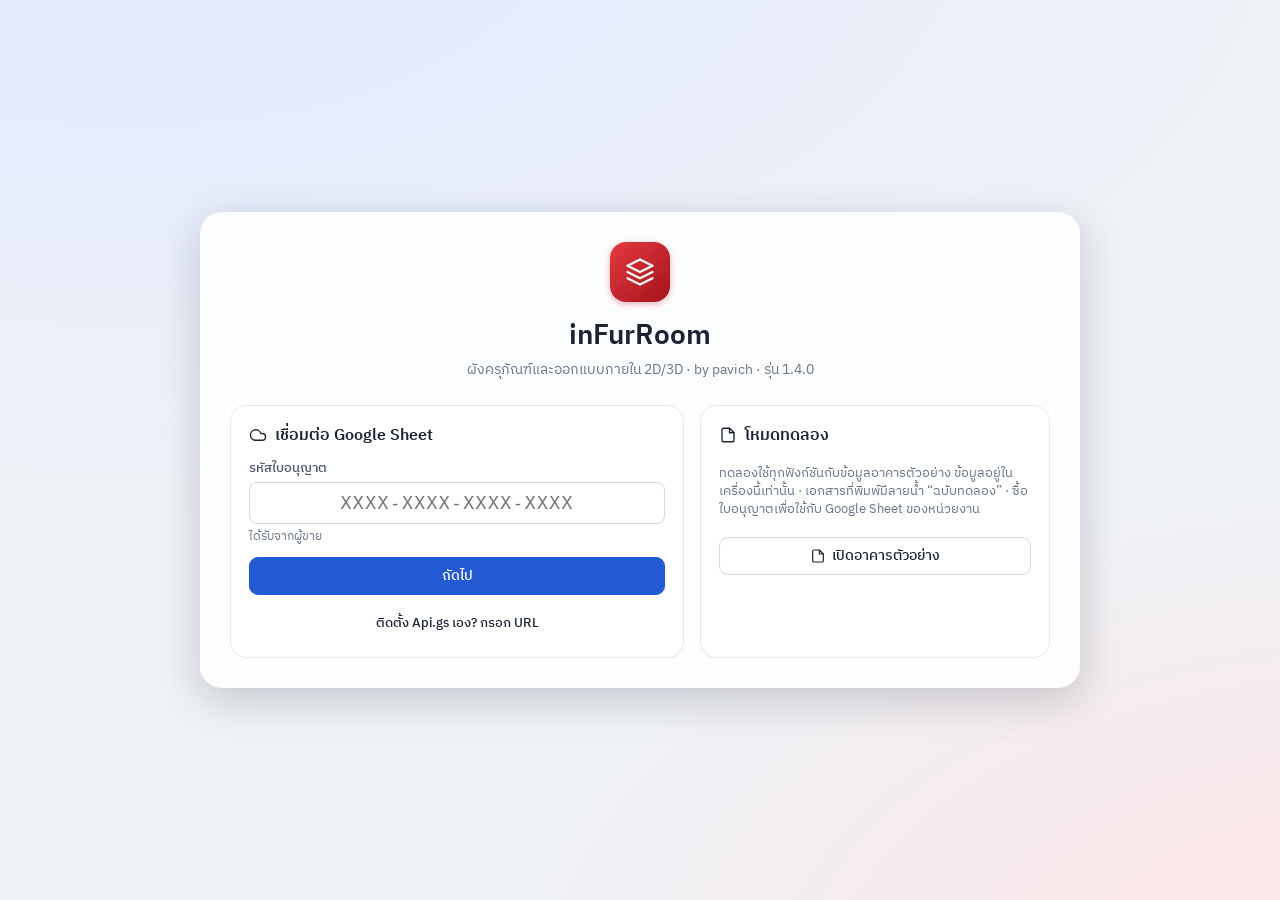
==== commit 81192b9b: "web app 1.4.0" ====
--- a/app/index.html
+++ b/app/index.html
@@ -8,8 +8,8 @@
     <link rel="manifest" href="./manifest.webmanifest" />
     <link rel="icon" type="image/png" href="./icon-192.png" />
     <link rel="apple-touch-icon" href="./icon-192.png" />
-    <script type="module" crossorigin src="./assets/index-C8rF_8sk.js"></script>
-    <link rel="stylesheet" crossorigin href="./assets/index-CzJwIERu.css">
+    <script type="module" crossorigin src="./assets/index-Bbd0mLeL.js"></script>
+    <link rel="stylesheet" crossorigin href="./assets/index-CjnFmepK.css">
   </head>
   <body>
     <div id="root"></div>
--- a/app/assets/index-CjnFmepK.css
+++ b/app/assets/index-CjnFmepK.css
@@ -0,0 +1 @@
+@font-face{font-family:IBM Plex Sans Thai;font-style:normal;font-display:swap;font-weight:400;src:url([data-uri]) format("woff2"),url([data-uri]) format("woff");unicode-range:U+0460-052F,U+1C80-1C8A,U+20B4,U+2DE0-2DFF,U+A640-A69F,U+FE2E-FE2F}@font-face{font-family:IBM Plex Sans Thai;font-style:normal;font-display:swap;font-weight:400;src:url(./ibm-plex-sans-thai-thai-400-normal-Bt1rR4gi.woff2) format("woff2"),url(./ibm-plex-sans-thai-thai-400-normal-DKc8V4lk.woff) format("woff");unicode-range:U+02D7,U+0303,U+0331,U+0E01-0E5B,U+200C-200D,U+25CC}@font-face{font-family:IBM Plex Sans Thai;font-style:normal;font-display:swap;font-weight:400;src:url(./ibm-plex-sans-thai-latin-ext-400-normal-DBkYO1u-.woff2) format("woff2"),url(./ibm-plex-sans-thai-latin-ext-400-normal-n-X-g5Z4.woff) format("woff");unicode-range:U+0100-02BA,U+02BD-02C5,U+02C7-02CC,U+02CE-02D7,U+02DD-02FF,U+0304,U+0308,U+0329,U+1D00-1DBF,U+1E00-1E9F,U+1EF2-1EFF,U+2020,U+20A0-20AB,U+20AD-20C0,U+2113,U+2C60-2C7F,U+A720-A7FF}@font-face{font-family:IBM Plex Sans Thai;font-style:normal;font-display:swap;font-weight:400;src:url(./ibm-plex-sans-thai-latin-400-normal-CwmoKdEh.woff2) format("woff2"),url(./ibm-plex-sans-thai-latin-400-normal-YXrLwNa7.woff) format("woff");unicode-range:U+0000-00FF,U+0131,U+0152-0153,U+02BB-02BC,U+02C6,U+02DA,U+02DC,U+0304,U+0308,U+0329,U+2000-206F,U+20AC,U+2122,U+2191,U+2193,U+2212,U+2215,U+FEFF,U+FFFD}@font-face{font-family:IBM Plex Sans Thai;font-style:normal;font-display:swap;font-weight:500;src:url([data-uri]) format("woff2"),url([data-uri]) format("woff");unicode-range:U+0460-052F,U+1C80-1C8A,U+20B4,U+2DE0-2DFF,U+A640-A69F,U+FE2E-FE2F}@font-face{font-family:IBM Plex Sans Thai;font-style:normal;font-display:swap;font-weight:500;src:url(./ibm-plex-sans-thai-thai-500-normal-BrMc1XKn.woff2) format("woff2"),url(./ibm-plex-sans-thai-thai-500-normal-BoHUoq0p.woff) format("woff");unicode-range:U+02D7,U+0303,U+0331,U+0E01-0E5B,U+200C-200D,U+25CC}@font-face{font-family:IBM Plex Sans Thai;font-style:normal;font-display:swap;font-weight:500;src:url(./ibm-plex-sans-thai-latin-ext-500-normal-n470B0cW.woff2) format("woff2"),url(./ibm-plex-sans-thai-latin-ext-500-normal-DcylQI4B.woff) format("woff");unicode-range:U+0100-02BA,U+02BD-02C5,U+02C7-02CC,U+02CE-02D7,U+02DD-02FF,U+0304,U+0308,U+0329,U+1D00-1DBF,U+1E00-1E9F,U+1EF2-1EFF,U+2020,U+20A0-20AB,U+20AD-20C0,U+2113,U+2C60-2C7F,U+A720-A7FF}@font-face{font-family:IBM Plex Sans Thai;font-style:normal;font-display:swap;font-weight:500;src:url(./ibm-plex-sans-thai-latin-500-normal-DQcnnbdd.woff2) format("woff2"),url(./ibm-plex-sans-thai-latin-500-normal-h5t7erDE.woff) format("woff");unicode-range:U+0000-00FF,U+0131,U+0152-0153,U+02BB-02BC,U+02C6,U+02DA,U+02DC,U+0304,U+0308,U+0329,U+2000-206F,U+20AC,U+2122,U+2191,U+2193,U+2212,U+2215,U+FEFF,U+FFFD}@font-face{font-family:IBM Plex Sans Thai;font-style:normal;font-display:swap;font-weight:600;src:url([data-uri]) format("woff2"),url([data-uri]) format("woff");unicode-range:U+0460-052F,U+1C80-1C8A,U+20B4,U+2DE0-2DFF,U+A640-A69F,U+FE2E-FE2F}@font-face{font-family:IBM Plex Sans Thai;font-style:normal;font-display:swap;font-weight:600;src:url(./ibm-plex-sans-thai-thai-600-normal-DvfsyWAn.woff2) format("woff2"),url(./ibm-plex-sans-thai-thai-600-normal-BOwfviun.woff) format("woff");unicode-range:U+02D7,U+0303,U+0331,U+0E01-0E5B,U+200C-200D,U+25CC}@font-face{font-family:IBM Plex Sans Thai;font-style:normal;font-display:swap;font-weight:600;src:url(./ibm-plex-sans-thai-latin-ext-600-normal-BXI6PlF4.woff2) format("woff2"),url(./ibm-plex-sans-thai-latin-ext-600-normal-iH120vlL.woff) format("woff");unicode-range:U+0100-02BA,U+02BD-02C5,U+02C7-02CC,U+02CE-02D7,U+02DD-02FF,U+0304,U+0308,U+0329,U+1D00-1DBF,U+1E00-1E9F,U+1EF2-1EFF,U+2020,U+20A0-20AB,U+20AD-20C0,U+2113,U+2C60-2C7F,U+A720-A7FF}@font-face{font-family:IBM Plex Sans Thai;font-style:normal;font-display:swap;font-weight:600;src:url(./ibm-plex-sans-thai-latin-600-normal-BR-dhaTH.woff2) format("woff2"),url(./ibm-plex-sans-thai-latin-600-normal-P_JjY83V.woff) format("woff");unicode-range:U+0000-00FF,U+0131,U+0152-0153,U+02BB-02BC,U+02C6,U+02DA,U+02DC,U+0304,U+0308,U+0329,U+2000-206F,U+20AC,U+2122,U+2191,U+2193,U+2212,U+2215,U+FEFF,U+FFFD}:root{--bg: #eef1f5;--panel: #ffffff;--panel-2: #f7f8fa;--line: #e3e7ee;--line-2: #d3d9e2;--text: #1c2433;--muted: #677488;--accent: #2459d6;--accent-soft: #e8efff;--brand: #d3202a;--ok: #138a52;--ok-soft: #e3f6ec;--warn: #c26a00;--warn-soft: #fff2df;--err: #c62f2f;--err-soft: #fdeaea;--canvas: #e9ecf1;--grid: rgba(60, 80, 110, .07);--grid-2: rgba(60, 80, 110, .15);--shadow: 0 1px 2px rgba(16, 24, 40, .06), 0 4px 14px rgba(16, 24, 40, .07);--shadow-lg: 0 12px 40px rgba(16, 24, 40, .18);--r: 10px;--top: 56px;font-family:IBM Plex Sans Thai,system-ui,sans-serif;color:var(--text);background:var(--bg);-webkit-tap-highlight-color:transparent}*{box-sizing:border-box}html,body,#root{height:100%;margin:0;overflow:hidden}body{background:var(--bg);font-size:14px;line-height:1.45}button,input,select,textarea{font:inherit;color:inherit}input,select,textarea{border:1px solid var(--line-2);border-radius:8px;background:#fff;padding:7px 10px;min-height:36px;width:100%;outline:none;transition:border-color .15s,box-shadow .15s}textarea{resize:vertical}input:focus,select:focus,textarea:focus{border-color:var(--accent);box-shadow:0 0 0 3px var(--accent-soft)}input:disabled,select:disabled,textarea:disabled{background:var(--panel-2);color:var(--muted)}.mono{font-family:ui-monospace,Cascadia Mono,Consolas,monospace;letter-spacing:.01em}.small{font-size:12px}.hint{color:var(--muted);font-size:12.5px;margin:6px 0}.hint.lock{display:flex;gap:6px;align-items:center;background:var(--panel-2);border-radius:8px;padding:7px 10px}.err-text{color:var(--err);font-size:13px}.center{text-align:center}.ic{flex:none;display:block}.btn{display:inline-flex;align-items:center;justify-content:center;gap:6px;border:1px solid var(--line-2);background:#fff;border-radius:9px;padding:7px 14px;min-height:38px;cursor:pointer;font-weight:500;white-space:nowrap;transition:background .15s,border-color .15s,transform .05s}.btn:hover:not(:disabled){background:var(--panel-2)}.btn:active:not(:disabled){transform:translateY(1px)}.btn:disabled{opacity:.45;cursor:default}.btn.sm{min-height:32px;padding:4px 10px;font-size:13px}.btn.block{width:100%;white-space:normal;text-align:center}.btn.primary{background:var(--accent);border-color:var(--accent);color:#fff}.btn.primary:hover:not(:disabled){background:#1b4bbd}.btn.ghost{border-color:transparent;background:transparent}.btn.danger{color:var(--err);border-color:#f1c4c4}.btn.danger:hover:not(:disabled){background:var(--err-soft)}.btn-group{display:flex;gap:6px;flex-wrap:wrap}.icon-btn{display:inline-grid;place-items:center;width:38px;height:38px;border-radius:9px;border:1px solid transparent;background:transparent;cursor:pointer;color:var(--text)}.icon-btn:hover:not(:disabled){background:var(--panel-2)}.icon-btn:disabled{opacity:.35;cursor:default}.icon-btn.on{background:var(--accent-soft);color:var(--accent)}.icon-btn.sm{width:28px;height:28px}.seg{display:inline-flex;background:var(--panel-2);border:1px solid var(--line);border-radius:10px;padding:3px;gap:2px;flex:none}.seg button{border:0;background:transparent;padding:5px 12px;border-radius:7px;cursor:pointer;font-weight:500;color:var(--muted);white-space:nowrap;min-height:30px}.seg button.on{background:#fff;color:var(--text);box-shadow:0 1px 3px #0000001a}.seg button:disabled{opacity:.45;cursor:not-allowed}.chip{display:inline-flex;align-items:center;font-size:12px;padding:1px 8px;border-radius:99px;background:var(--panel-2);border:1px solid var(--line);color:var(--muted)}.chip.ok{background:var(--ok-soft);color:var(--ok);border-color:transparent}.chip.warn{background:var(--warn-soft);color:var(--warn);border-color:transparent}.app{display:flex;flex-direction:column;height:100%}.app{--sa-t: max(var(--safe-area-inset-top, 0px), env(safe-area-inset-top, 0px));--sa-b: max(var(--safe-area-inset-bottom, 0px), env(safe-area-inset-bottom, 0px));padding:var(--sa-t) max(var(--safe-area-inset-right, 0px),env(safe-area-inset-right,0px)) var(--sa-b) max(var(--safe-area-inset-left, 0px),env(safe-area-inset-left,0px))}.topbar{height:var(--top);flex:none;display:flex;align-items:center;gap:10px;padding:0 10px;background:var(--panel);border-bottom:1px solid var(--line);overflow-x:auto;overflow-y:hidden;scrollbar-width:none;position:relative;z-index:20}.topbar::-webkit-scrollbar{display:none}.brand{display:flex;align-items:center;gap:9px;flex:none;margin-right:4px}.brand b{display:block;font-size:15px;line-height:1.1}.brand small{color:var(--muted);font-size:11px}.logo{width:32px;height:32px;border-radius:9px;display:grid;place-items:center;color:#fff;background:linear-gradient(135deg,#e5393f,#a3131b);box-shadow:0 2px 6px #d3202a59}.logo.big{width:60px;height:60px;border-radius:16px}.tools{display:flex;align-items:center;gap:4px;flex:none}.tools .sep{width:1px;height:26px;background:var(--line);margin:0 4px}.tbtn{display:inline-flex;align-items:center;gap:5px;height:38px;padding:0 10px;border:1px solid transparent;border-radius:9px;background:transparent;cursor:pointer;font-weight:500;color:var(--text);white-space:nowrap}.tbtn:hover{background:var(--panel-2)}.tbtn.on{background:var(--accent-soft);color:var(--accent)}.tbtn.warn{background:var(--warn-soft);color:var(--warn)}.spacer{flex:1;min-width:6px}.pill{display:inline-flex;align-items:center;gap:6px;height:32px;padding:0 12px;border-radius:99px;border:1px solid var(--line);background:var(--panel-2);font-size:12.5px;font-weight:500;white-space:nowrap;cursor:pointer;flex:none}.pill.ok{color:var(--ok);background:var(--ok-soft);border-color:transparent}.pill.busy{color:var(--accent);background:var(--accent-soft);border-color:transparent}.pill.off{color:var(--muted)}.pill.err{color:var(--err);background:var(--err-soft);border-color:transparent}.pill.demo{color:var(--warn);background:var(--warn-soft);border-color:transparent;cursor:default}.pill.busy .ic{animation:spin 1.2s linear infinite}.menu-wrap{position:relative;flex:none}.avatar{width:36px;height:36px;border-radius:50%;border:0;background:#334155;color:#fff;font-weight:600;cursor:pointer}.menu{position:fixed;right:10px;top:calc(var(--top) - 4px);width:270px;background:#fff;border:1px solid var(--line);border-radius:12px;box-shadow:var(--shadow-lg);padding:6px;z-index:50}.menu .me{padding:10px;border-bottom:1px solid var(--line);margin-bottom:4px;display:grid;gap:2px}.menu .me small{color:var(--muted);word-break:break-all}.menu .me .chip{justify-self:start;margin-top:4px}.menu>button{display:flex;width:100%;gap:10px;align-items:center;border:0;background:transparent;text-align:left;padding:9px 10px;border-radius:8px;cursor:pointer}.menu>button:hover{background:var(--panel-2)}.menu>button.danger{color:var(--err)}.main{flex:1;display:grid;grid-template-columns:0 1fr 340px;min-height:0;position:relative}.main.with-sb{grid-template-columns:300px 1fr 340px}.main:not(.with-sb)>.plan-wrap{grid-column:2}.sidebar{background:var(--panel);border-right:1px solid var(--line);display:flex;flex-direction:column;min-height:0;overflow:hidden}.sb-head{padding:10px;border-bottom:1px solid var(--line);display:grid;gap:8px}.search{display:flex;align-items:center;gap:6px;border:1px solid var(--line-2);border-radius:9px;padding:0 6px 0 10px;background:#fff}.search:focus-within{border-color:var(--accent);box-shadow:0 0 0 3px var(--accent-soft)}.search input{border:0;box-shadow:none!important;padding:7px 0}.sb-row{display:flex;gap:6px;align-items:center}.chip-btn{display:inline-flex;gap:4px;align-items:center;border:1px solid var(--line);background:#fff;border-radius:99px;padding:3px 10px;font-size:12.5px;cursor:pointer}.chip-btn.on{background:var(--accent-soft);color:var(--accent);border-color:transparent}.sb-count{margin-left:auto;color:var(--muted);font-size:12px}.sb-filters{display:grid;gap:6px}.sb-list{overflow-y:auto;flex:1;padding:6px 0 20px;overscroll-behavior:contain}.sb-room-row{display:flex;align-items:center;padding:2px 10px 2px 4px;gap:2px}.sb-room-row.sel{background:var(--accent-soft)}.tw{width:26px;height:30px;display:grid;place-items:center;border:0;background:transparent;cursor:pointer;color:var(--muted);flex:none}.sb-room-name{flex:1;display:flex;align-items:center;gap:8px;border:0;background:transparent;text-align:left;padding:6px 4px;cursor:pointer;min-width:0}.sb-room-name b{font-weight:600;overflow:hidden;text-overflow:ellipsis;white-space:nowrap}.sb-room-name small{color:var(--muted);font-size:11px;white-space:nowrap}.swatch{width:12px;height:12px;border-radius:3px;border:2px solid #64748b;flex:none}.cnt{font-size:11.5px;color:var(--muted);background:var(--panel-2);border-radius:99px;padding:0 8px}.sb-item{display:flex;align-items:center;padding-right:8px}.sb-item.sel{background:var(--accent-soft)}.sb-item:hover:not(.sel){background:var(--panel-2)}.sb-item-btn{flex:1;min-width:0;display:flex;align-items:center;gap:8px;border:0;background:transparent;padding:4px 2px;cursor:pointer;text-align:left}.ico{width:28px;height:28px;border-radius:7px;display:grid;place-items:center;font-size:15px;flex:none;box-shadow:inset 0 0 0 1px #00000014}.ico img{width:22px;height:22px;object-fit:contain}.txt{min-width:0;display:grid}.txt b{font-weight:500;font-size:13px;overflow:hidden;text-overflow:ellipsis;white-space:nowrap}.txt small{color:var(--muted);font-size:11.5px;overflow:hidden;text-overflow:ellipsis;white-space:nowrap}.box-tag{margin-left:auto;display:inline-flex;gap:2px;align-items:center;font-size:11px;color:var(--muted)}.sb-empty{color:var(--muted);text-align:center;padding:30px 16px}.sb-removed{margin:6px 0 12px;justify-content:center;color:var(--accent)}.sb-warn{color:#b45309;white-space:normal;text-align:center}.assign-bar{display:flex;flex-wrap:wrap;gap:8px;align-items:center;justify-content:flex-end;margin-top:10px;padding-top:10px;border-top:1px solid var(--line)}.assign-bar .hint{margin:0 auto 0 0}.assign-bar select{width:auto;max-width:260px}.tbl.sum tbody tr.on td{background:#eef3ff}.tbl input[type=checkbox]{width:18px;height:18px;min-height:0;padding:0;margin:0;cursor:pointer}.plan-wrap{position:relative;min-width:0;min-height:0;background:var(--canvas);overflow:hidden}.plan{width:100%;height:100%;display:block;touch-action:none;user-select:none;-webkit-user-select:none;cursor:grab}.plan:active{cursor:grabbing}.drawing .plan{cursor:crosshair}.grid-minor{stroke:var(--grid);fill:none}.grid-major{stroke:var(--grid-2);fill:none}.room-floor{cursor:pointer}.room.editable .room-floor{cursor:move}.room-wall{fill:none;stroke-linejoin:miter;pointer-events:none}.room.ph .room-wall{opacity:.55}.room-sel{fill:none;stroke:var(--accent);pointer-events:none}.room .win line{stroke:#3b82f6}.room .win line:first-child{stroke-width:17}.room .door line:nth-child(2){stroke:#334155}.room .door path{fill:none;stroke:#64748b}.room-label{pointer-events:none;fill:#334155;paint-order:stroke;stroke:#ffffffd9;stroke-width:3px;stroke-linejoin:round}.room-label .rn{font-weight:600}.room-label .rc,.room-label .ra{fill:var(--muted)}.dims text{fill:#3b4b63;text-anchor:middle;dominant-baseline:central;pointer-events:none;paint-order:stroke;stroke:var(--canvas);stroke-width:3px;font-weight:500}.item{cursor:pointer}.unlocked .item{cursor:move}.item rect{stroke:#0f172a73}.item.auto rect{stroke-dasharray:none}.item.bare rect{stroke:transparent}.item.bare:hover rect{stroke:#0f172a40;stroke-dasharray:3 2}.item.dim{opacity:.18}.item .front{stroke:#0f172a59}.item .emo{text-anchor:middle;dominant-baseline:central;pointer-events:none}.item image{pointer-events:none}.item .badge circle{fill:var(--accent);stroke:#fff}.item .badge text{fill:#fff;text-anchor:middle;font-weight:600}.labels text{text-anchor:middle;fill:#334155;pointer-events:none;paint-order:stroke;stroke:#ffffffe6;stroke-width:2.5px;stroke-linejoin:round}.labels .lk{font-weight:600;fill:#1e293b}.sel-item rect{fill:none;stroke:var(--accent);pointer-events:none}.sel-item line{stroke:var(--accent)}.rot-h{fill:#fff;stroke:var(--accent);cursor:grab}.orig{fill:none;stroke:#f97316;pointer-events:none}.ghost-tip{text-anchor:middle;fill:var(--accent);font-weight:600;paint-order:stroke;stroke:#fff;stroke-width:3px;pointer-events:none}.vert-h{fill:#fff;stroke:var(--accent);cursor:move}.mid-h circle{fill:var(--accent);stroke:#fff;cursor:copy}.mid-h path{stroke:#fff;pointer-events:none}.draw polyline{fill:#2459d612;stroke:#475569bf;stroke-linejoin:miter}.draw circle{fill:#fff;stroke:var(--accent)}.draw circle.first{fill:var(--accent-soft)}.draw circle.cur{fill:var(--accent);stroke:none}.draw text{text-anchor:middle;fill:var(--accent);font-weight:600;paint-order:stroke;stroke:#fff;stroke-width:3px}.plan-empty{position:absolute;top:0;right:0;bottom:0;left:0;display:grid;place-content:center;justify-items:center;gap:4px;color:var(--muted);pointer-events:none;text-align:center}.plan-empty p{margin:6px 0 0;font-weight:600;font-size:16px}.zoom-ctl{position:absolute;right:14px;bottom:14px;display:grid;background:#fff;border-radius:12px;box-shadow:var(--shadow);overflow:hidden}.zoom-ctl button{width:42px;height:42px;display:grid;place-items:center;border:0;background:transparent;cursor:pointer}.zoom-ctl button+button{border-top:1px solid var(--line)}.zoom-ctl button:hover{background:var(--panel-2)}.scale-bar{position:absolute;left:14px;bottom:14px;display:flex;align-items:center;gap:8px;font-size:12px;color:#334155;background:#ffffffd9;padding:4px 10px;border-radius:8px;pointer-events:none}.scale-bar i{display:block;height:6px;border:2px solid #334155;border-top:0}.draw-bar,.confirm-bar{position:absolute;left:50%;top:12px;transform:translate(-50%);display:flex;align-items:center;gap:8px;background:#fff;border-radius:12px;box-shadow:var(--shadow-lg);padding:8px 10px 8px 14px;max-width:calc(100% - 24px);flex-wrap:wrap;z-index:5}.confirm-bar{border:2px solid #f97316}.kind-grid{display:grid;grid-template-columns:repeat(auto-fill,minmax(200px,1fr));gap:6px}.kind-card{display:flex;align-items:center;gap:8px;border:1px solid var(--line);border-radius:10px;padding:6px 6px 6px 8px}.kind-card .txt{flex:1}.nowrap{white-space:nowrap}.swatches{display:flex;flex-wrap:wrap;gap:6px;align-items:center}.sw{width:26px;height:26px;border-radius:7px;border:2px solid #fff;box-shadow:0 0 0 1px var(--line-2);cursor:pointer;padding:0}.sw.on{box-shadow:0 0 0 2px var(--accent)}.sw-pick{width:34px;height:28px;padding:0 2px;min-height:0;border-radius:7px;cursor:pointer}.view3d{position:relative;min-width:0;min-height:0;background:#e7ebf0;overflow:hidden;touch-action:none}.view3d.loading{display:grid;place-content:center;justify-items:center;gap:10px;color:var(--muted)}.v3-tools{position:absolute;left:12px;top:12px;display:flex;gap:6px;flex-wrap:wrap;align-items:center;background:#ffffffeb;padding:5px;border-radius:12px;box-shadow:var(--shadow);max-width:calc(100% - 24px)}.v3-tools .sep{width:1px;height:24px;background:var(--line)}.v3-tools .tbtn:disabled{opacity:.5}.v3-hint{position:absolute;left:12px;bottom:12px;font-size:12px;color:#475569;background:#fffc;padding:4px 10px;border-radius:8px;pointer-events:none}.v3-label-wrap{pointer-events:none}.v3-label{background:#ffffffe6;border:1px solid var(--line-2);padding:2px 9px;border-radius:99px;font-size:12px;font-weight:600;white-space:nowrap;color:#1e293b;box-shadow:0 1px 4px #0000001a}.v3-live{background:#1e293b;color:#fff;padding:3px 10px;border-radius:8px;font-size:13px;font-weight:600;white-space:nowrap;box-shadow:0 2px 8px #00000040}.v3-live.bad{background:#e5484d}.v3-label.sel{background:var(--accent);color:#fff;border-color:var(--accent)}.main:not(.with-sb)>.view3d{grid-column:2}@media (max-width: 980px){.main>.view3d{grid-column:1;grid-row:1}.v3-tools .tbtn span,.v3-hint{display:none}}.inspector{background:var(--panel);border-left:1px solid var(--line);overflow-y:auto;min-height:0;overscroll-behavior:contain}.insp{padding:0 0 30px}.insp-empty{padding:30px;color:var(--muted);text-align:center}.insp-head{display:flex;gap:12px;padding:14px;border-bottom:1px solid var(--line);align-items:flex-start;position:sticky;top:0;background:var(--panel);z-index:2}.glyph{width:52px;height:52px;border-radius:12px;display:grid;place-items:center;font-size:26px;flex:none;box-shadow:inset 0 0 0 1px #00000014;color:#475569}.glyph img{width:40px;height:40px;object-fit:contain}.glyph.room{border:3px solid #64748b}.ttl{flex:1;min-width:0}.ttl .mono{color:var(--muted);font-size:12px}.ttl h3{margin:1px 0 6px;font-size:16px;line-height:1.3}.chips{display:flex;gap:4px;flex-wrap:wrap}.insp section{padding:12px 14px;border-bottom:1px solid var(--line);display:grid;grid-template-columns:minmax(0,1fr);gap:8px}.insp h4,h4.sub{margin:0;font-size:12px;text-transform:uppercase;letter-spacing:.04em;color:var(--muted);font-weight:600}h4.sub{margin:14px 0 6px}.row-field{display:grid;grid-template-columns:110px 1fr;align-items:center;gap:8px;font-size:13px}.row-field>span{color:#475569}.row-field>span small{color:var(--muted);display:block;font-size:11px}.grid2{display:grid;grid-template-columns:minmax(0,1fr) minmax(0,1fr);gap:8px}.grid2 .row-field{grid-template-columns:1fr;gap:3px}.grid3{display:grid;grid-template-columns:repeat(3,minmax(0,1fr));gap:6px}.len{display:flex;align-items:center;border:1px solid var(--line-2);border-radius:8px;background:#fff;overflow:hidden}.len:focus-within{border-color:var(--accent);box-shadow:0 0 0 3px var(--accent-soft)}.len input{border:0;box-shadow:none!important;min-width:0;text-align:right;padding-right:4px}.len em{font-style:normal;color:var(--muted);padding:0 8px 0 2px;font-size:12px;white-space:nowrap}.len.dis{background:var(--panel-2)}.len input{touch-action:pan-y;cursor:ew-resize;width:0;flex:1 1 auto}.grid3>*,.grid2>*{min-width:0}.len input:focus{cursor:text}.len{container-type:inline-size}.len-steps{flex:none;display:flex;flex-direction:column;align-self:stretch;border-left:1px solid var(--line-2)}.len-step{flex:1;width:26px;min-height:17px;border:0;background:var(--panel-2, #f3f5f8);color:var(--ink, #1e293b);font-size:15px;line-height:1;cursor:pointer;touch-action:none;user-select:none;-webkit-user-select:none;padding:0}.len-step+.len-step{border-top:1px solid var(--line-2)}@container (max-width: 120px){.len em{display:none}.len input{padding-left:4px}}.len-step:hover:not(:disabled){background:var(--accent-soft);color:var(--accent)}.len-step:active:not(:disabled){background:var(--accent);color:#fff}.len-step:disabled{opacity:.4;cursor:default}.inbox{display:flex;align-items:center;gap:8px;background:var(--accent-soft);color:#1e3a8a;border-radius:9px;padding:8px 10px;font-size:13px;flex-wrap:wrap}.inbox span{flex:1}.kid-list{display:grid;gap:4px}.kid{display:flex;align-items:center;gap:8px;text-align:left;border:1px solid var(--line);background:#fff;border-radius:8px;padding:6px 8px;cursor:pointer}.kid b{font-weight:500;flex:1;overflow:hidden;text-overflow:ellipsis;white-space:nowrap}.kid small{color:var(--muted)}.save-row{display:flex;gap:6px;position:sticky;bottom:0;background:var(--panel);padding-top:6px}.opening{border:1px solid var(--line);border-radius:10px;padding:8px;display:grid;gap:6px}.op-head{display:flex;align-items:center;gap:6px}.op-head select{flex:1;min-height:30px;padding:3px 8px}.inline{display:flex;gap:6px}.floor-panel{padding:16px}.floor-panel h3{margin:0 0 12px}.stats{display:grid;grid-template-columns:repeat(3,1fr);gap:8px}.stats div{background:var(--panel-2);border-radius:10px;padding:10px;display:grid;text-align:center}.stats b{font-size:22px}.stats span{color:var(--muted);font-size:12px}.tips{color:#475569;padding-left:18px;margin:16px 0 0;display:grid;gap:8px;font-size:13px}.tips .ic{display:inline;vertical-align:-2px}.toggle{display:flex;align-items:center;gap:10px;cursor:pointer;font-size:13px}.toggle input{display:none}.toggle i{width:38px;height:22px;border-radius:99px;background:var(--line-2);position:relative;flex:none;transition:background .15s}.toggle i:after{content:"";position:absolute;width:18px;height:18px;border-radius:50%;background:#fff;top:2px;left:2px;box-shadow:0 1px 2px #0003;transition:left .15s}.toggle input:checked+i{background:var(--accent)}.toggle input:checked+i:after{left:18px}.toggle.dis{opacity:.5;cursor:default}.modal-bg{position:fixed;top:0;right:0;bottom:0;left:0;background:#0f172a66;display:grid;place-items:center;z-index:100;padding:16px;animation:fade .15s}.modal{background:#fff;border-radius:16px;width:min(460px,100%);max-height:calc(100vh - 32px);display:flex;flex-direction:column;box-shadow:var(--shadow-lg);animation:pop .18s}.modal.wide{width:min(720px,100%)}.modal header{display:flex;align-items:center;justify-content:space-between;padding:14px 14px 6px 20px}.modal h2{margin:0;font-size:18px}.modal-body{padding:6px 20px 16px;overflow-y:auto;display:grid;gap:12px}.modal footer{display:flex;justify-content:flex-end;gap:8px;padding:12px 20px;border-top:1px solid var(--line)}.field{display:grid;gap:4px;font-size:13px}.field>span{font-weight:500;color:#475569}.field small{color:var(--muted);font-size:12px}.kv{display:grid;grid-template-columns:100px 1fr;gap:6px 10px;margin:0;font-size:13px}.kv dt{color:var(--muted)}.kv dd{margin:0;word-break:break-all}.tbl{width:100%;border-collapse:collapse;font-size:13px}.tbl th,.tbl td{text-align:left;padding:6px;border-bottom:1px solid var(--line)}.tbl th{color:var(--muted);font-weight:500}.tbl select{min-height:30px;padding:2px 6px}.add-user{display:grid;grid-template-columns:2fr 1.3fr 1fr auto;gap:6px}.seg.tabs{width:100%}.seg.tabs button{flex:1;display:inline-flex;align-items:center;justify-content:center;gap:6px;min-height:36px}.choice-row{display:grid;grid-template-columns:repeat(3,1fr);gap:8px}.opt{display:grid;gap:2px;text-align:left;border:1.5px solid var(--line-2);background:#fff;border-radius:10px;padding:10px 12px;cursor:pointer}.opt small{color:var(--muted);font-size:12px}.opt.on{border-color:var(--accent);background:var(--accent-soft)}.sign-grid{display:grid;grid-template-columns:70px 1.3fr 1fr;gap:6px;align-items:center;font-size:13px}.sign-grid span{color:#475569;font-weight:500}.modal-actions{display:flex;justify-content:flex-end;gap:8px}.conflict{display:flex;gap:10px;align-items:center;justify-content:space-between;border:1px solid var(--line);border-radius:10px;padding:10px 12px;flex-wrap:wrap}.conflict small{display:block;color:var(--muted)}.auth-banner{display:flex;align-items:center;gap:10px;padding:6px 14px;background:var(--warn-soft);color:#7a4300;font-size:13px;flex-wrap:wrap;border-bottom:1px solid #f4d8ad}.toast{position:fixed;left:50%;bottom:22px;transform:translate(-50%);display:flex;align-items:center;gap:10px;background:#1f2937;color:#fff;border-radius:12px;padding:10px 10px 10px 14px;box-shadow:var(--shadow-lg);z-index:120;max-width:calc(100vw - 24px);animation:up .2s}.toast.err{background:#8f1d1d}.toast button{border:0;background:#ffffff24;color:#fff;border-radius:8px;padding:4px 10px;cursor:pointer;font-weight:500}.toast button.x{background:transparent;padding:4px}.welcome{height:100%;overflow-y:auto;display:grid;place-items:center;padding:20px;background:radial-gradient(1200px 600px at 10% -10%,#dfe8ff,transparent),radial-gradient(900px 500px at 110% 110%,#ffe1e1,transparent),var(--bg)}.welcome-card{width:min(880px,100%);background:#ffffffd9;-webkit-backdrop-filter:blur(8px);backdrop-filter:blur(8px);border-radius:22px;box-shadow:var(--shadow-lg);padding:30px}.hero{text-align:center;display:grid;justify-items:center;gap:4px;margin-bottom:24px}.hero h1{margin:10px 0 0;font-size:28px}.hero p{margin:0;color:var(--muted)}.choices{display:grid;grid-template-columns:1.3fr 1fr;gap:16px}.choice{background:#fff;border:1px solid var(--line);border-radius:16px;padding:18px;display:grid;gap:12px;align-content:start}.choice h2{margin:0;font-size:16px;display:flex;gap:8px;align-items:center}.signin{display:grid;gap:10px;justify-items:center;text-align:center;padding:8px 0}.signin p{margin:0}.gbtn{min-height:44px}.splash{height:100%;display:grid;place-items:center}.crash{background:#fff;border-radius:16px;box-shadow:var(--shadow-lg);padding:24px;max-width:480px;display:grid;gap:8px}.crash h2,.crash p{margin:0}.crash pre{background:var(--panel-2);padding:8px;border-radius:8px;white-space:pre-wrap;font-size:12px;color:var(--err)}.spinner{width:34px;height:34px;border:3px solid var(--line-2);border-top-color:var(--accent);border-radius:50%;animation:spin .8s linear infinite}@keyframes spin{to{transform:rotate(360deg)}}@keyframes fade{0%{opacity:0}}@keyframes pop{0%{transform:scale(.97);opacity:0}}@keyframes up{0%{transform:translate(-50%,10px);opacity:0}}.modal.xl{width:min(1040px,100%);height:min(860px,calc(100vh - 32px))}.modal.xl .modal-body{align-content:start}.muted{color:var(--muted)}.num{text-align:right!important;font-variant-numeric:tabular-nums;white-space:nowrap}.sum-ctl{display:flex;gap:8px;flex-wrap:wrap;align-items:center}.sum-ctl select,.sum-ctl input{min-height:36px;width:auto}.sum-ctl .grow{flex:1;min-width:180px}.sum-ctl .toggle{flex:none}.sum-name{display:inline-flex;align-items:center;gap:6px}.sum-wrap{overflow:auto;border:1px solid var(--line);border-radius:10px}.tbl.sum th{position:sticky;top:0;background:var(--panel-2);z-index:1}.tbl.sum th.sortable{cursor:pointer;-webkit-user-select:none;user-select:none}.tbl.sum td,.tbl.sum th{padding:7px 8px}.sum-row{cursor:pointer}.sum-row:hover,.sum-row.open{background:var(--accent-soft)}.sum-row .ic{vertical-align:-2px;color:var(--muted)}.sum-detail td{background:#f8fafc}.sum-other{font-size:12.5px;margin-bottom:6px}.sum-names{display:flex;flex-wrap:wrap;gap:4px}.sum-names .chip{color:var(--text);background:#fff}.tbl.sum tfoot td{font-weight:600;background:var(--panel-2);border-top:2px solid var(--line)}.foot-note{margin-right:auto;color:var(--muted);font-size:13px;align-self:center}.modal footer{flex-wrap:wrap;align-items:center}.add-row{display:flex;gap:6px}.add-row input{flex:1}.name-in{width:100%;border-color:transparent;background:transparent}.name-in:hover,.name-in:focus{border-color:var(--line);background:#fff}.hist{display:grid}.hist-day{position:sticky;top:-6px;background:#fff;font-weight:600;font-size:13px;padding:10px 2px 4px;border-bottom:1px solid var(--line);z-index:1}.hist-row{display:grid;grid-template-columns:58px auto 1fr auto;gap:10px;align-items:start;padding:7px 2px;border-bottom:1px solid #f0f2f6;font-size:13px}.hist-row.undone{opacity:.55}.hist-time{color:var(--muted);font-variant-numeric:tabular-nums}.hist-d{overflow-wrap:anywhere}.hist-d .link{margin-left:6px}.hist-u{color:var(--muted);font-size:12px;max-width:140px;overflow:hidden;text-overflow:ellipsis;white-space:nowrap}.chip.k{white-space:nowrap}.chip.err{background:var(--err-soft);color:var(--err);border-color:transparent}.chip.move{background:var(--accent-soft);color:var(--accent);border-color:transparent}.link{border:0;background:none;color:var(--accent);cursor:pointer;padding:0;font-size:12px;text-decoration:underline}.hist-target{display:flex;align-items:center;justify-content:space-between;gap:8px;background:var(--accent-soft);border-radius:10px;padding:8px 12px;font-size:13px}.room-items{display:grid;gap:3px}.room-item{display:flex;align-items:center;gap:8px;text-align:left;border:1px solid var(--line);background:#fff;border-radius:8px;padding:5px 8px;cursor:pointer;font-size:13px}.room-item b{font-weight:500;flex:1;min-width:0;overflow:hidden;text-overflow:ellipsis;white-space:nowrap}.room-item{min-width:0}.room-item em{font-style:normal;font-weight:600;background:var(--panel-2);border-radius:99px;padding:0 8px}.insp-actions{display:grid;gap:6px}.floor-actions{display:grid;gap:6px;margin-top:18px}.floor-actions .btn{justify-content:flex-start}@media (max-width: 700px){.hist-row{grid-template-columns:46px 1fr}.hist-row .chip.k{grid-column:2;justify-self:start}.hist-d,.hist-u{grid-column:2}}.seg.scope{width:100%}.seg.scope button{flex:1;padding:5px 6px;font-size:12.5px;overflow:hidden;text-overflow:ellipsis}.icon2d{display:flex;gap:12px;align-items:center}.icon2d-btns{display:grid;gap:6px;flex:1;min-width:0}.icon2d-prev{flex:none;width:72px;height:72px;border-radius:12px;display:grid;place-items:center;background:repeating-conic-gradient(#e9edf3 0,#e9edf3 25%,#fff 0,#fff 50%) 0 0 / 14px 14px;border:1px solid var(--line)}.icon2d-prev .tile{width:56px;height:56px;border-radius:6px;border:1px solid rgba(15,23,42,.35);display:grid;place-items:center;overflow:hidden}.icon2d-prev .tile span{font-size:32px;line-height:1}.icon2d-prev .tile img{width:88%;height:88%;object-fit:contain}.icon2d-prev .tile img.fill{width:100%;height:100%;object-fit:fill}.icon-grid{display:grid;grid-template-columns:repeat(auto-fill,minmax(46px,1fr));gap:6px}.icon-cell{height:46px;border:1px solid var(--line);background:#fff;border-radius:10px;font-size:24px;cursor:pointer;position:relative;display:grid;place-items:center;padding:0}.icon-cell:hover{border-color:var(--accent);background:var(--accent-soft)}.icon-cell.used{box-shadow:inset 0 0 0 2px var(--accent-soft)}.icon-grid.img{grid-template-columns:repeat(auto-fill,minmax(76px,1fr))}.icon-cell.img{height:76px;background:repeating-conic-gradient(#eef1f5 0,#eef1f5 25%,#fff 0,#fff 50%) 0 0 / 12px 12px}.icon-cell.img img{max-width:80%;max-height:80%}.icon-cell em{position:absolute;right:4px;bottom:3px;font-style:normal;font-size:11px;background:var(--accent);color:#fff;border-radius:99px;padding:0 6px}.upload-box{border:2px dashed var(--line);border-radius:14px;min-height:200px;display:grid;place-items:center;cursor:pointer;text-align:center;color:var(--muted);padding:12px}.upload-box:hover{border-color:var(--accent)}.upload-box span{display:grid;gap:4px}.upload-box small{font-size:12px}.checker{background:repeating-conic-gradient(#e9edf3 0,#e9edf3 25%,#fff 0,#fff 50%) 0 0 / 16px 16px;border-radius:10px;padding:10px}.checker img{display:block;max-width:220px;max-height:220px}.lic-card{max-width:560px}.lic-form{display:grid;gap:12px}.key-in{font-size:18px;letter-spacing:.08em;text-align:center}.eula{border:1px solid var(--line);border-radius:10px;background:var(--panel-2)}.eula summary{cursor:pointer;padding:8px 12px;font-weight:500;font-size:13px}.eula pre{margin:0;padding:0 12px 12px;max-height:220px;overflow:auto;white-space:pre-wrap;font:inherit;font-size:12.5px;color:#475569;line-height:1.6}.lic-banner{background:var(--err-soft);color:var(--err)}.brand small.trial{color:var(--brand);font-weight:600}.brand small{max-width:180px;overflow:hidden;text-overflow:ellipsis;white-space:nowrap;display:block}.about-head{display:flex;gap:8px;align-items:center;font-size:16px}@media (max-width: 1280px){.tbtn span,.brand div,.add span{display:none}.tbtn{padding:0 9px}.main{grid-template-columns:0 1fr 320px}.main.with-sb{grid-template-columns:280px 1fr 320px}}@media (max-width: 980px){.main,.main.with-sb{grid-template-columns:1fr}.main>.plan-wrap{grid-column:1;grid-row:1}.sidebar{position:absolute;left:0;top:0;bottom:0;width:min(320px,85vw);z-index:10;box-shadow:var(--shadow-lg)}.inspector{position:absolute;right:0;left:0;bottom:0;max-height:55%;z-index:9;border-left:0;border-top:1px solid var(--line);border-radius:16px 16px 0 0;box-shadow:0 -8px 30px #00000026;display:none}.main.has-sel .inspector{display:block}.choices{grid-template-columns:1fr}}.upd-banner{background:var(--accent-soft);color:var(--accent);border-bottom-color:#c9d8ff}.gsign{min-height:42px}.lic-refresh{margin:8px 0 4px;display:grid;gap:4px}.lic-refresh .row{display:flex;gap:8px}.lic-refresh .row input{flex:1}.dept-ask{position:fixed;left:50%;bottom:calc(24px + var(--sa-b, 0px));transform:translate(-50%);z-index:60;display:flex;align-items:center;gap:10px;flex-wrap:wrap;justify-content:center;background:#fff;border:2px solid var(--accent);border-radius:14px;box-shadow:var(--shadow-lg);padding:10px 14px;max-width:calc(100vw - 32px)}.wall-ask.up{bottom:calc(92px + var(--sa-b, 0px))}.multi-btn{position:absolute;left:12px;bottom:44px;display:flex;align-items:center;gap:6px;border:1px solid var(--line-2);background:#fff;border-radius:10px;padding:8px 12px;box-shadow:var(--shadow);cursor:pointer;font-weight:500;min-height:40px}.multi-btn.on{background:var(--accent);color:#fff;border-color:var(--accent)}.plan .sel-box{fill:#2459d614;stroke:var(--accent)}.joy{position:absolute;left:24px;bottom:calc(52px + var(--sa-b, 0px));width:120px;height:120px;border-radius:50%;background:#ffffff8c;border:2px solid rgba(30,41,59,.25);display:grid;place-items:center;touch-action:none;z-index:4}.joy-knob{width:52px;height:52px;border-radius:50%;background:var(--accent);box-shadow:0 2px 8px #00000040;pointer-events:none}.walk-exit{position:absolute;right:12px;top:12px;z-index:4;box-shadow:var(--shadow)}.v3-tools .seg button.on{background:var(--accent);color:#fff}.mb{display:grid;grid-template-columns:320px 1fr;gap:16px;min-height:0}.mb-side{display:grid;gap:10px;align-content:start;overflow-y:auto;max-height:calc(min(860px,100vh - 32px) - 150px);padding-right:4px}.mb-side section{display:grid;gap:8px}.mb-side h4{margin:0}.mb-chips{display:flex;flex-wrap:wrap;gap:6px}.mb-list{display:grid;gap:4px;max-height:200px;overflow-y:auto}.mb-row{display:flex;align-items:center;gap:8px;text-align:left;border:1px solid var(--line);background:#fff;border-radius:8px;padding:6px 10px;cursor:pointer;font:inherit}.mb-row.on{border-color:var(--accent);background:var(--accent-soft, #eaf0ff)}.mb-row i{width:14px;height:14px;border-radius:4px;border:1px solid rgba(0,0,0,.15);flex:none}.mb-row small{margin-left:auto;color:var(--muted, #64748b)}.mb-colors{display:flex;flex-wrap:wrap;gap:6px;align-items:center}.mb-colors button{width:26px;height:26px;border-radius:7px;border:1px solid rgba(0,0,0,.15);cursor:pointer}.mb-colors button.on{outline:2px solid var(--accent);outline-offset:2px}.mb-colors button.orig{width:auto;padding:0 8px;font-size:12px;background:linear-gradient(135deg,#f3e7d6,#dbe4f5)}.mb-angle{display:flex;align-items:center;gap:6px}.mb-angle input{flex:1;min-width:0}.mb-angle .btn{padding:2px 8px;min-height:0}.mb-colors input[type=color]{width:34px;height:28px;padding:0;border:none;background:none}.mb-main{display:grid;grid-template-rows:minmax(260px,1fr) auto;gap:12px;min-height:0}.mb-3d{position:relative;border-radius:12px;overflow:hidden;border:1px solid var(--line);min-height:260px}.mb-tag{position:absolute;left:8px;top:8px;font-size:12px;background:#ffffffd9;border-radius:6px;padding:2px 8px}.mb-bottom{display:grid;grid-template-columns:200px 1fr;gap:12px}.mb-top{position:relative;border:1px solid var(--line);border-radius:12px;display:grid;place-items:center;min-height:180px;padding:30px 10px 10px;background-image:linear-gradient(#e5e9ef 1px,transparent 1px),linear-gradient(90deg,#e5e9ef 1px,transparent 1px);background-size:16px 16px}.mb-top img{max-width:100%;max-height:150px}.mb-save{display:grid;gap:8px;align-content:start}@media (max-width: 760px){.mb{grid-template-columns:1fr}.mb-side{max-height:none}.mb-bottom{grid-template-columns:1fr}}.item-lock{display:flex;align-items:center;justify-content:space-between;gap:8px;margin:8px 14px 0;padding:8px 10px;border:1px solid var(--line);border-radius:10px;font-size:13px;color:var(--muted)}.item-lock>span{display:flex;align-items:center;gap:6px}.item-lock.on{background:#fff6e5;border-color:#f0c36b;color:#8a5a00}.plan .lock-ico{pointer-events:none}.wall-row{display:grid;grid-template-columns:minmax(0,1fr) minmax(0,1.2fr) minmax(0,1.2fr) auto;gap:6px;align-items:end}.wall-row .wall-name{font-size:13px;align-self:center}.wall-row label{display:grid;gap:2px;min-width:0}.wall-row label small{color:var(--muted);font-size:11px}.wall-row .btn{padding:4px 8px}.scan-btn{flex:none}.with-scan{display:flex;align-items:center;gap:4px}.with-scan input{flex:1;min-width:0}.scanner{position:fixed;top:0;right:0;bottom:0;left:0;z-index:300;background:#000;color:#fff;display:flex;flex-direction:column}.scanner video{position:absolute;top:0;right:0;bottom:0;left:0;width:100%;height:100%;object-fit:cover}.scanner header,.scanner footer{position:relative;z-index:2;padding:12px 16px;background:linear-gradient(#000000a6,#0000)}.scanner header{display:flex;align-items:center;justify-content:space-between;padding-top:calc(12px + var(--sa-t, 0px));font-weight:600}.scanner header span{display:flex;align-items:center;gap:8px}.scanner header .icon-btn{color:#fff;background:#ffffff26}.scanner footer{margin-top:auto;background:linear-gradient(#0000,#000000bf 30%);padding-bottom:calc(16px + var(--sa-b, 0px));display:grid;gap:8px}.scan-frame{position:absolute;z-index:1;left:50%;top:45%;width:min(78vw,420px);height:min(42vw,230px);transform:translate(-50%,-50%);border:3px solid rgba(255,255,255,.9);border-radius:14px;box-shadow:0 0 0 100vmax #00000059;pointer-events:none}.scan-frame i{position:absolute;left:6%;right:6%;top:50%;height:2px;background:#ff4d4f;box-shadow:0 0 8px #ff4d4f;animation:scanline 1.6s ease-in-out infinite alternate}@keyframes scanline{0%{top:15%}to{top:85%}}.scan-tip,.scan-err{margin:0;text-align:center;font-size:14px}.scan-err{background:#e5484dd9;border-radius:8px;padding:8px 10px}.scan-log{list-style:none;margin:0;padding:0;display:grid;gap:4px;max-height:30vh;overflow:auto}.scan-log li{display:flex;align-items:center;gap:6px;background:#2ea043d9;border-radius:8px;padding:6px 10px;font-size:14px}.scan-log li.bad{background:#d47814e6}.scan-log li:not(:first-child){opacity:.7}.scan-bar{display:flex;gap:6px;align-items:center;flex-wrap:wrap}.scan-bar input{flex:1;min-width:160px;background:#fffffff2;color:#111}.st-start{display:grid;gap:12px}.st{display:grid;gap:10px}.st-head{display:flex;align-items:center;gap:10px;flex-wrap:wrap}.st-prog{flex:1;min-width:120px;height:8px;border-radius:4px;background:var(--panel-2, #eef1f5);overflow:hidden}.st-prog i{display:block;height:100%;background:#2ea043}.st-scan{display:flex;gap:6px;flex-wrap:wrap}.st-scan input{flex:1;min-width:180px}.st-list{display:grid;gap:4px;max-height:46vh;overflow-y:auto}.st-row{display:grid;grid-template-columns:auto 1fr auto;gap:10px;align-items:center;padding:6px 10px;border:1px solid var(--line);border-radius:8px;cursor:pointer;font-size:14px}.st-row:hover{background:var(--panel-2, #f5f7fa)}.st-row code{font-size:12px;color:var(--muted)}.scanner .btn{color:var(--ink, #1e293b)}.scanner .btn.primary{color:#fff}
